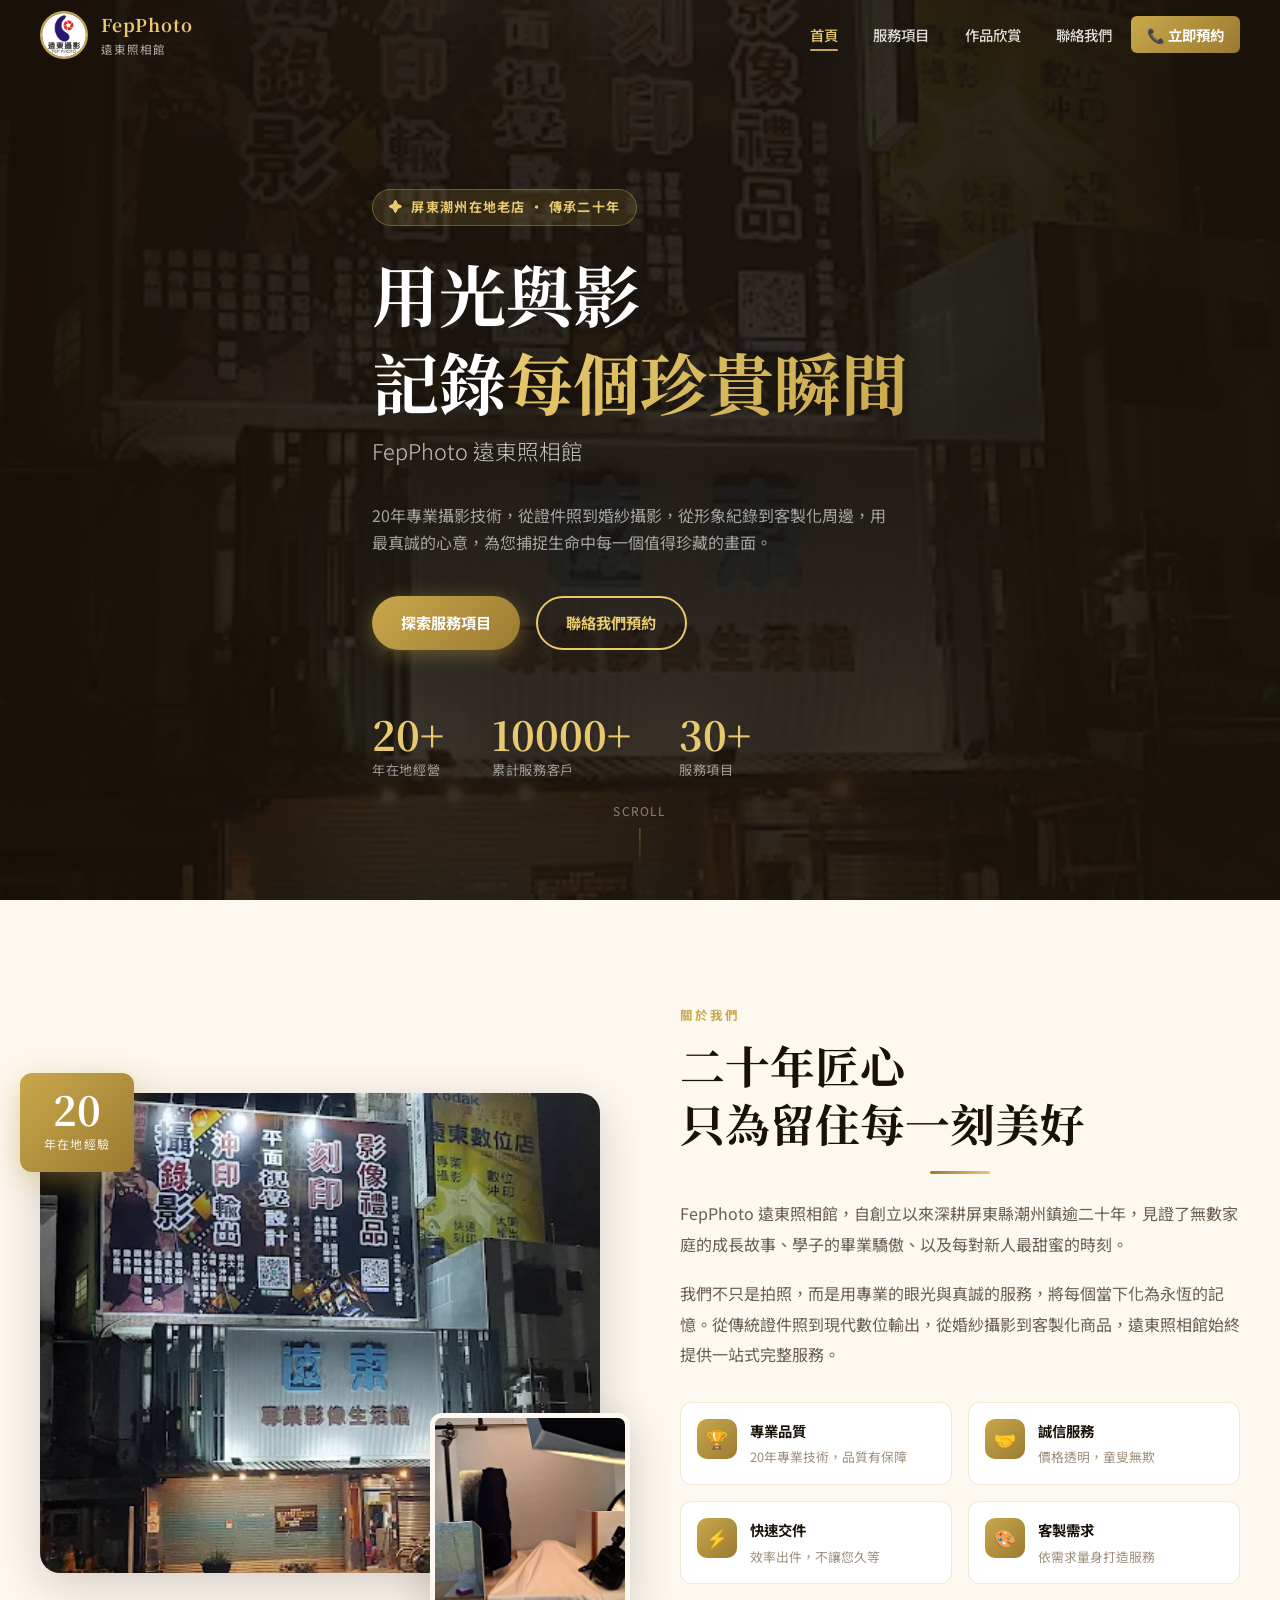
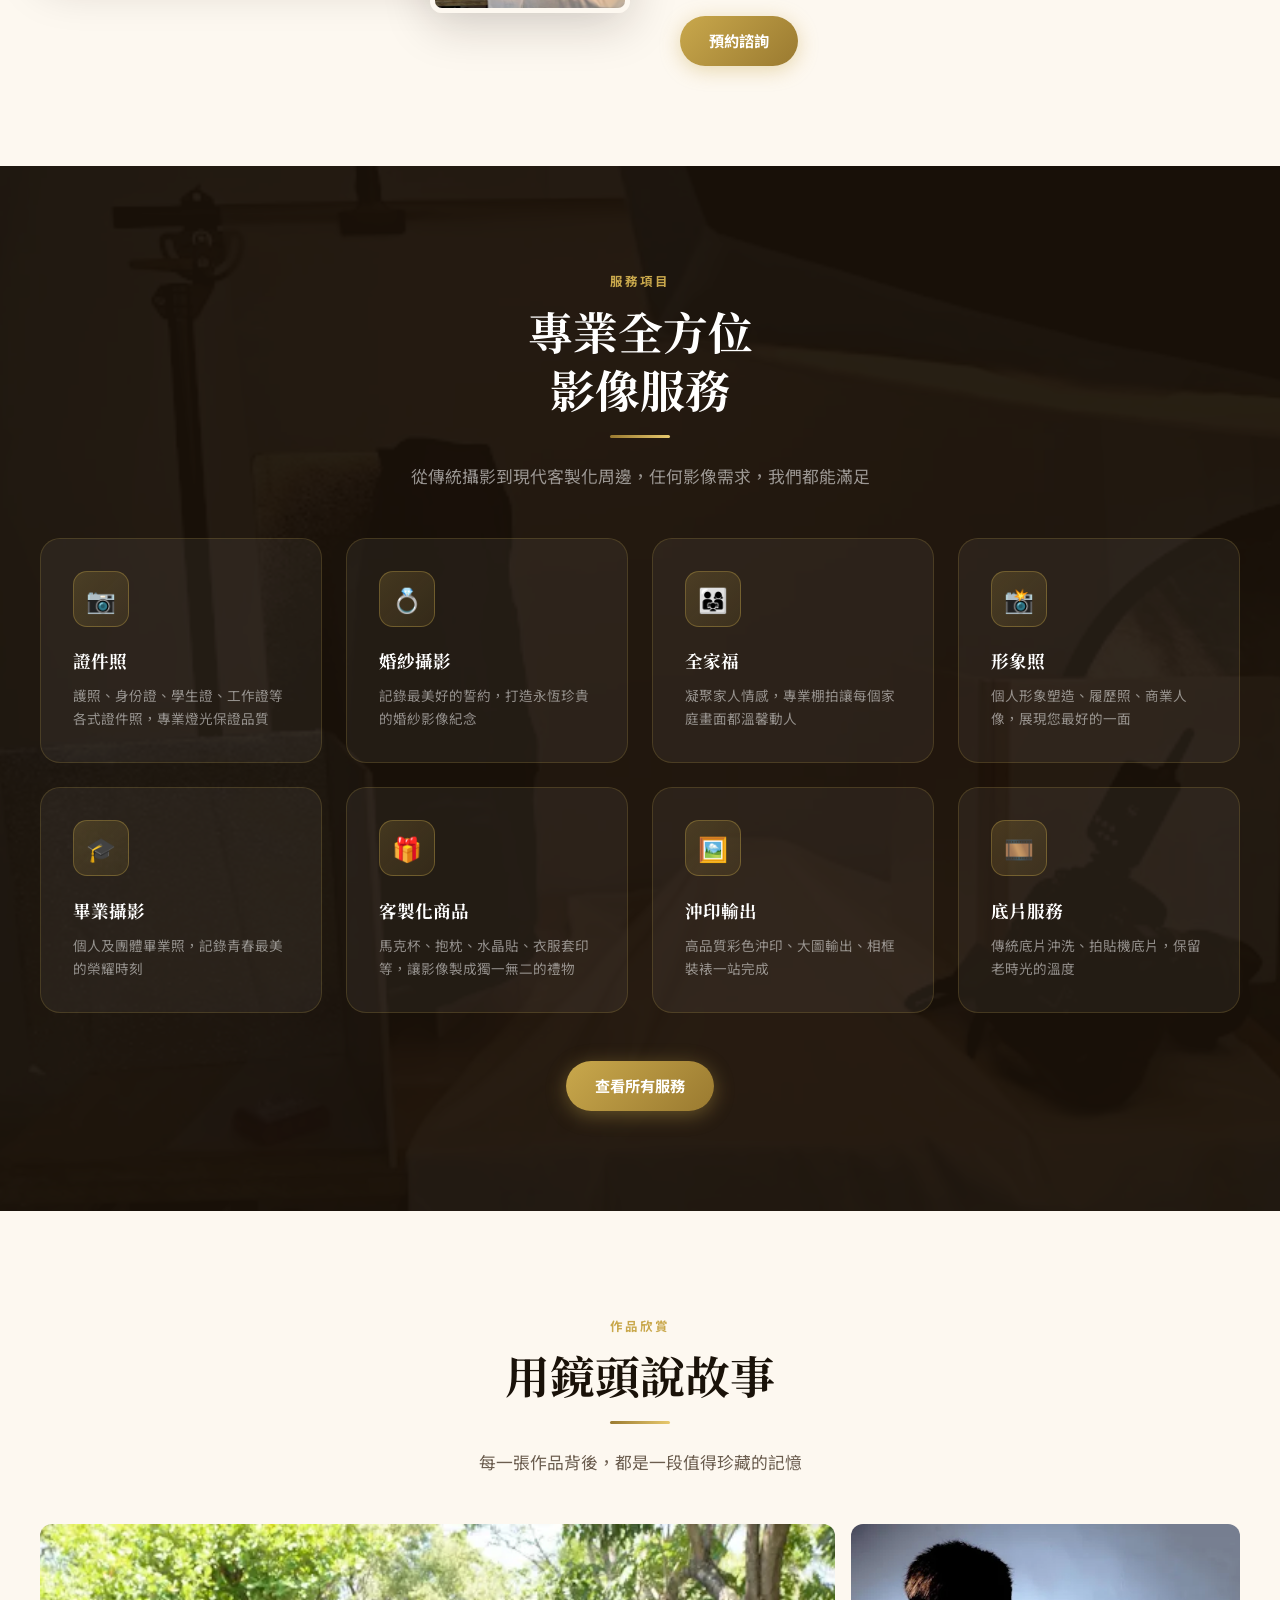
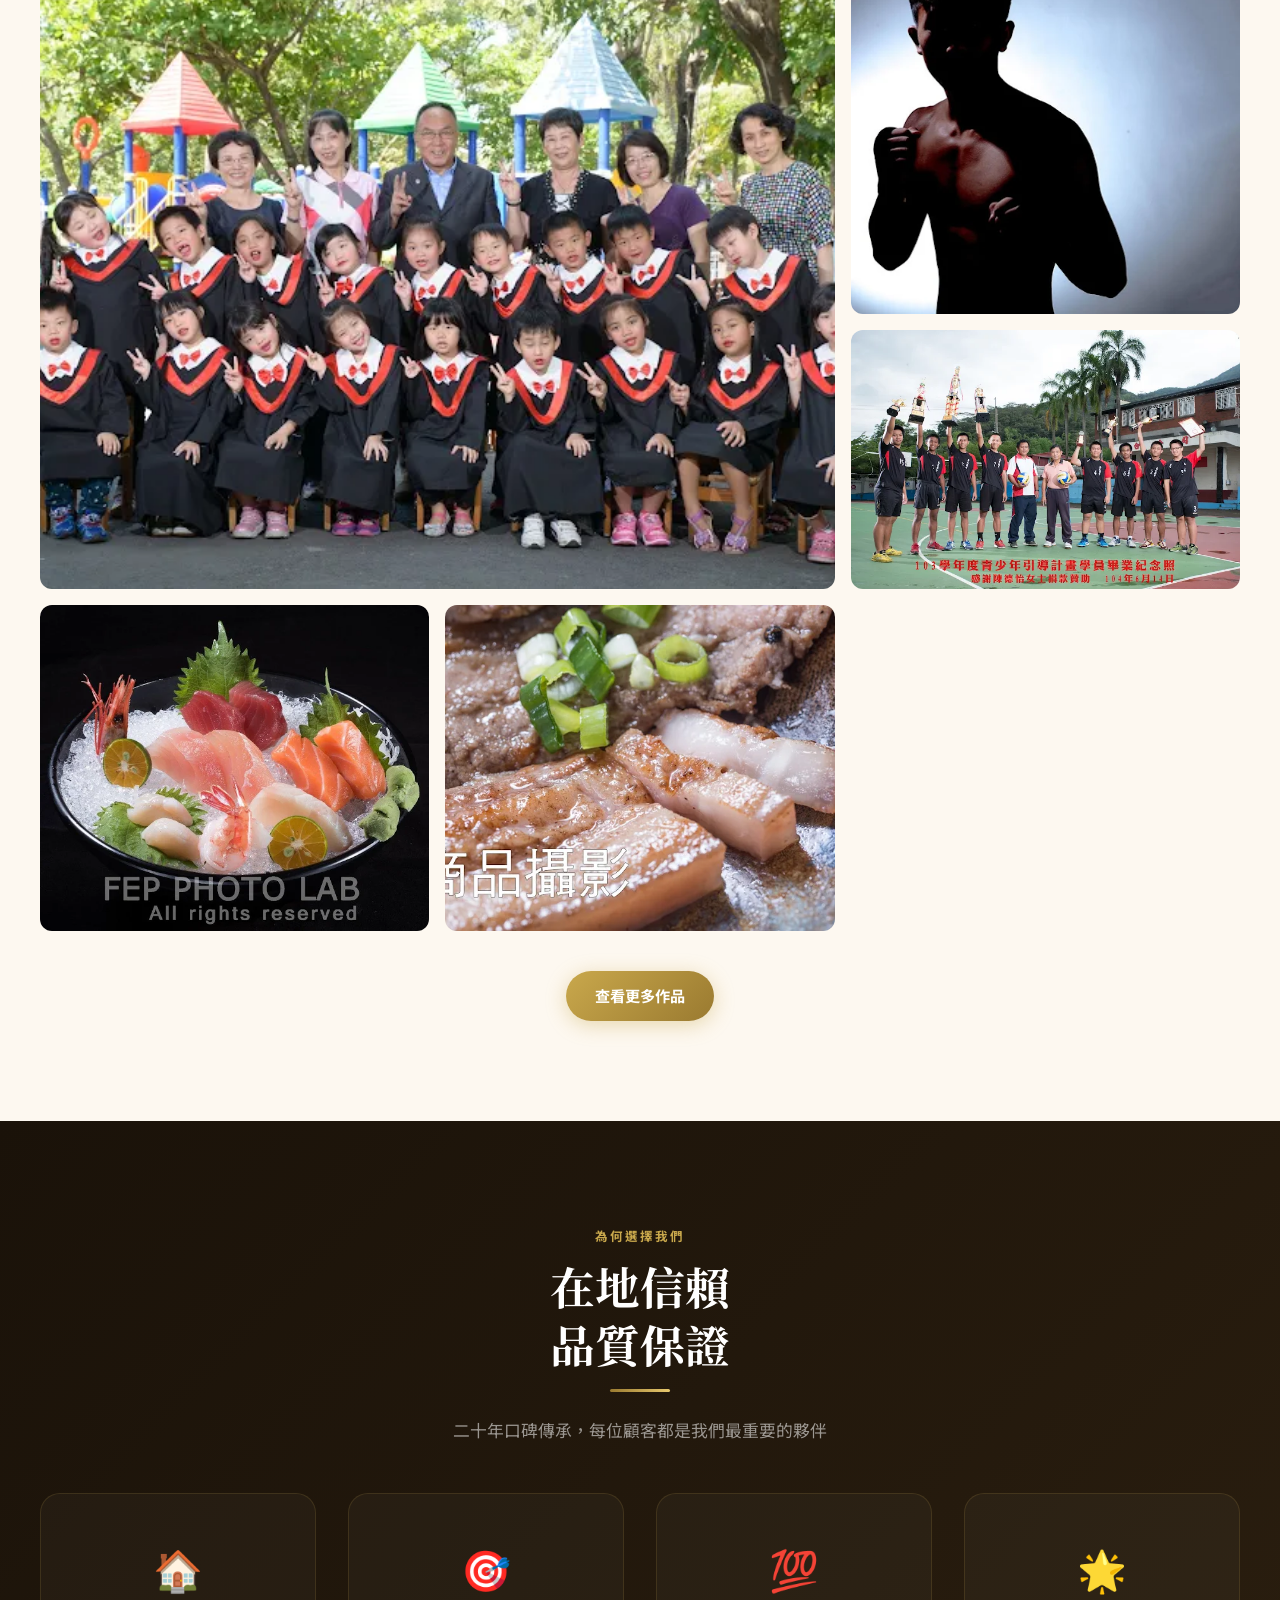
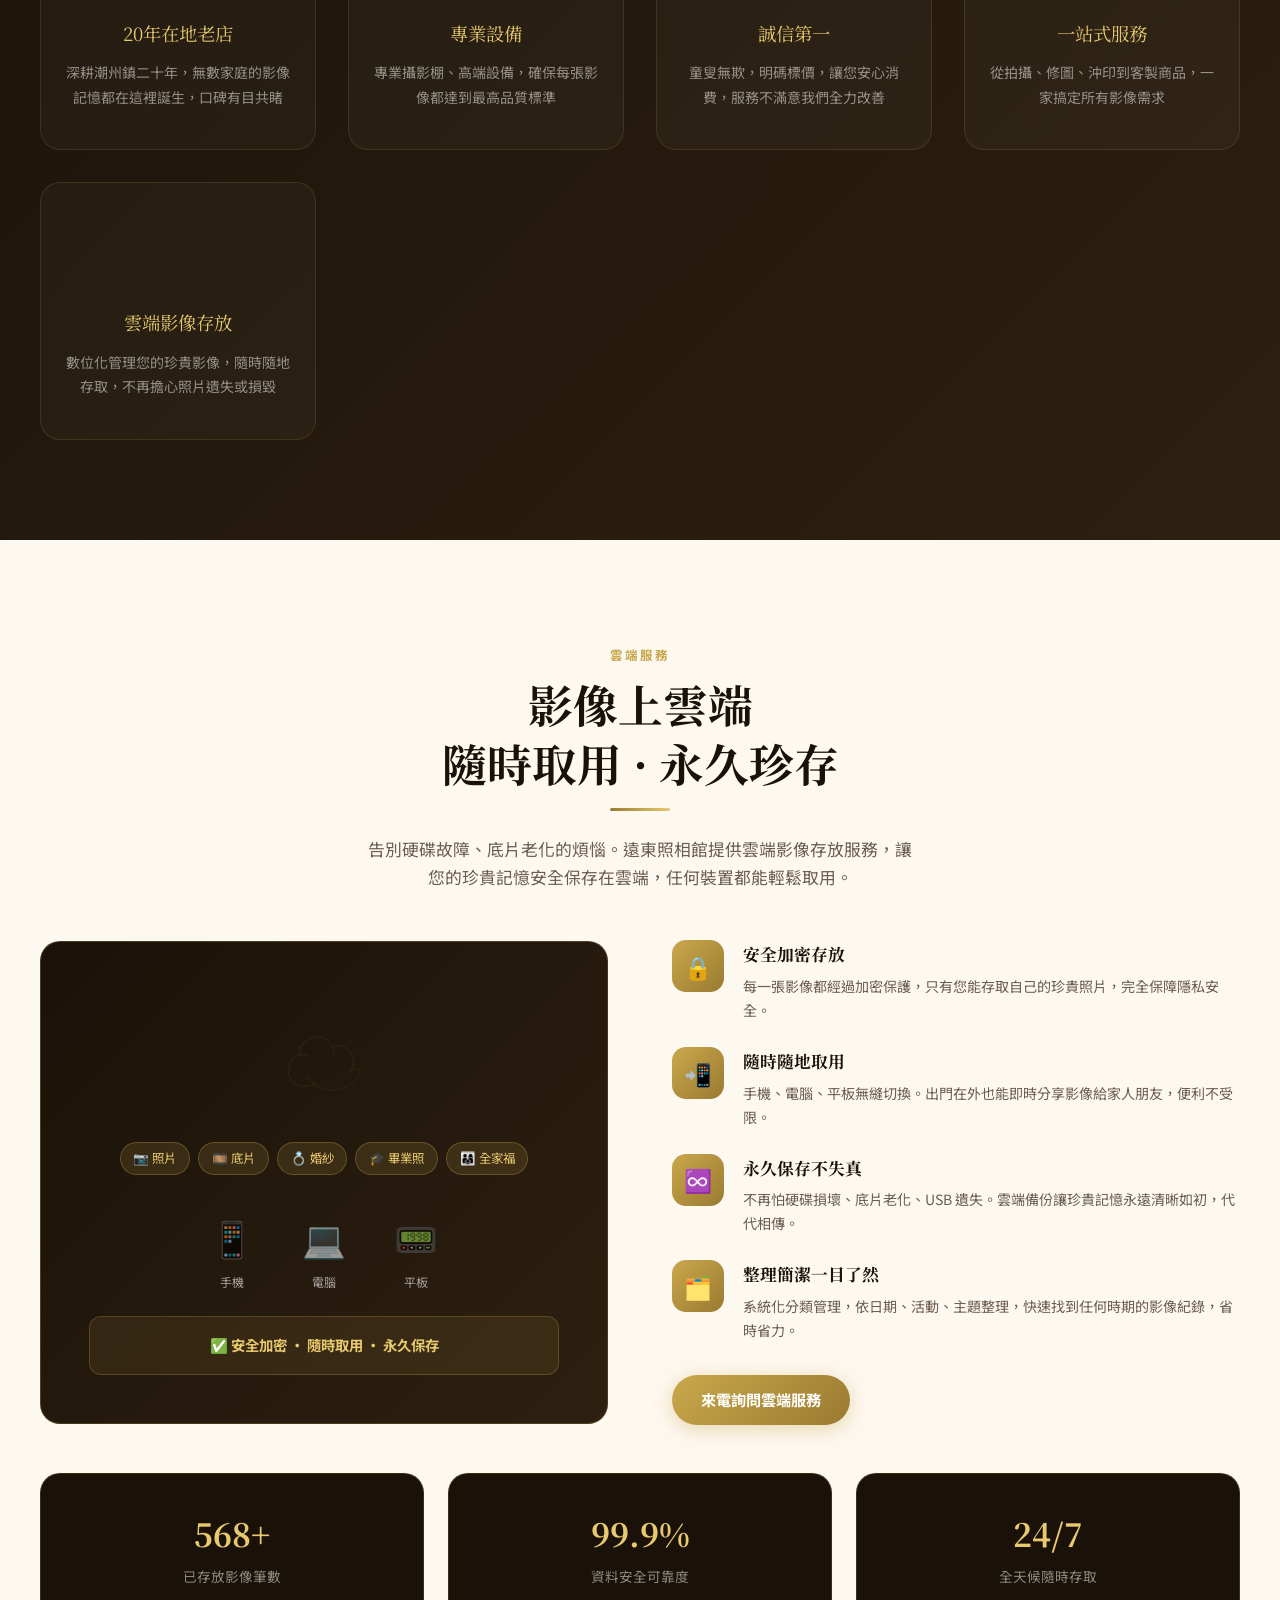
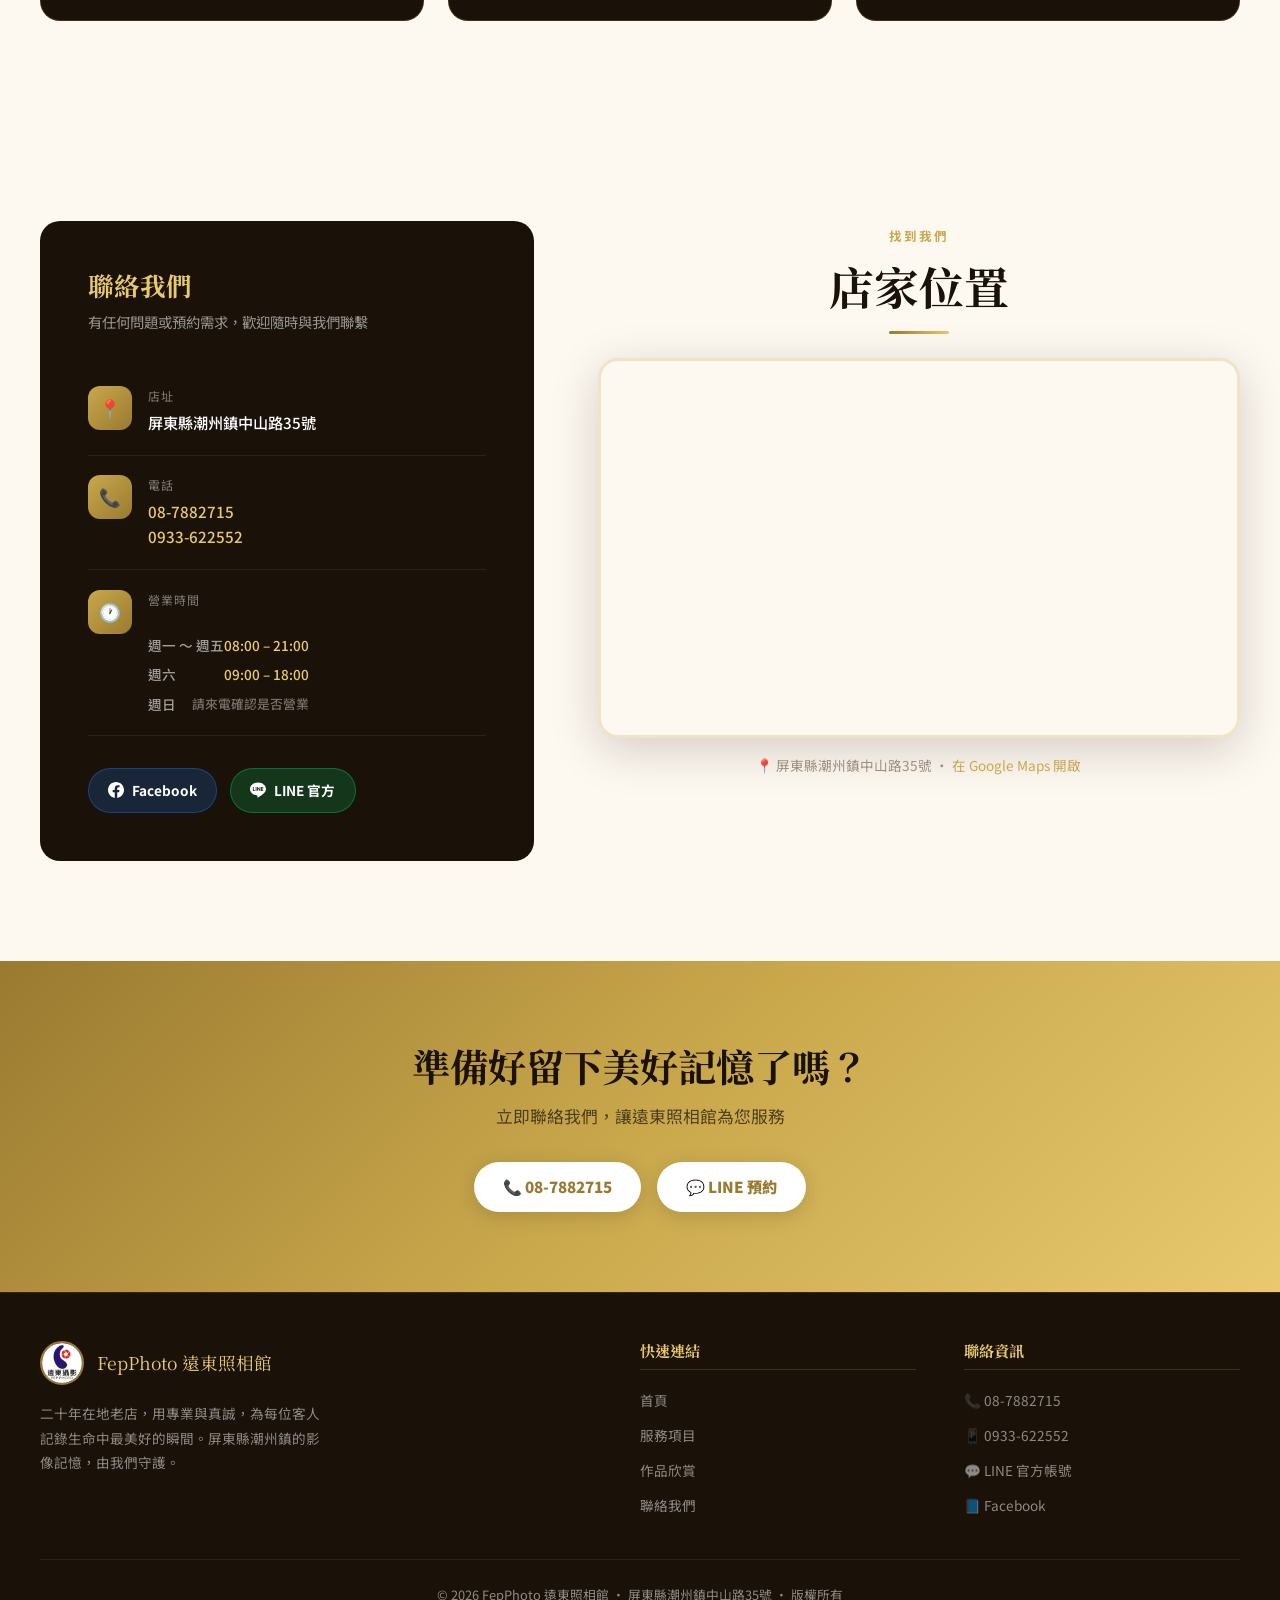
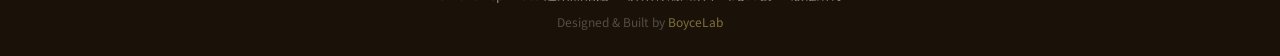
==== index.html @ b2c31bcc "Initial commit" ====
<!DOCTYPE html>
<html lang="zh-TW">
<head>
  <meta charset="UTF-8">
  <meta name="viewport" content="width=device-width, initial-scale=1.0">
  <title>FepPhoto 遠東照相館 | 屏東潮州20年在地老店</title>
  <meta name="description" content="FepPhoto 遠東照相館，屏東縣潮州鎮在地20年照相館。提供證件照、婚紗攝影、全家福、商業攝影、客製化商品等專業服務。電話：08-7882715">
  <meta name="keywords" content="遠東照相館,FepPhoto,屏東照相館,潮州照相館,證件照,婚紗攝影,全家福,攝影">
  <meta property="og:title" content="FepPhoto 遠東照相館 | 屏東潮州20年在地老店">
  <meta property="og:description" content="屏東縣潮州鎮在地20年照相館，提供證件照、婚紗、全家福、客製化商品等專業攝影服務">
  <meta property="og:image" content="assets/images/店面圖.webp">
  <link rel="icon" href="assets/images/遠東logo.jpg" type="image/jpeg">
  <link rel="stylesheet" href="css/style.css">
</head>
<body>

  <!-- ==================== NAVBAR ==================== -->
  <nav class="navbar" id="navbar">
    <div class="nav-inner">
      <a href="index.html" class="nav-logo">
        <img src="assets/images/遠東logo.jpg" alt="FepPhoto Logo">
        <div class="nav-logo-text">
          <span class="nav-logo-en">FepPhoto</span>
          <span class="nav-logo-zh">遠東照相館</span>
        </div>
      </a>
      <ul class="nav-links" id="navLinks">
        <li><a href="index.html" class="active">首頁</a></li>
        <li><a href="services.html">服務項目</a></li>
        <li><a href="products.html">作品欣賞</a></li>
        <li><a href="contact.html">聯絡我們</a></li>
        <li><a href="tel:0878882715" class="nav-cta">📞 立即預約</a></li>
      </ul>
      <button class="nav-toggle" id="navToggle" aria-label="開啟選單">
        <span></span><span></span><span></span>
      </button>
    </div>
  </nav>

  <!-- ==================== HERO ==================== -->
  <section class="hero" id="hero">
    <div class="hero-bg"></div>
    <div class="hero-overlay"></div>
    <div class="hero-content">
      <div class="hero-badge">
        <span>✦</span> 屏東潮州在地老店 · 傳承二十年
      </div>
      <h1>用光與影<br>記錄<span>每個珍貴瞬間</span></h1>
      <p class="hero-subtitle">FepPhoto 遠東照相館</p>
      <p class="hero-desc">20年專業攝影技術，從證件照到婚紗攝影，從形象紀錄到客製化周邊，用最真誠的心意，為您捕捉生命中每一個值得珍藏的畫面。</p>
      <div class="hero-actions">
        <a href="services.html" class="btn btn-gold">探索服務項目</a>
        <a href="contact.html" class="btn btn-outline" style="color:#e8c96e; border-color:#e8c96e;">聯絡我們預約</a>
      </div>
      <div class="hero-stats">
        <div>
          <span class="hero-stat-num" data-count="20" data-suffix="+">20+</span>
          <div class="hero-stat-label">年在地經營</div>
        </div>
        <div>
          <span class="hero-stat-num" data-count="10000" data-suffix="+">10000+</span>
          <div class="hero-stat-label">累計服務客戶</div>
        </div>
        <div>
          <span class="hero-stat-num" data-count="30" data-suffix="+">30+</span>
          <div class="hero-stat-label">服務項目</div>
        </div>
      </div>
    </div>
    <div class="scroll-hint">SCROLL</div>
  </section>

  <!-- ==================== ABOUT ==================== -->
  <section class="about" id="about">
    <div class="about-inner">
      <div class="about-images reveal">
        <div class="about-badge">
          <span class="about-badge-num">20</span>
          <span class="about-badge-text">年在地經驗</span>
        </div>
        <img src="assets/images/店面圖.webp" alt="遠東照相館店面" class="about-img-main">
        <img src="assets/images/攝影棚以及器具.webp" alt="攝影棚設備" class="about-img-float">
      </div>
      <div class="about-content reveal reveal-delay-2">
        <span class="section-label">關於我們</span>
        <h2 class="section-title">二十年匠心<br>只為留住每一刻美好</h2>
        <div class="gold-divider"></div>
        <p class="about-text">
          FepPhoto 遠東照相館，自創立以來深耕屏東縣潮州鎮逾二十年，見證了無數家庭的成長故事、學子的畢業驕傲、以及每對新人最甜蜜的時刻。
        </p>
        <p class="about-text">
          我們不只是拍照，而是用專業的眼光與真誠的服務，將每個當下化為永恆的記憶。從傳統證件照到現代數位輸出，從婚紗攝影到客製化商品，遠東照相館始終提供一站式完整服務。
        </p>
        <div class="about-values">
          <div class="about-value-item">
            <div class="about-value-icon">🏆</div>
            <div>
              <div class="about-value-title">專業品質</div>
              <div class="about-value-desc">20年專業技術，品質有保障</div>
            </div>
          </div>
          <div class="about-value-item">
            <div class="about-value-icon">🤝</div>
            <div>
              <div class="about-value-title">誠信服務</div>
              <div class="about-value-desc">價格透明，童叟無欺</div>
            </div>
          </div>
          <div class="about-value-item">
            <div class="about-value-icon">⚡</div>
            <div>
              <div class="about-value-title">快速交件</div>
              <div class="about-value-desc">效率出件，不讓您久等</div>
            </div>
          </div>
          <div class="about-value-item">
            <div class="about-value-icon">🎨</div>
            <div>
              <div class="about-value-title">客製需求</div>
              <div class="about-value-desc">依需求量身打造服務</div>
            </div>
          </div>
        </div>
        <a href="contact.html" class="btn btn-gold">預約諮詢</a>
      </div>
    </div>
  </section>

  <!-- ==================== SERVICES PREVIEW ==================== -->
  <section class="services" id="services">
    <div class="services-inner">
      <div class="text-center reveal">
        <span class="section-label">服務項目</span>
        <h2 class="section-title">專業全方位<br>影像服務</h2>
        <div class="gold-divider"></div>
        <p class="section-desc" style="color:rgba(255,255,255,0.55);">從傳統攝影到現代客製化周邊，任何影像需求，我們都能滿足</p>
      </div>
      <div class="services-grid">
        <div class="service-card reveal reveal-delay-1">
          <div class="service-icon">📷</div>
          <div class="service-name">證件照</div>
          <div class="service-desc">護照、身份證、學生證、工作證等各式證件照，專業燈光保證品質</div>
        </div>
        <div class="service-card reveal reveal-delay-2">
          <div class="service-icon">💍</div>
          <div class="service-name">婚紗攝影</div>
          <div class="service-desc">記錄最美好的誓約，打造永恆珍貴的婚紗影像紀念</div>
        </div>
        <div class="service-card reveal reveal-delay-3">
          <div class="service-icon">👨‍👩‍👧</div>
          <div class="service-name">全家福</div>
          <div class="service-desc">凝聚家人情感，專業棚拍讓每個家庭畫面都溫馨動人</div>
        </div>
        <div class="service-card reveal reveal-delay-1">
          <div class="service-icon">📸</div>
          <div class="service-name">形象照</div>
          <div class="service-desc">個人形象塑造、履歷照、商業人像，展現您最好的一面</div>
        </div>
        <div class="service-card reveal reveal-delay-2">
          <div class="service-icon">🎓</div>
          <div class="service-name">畢業攝影</div>
          <div class="service-desc">個人及團體畢業照，記錄青春最美的榮耀時刻</div>
        </div>
        <div class="service-card reveal reveal-delay-3">
          <div class="service-icon">🎁</div>
          <div class="service-name">客製化商品</div>
          <div class="service-desc">馬克杯、抱枕、水晶貼、衣服套印等，讓影像製成獨一無二的禮物</div>
        </div>
        <div class="service-card reveal reveal-delay-1">
          <div class="service-icon">🖼️</div>
          <div class="service-name">沖印輸出</div>
          <div class="service-desc">高品質彩色沖印、大圖輸出、相框裝裱一站完成</div>
        </div>
        <div class="service-card reveal reveal-delay-2">
          <div class="service-icon">🎞️</div>
          <div class="service-name">底片服務</div>
          <div class="service-desc">傳統底片沖洗、拍貼機底片，保留老時光的溫度</div>
        </div>
      </div>
      <div class="text-center reveal" style="margin-top:3rem;">
        <a href="services.html" class="btn btn-gold">查看所有服務</a>
      </div>
    </div>
  </section>

  <!-- ==================== GALLERY ==================== -->
  <section class="gallery" id="gallery">
    <div class="gallery-inner">
      <div class="text-center reveal">
        <span class="section-label">作品欣賞</span>
        <h2 class="section-title">用鏡頭說故事</h2>
        <div class="gold-divider"></div>
        <p class="section-desc">每一張作品背後，都是一段值得珍藏的記憶</p>
      </div>
      <div class="gallery-grid reveal">
        <div class="gallery-item large">
          <img src="assets/images/畢業團體照.webp" alt="畢業團體照">
          <div class="gallery-info">
            <span class="gallery-info-text">畢業團體攝影</span>
          </div>
        </div>
        <div class="gallery-item">
          <img src="assets/images/寫真.webp" alt="寫真攝影">
          <div class="gallery-info">
            <span class="gallery-info-text">個人寫真</span>
          </div>
        </div>
        <div class="gallery-item">
          <img src="assets/images/團體照.webp" alt="團體照">
          <div class="gallery-info">
            <span class="gallery-info-text">團體攝影</span>
          </div>
        </div>
        <div class="gallery-item">
          <img src="assets/images/美食特寫照片.webp" alt="商業攝影">
          <div class="gallery-info">
            <span class="gallery-info-text">商業攝影</span>
          </div>
        </div>
        <div class="gallery-item">
          <img src="assets/images/美食特寫照2.webp" alt="商業特寫攝影">
          <div class="gallery-info">
            <span class="gallery-info-text">商品特寫</span>
          </div>
        </div>
      </div>
      <div class="text-center reveal" style="margin-top:2.5rem;">
        <a href="products.html" class="btn btn-gold">查看更多作品</a>
      </div>
    </div>
  </section>

  <!-- ==================== WHY US ==================== -->
  <section class="features" id="features">
    <div class="features-inner">
      <div class="text-center reveal">
        <span class="section-label">為何選擇我們</span>
        <h2 class="section-title" style="color:white;">在地信賴<br>品質保證</h2>
        <div class="gold-divider"></div>
        <p class="section-desc" style="color:rgba(255,255,255,0.55);">二十年口碑傳承，每位顧客都是我們最重要的夥伴</p>
      </div>
      <div class="features-grid">
        <div class="feature-item reveal reveal-delay-1">
          <span class="feature-icon">🏠</span>
          <div class="feature-title">20年在地老店</div>
          <div class="feature-desc">深耕潮州鎮二十年，無數家庭的影像記憶都在這裡誕生，口碑有目共睹</div>
        </div>
        <div class="feature-item reveal reveal-delay-2">
          <span class="feature-icon">🎯</span>
          <div class="feature-title">專業設備</div>
          <div class="feature-desc">專業攝影棚、高端設備，確保每張影像都達到最高品質標準</div>
        </div>
        <div class="feature-item reveal reveal-delay-3">
          <span class="feature-icon">💯</span>
          <div class="feature-title">誠信第一</div>
          <div class="feature-desc">童叟無欺，明碼標價，讓您安心消費，服務不滿意我們全力改善</div>
        </div>
        <div class="feature-item reveal reveal-delay-4">
          <span class="feature-icon">🌟</span>
          <div class="feature-title">一站式服務</div>
          <div class="feature-desc">從拍攝、修圖、沖印到客製商品，一家搞定所有影像需求</div>
        </div>
        <div class="feature-item reveal reveal-delay-1">
          <span class="feature-icon">☁️</span>
          <div class="feature-title">雲端影像存放</div>
          <div class="feature-desc">數位化管理您的珍貴影像，隨時隨地存取，不再擔心照片遺失或損毀</div>
        </div>
      </div>
    </div>
  </section>

  <!-- ==================== CLOUD STORAGE ==================== -->
  <section style="padding:100px 2rem; background:var(--cream);">
    <div style="max-width:1200px; margin:0 auto;">
      <div class="text-center reveal">
        <span class="section-label">雲端服務</span>
        <h2 class="section-title">影像上雲端<br>隨時取用 · 永久珍存</h2>
        <div class="gold-divider"></div>
        <p class="section-desc">告別硬碟故障、底片老化的煩惱。遠東照相館提供雲端影像存放服務，讓您的珍貴記憶安全保存在雲端，任何裝置都能輕鬆取用。</p>
      </div>

      <div style="display:grid; grid-template-columns:1fr 1fr; gap:4rem; align-items:center; margin-top:3rem;">
        <!-- Left: Visual -->
        <div class="reveal" style="position:relative;">
          <div style="background:linear-gradient(135deg,var(--dark) 0%,var(--dark-2) 100%); border-radius:var(--radius-lg); padding:3rem; border:1px solid var(--border); position:relative; overflow:hidden;">
            <div style="text-align:center; margin-bottom:2rem;">
              <div style="font-size:5rem; animation:bounce 3s ease-in-out infinite;">☁️</div>
              <div style="display:flex; justify-content:center; gap:0.5rem; margin-top:1rem; flex-wrap:wrap;">
                <span style="background:rgba(201,168,76,0.15); border:1px solid rgba(201,168,76,0.3); color:var(--gold-light); padding:0.3rem 0.8rem; border-radius:50px; font-size:0.78rem;">📷 照片</span>
                <span style="background:rgba(201,168,76,0.15); border:1px solid rgba(201,168,76,0.3); color:var(--gold-light); padding:0.3rem 0.8rem; border-radius:50px; font-size:0.78rem;">🎞️ 底片</span>
                <span style="background:rgba(201,168,76,0.15); border:1px solid rgba(201,168,76,0.3); color:var(--gold-light); padding:0.3rem 0.8rem; border-radius:50px; font-size:0.78rem;">💍 婚紗</span>
                <span style="background:rgba(201,168,76,0.15); border:1px solid rgba(201,168,76,0.3); color:var(--gold-light); padding:0.3rem 0.8rem; border-radius:50px; font-size:0.78rem;">🎓 畢業照</span>
                <span style="background:rgba(201,168,76,0.15); border:1px solid rgba(201,168,76,0.3); color:var(--gold-light); padding:0.3rem 0.8rem; border-radius:50px; font-size:0.78rem;">👨‍👩‍👧 全家福</span>
              </div>
            </div>
            <div style="display:flex; justify-content:center; gap:3rem; margin-top:1.5rem;">
              <div style="text-align:center; color:rgba(255,255,255,0.6);">
                <div style="font-size:2.2rem;">📱</div>
                <div style="font-size:0.75rem; margin-top:0.3rem;">手機</div>
              </div>
              <div style="text-align:center; color:rgba(255,255,255,0.6);">
                <div style="font-size:2.2rem;">💻</div>
                <div style="font-size:0.75rem; margin-top:0.3rem;">電腦</div>
              </div>
              <div style="text-align:center; color:rgba(255,255,255,0.6);">
                <div style="font-size:2.2rem;">📟</div>
                <div style="font-size:0.75rem; margin-top:0.3rem;">平板</div>
              </div>
            </div>
            <div style="background:rgba(201,168,76,0.1); border:1px solid rgba(201,168,76,0.25); border-radius:var(--radius); padding:1rem; margin-top:1.5rem; text-align:center;">
              <div style="color:var(--gold-light); font-weight:700; font-size:0.9rem;">✅ 安全加密 · 隨時取用 · 永久保存</div>
            </div>
          </div>
        </div>

        <!-- Right: Benefits -->
        <div class="reveal reveal-delay-2">
          <div style="display:flex; flex-direction:column; gap:1.5rem;">
            <div style="display:flex; gap:1.2rem; align-items:flex-start;">
              <div style="width:52px; height:52px; background:linear-gradient(135deg,var(--gold),var(--gold-dark)); border-radius:14px; display:flex; align-items:center; justify-content:center; font-size:1.4rem; flex-shrink:0;">🔒</div>
              <div>
                <div style="font-family:'Noto Serif TC',serif; font-weight:700; font-size:1.05rem; color:var(--dark); margin-bottom:0.4rem;">安全加密存放</div>
                <div style="color:var(--text-light); font-size:0.88rem; line-height:1.7;">每一張影像都經過加密保護，只有您能存取自己的珍貴照片，完全保障隱私安全。</div>
              </div>
            </div>
            <div style="display:flex; gap:1.2rem; align-items:flex-start;">
              <div style="width:52px; height:52px; background:linear-gradient(135deg,var(--gold),var(--gold-dark)); border-radius:14px; display:flex; align-items:center; justify-content:center; font-size:1.4rem; flex-shrink:0;">📲</div>
              <div>
                <div style="font-family:'Noto Serif TC',serif; font-weight:700; font-size:1.05rem; color:var(--dark); margin-bottom:0.4rem;">隨時隨地取用</div>
                <div style="color:var(--text-light); font-size:0.88rem; line-height:1.7;">手機、電腦、平板無縫切換。出門在外也能即時分享影像給家人朋友，便利不受限。</div>
              </div>
            </div>
            <div style="display:flex; gap:1.2rem; align-items:flex-start;">
              <div style="width:52px; height:52px; background:linear-gradient(135deg,var(--gold),var(--gold-dark)); border-radius:14px; display:flex; align-items:center; justify-content:center; font-size:1.4rem; flex-shrink:0;">♾️</div>
              <div>
                <div style="font-family:'Noto Serif TC',serif; font-weight:700; font-size:1.05rem; color:var(--dark); margin-bottom:0.4rem;">永久保存不失真</div>
                <div style="color:var(--text-light); font-size:0.88rem; line-height:1.7;">不再怕硬碟損壞、底片老化、USB 遺失。雲端備份讓珍貴記憶永遠清晰如初，代代相傳。</div>
              </div>
            </div>
            <div style="display:flex; gap:1.2rem; align-items:flex-start;">
              <div style="width:52px; height:52px; background:linear-gradient(135deg,var(--gold),var(--gold-dark)); border-radius:14px; display:flex; align-items:center; justify-content:center; font-size:1.4rem; flex-shrink:0;">🗂️</div>
              <div>
                <div style="font-family:'Noto Serif TC',serif; font-weight:700; font-size:1.05rem; color:var(--dark); margin-bottom:0.4rem;">整理簡潔一目了然</div>
                <div style="color:var(--text-light); font-size:0.88rem; line-height:1.7;">系統化分類管理，依日期、活動、主題整理，快速找到任何時期的影像紀錄，省時省力。</div>
              </div>
            </div>
          </div>
          <div style="margin-top:2rem;">
            <a href="contact.html" class="btn btn-gold">來電詢問雲端服務</a>
          </div>
        </div>
      </div>

      <!-- Bottom stats bar -->
      <div style="display:grid; grid-template-columns:repeat(3,1fr); gap:1.5rem; margin-top:3rem;" class="reveal">
        <div style="background:var(--dark); border-radius:var(--radius-lg); padding:2rem; text-align:center; border:1px solid rgba(201,168,76,0.2);">
          <div style="font-family:'Noto Serif TC',serif; font-size:2rem; font-weight:700; color:var(--gold-light);" data-count="1000" data-suffix="+">1000+</div>
          <div style="color:rgba(255,255,255,0.5); font-size:0.85rem; margin-top:0.3rem;">已存放影像筆數</div>
        </div>
        <div style="background:var(--dark); border-radius:var(--radius-lg); padding:2rem; text-align:center; border:1px solid rgba(201,168,76,0.2);">
          <div style="font-family:'Noto Serif TC',serif; font-size:2rem; font-weight:700; color:var(--gold-light);">99.9%</div>
          <div style="color:rgba(255,255,255,0.5); font-size:0.85rem; margin-top:0.3rem;">資料安全可靠度</div>
        </div>
        <div style="background:var(--dark); border-radius:var(--radius-lg); padding:2rem; text-align:center; border:1px solid rgba(201,168,76,0.2);">
          <div style="font-family:'Noto Serif TC',serif; font-size:2rem; font-weight:700; color:var(--gold-light);">24/7</div>
          <div style="color:rgba(255,255,255,0.5); font-size:0.85rem; margin-top:0.3rem;">全天候隨時存取</div>
        </div>
      </div>
    </div>
  </section>

  <!-- ==================== CONTACT PREVIEW ==================== -->
  <section class="contact" id="contact">
    <div class="contact-inner">
      <div class="contact-info-card reveal">
        <h3>聯絡我們</h3>
        <p>有任何問題或預約需求，歡迎隨時與我們聯繫</p>

        <div class="contact-item">
          <div class="contact-item-icon">📍</div>
          <div>
            <div class="contact-item-label">店址</div>
            <div class="contact-item-value">屏東縣潮州鎮中山路35號</div>
          </div>
        </div>
        <div class="contact-item">
          <div class="contact-item-icon">📞</div>
          <div>
            <div class="contact-item-label">電話</div>
            <div class="contact-item-value">
              <a href="tel:0878882715">08-7882715</a><br>
              <a href="tel:0933622552">0933-622552</a>
            </div>
          </div>
        </div>
        <div class="contact-item">
          <div class="contact-item-icon">🕐</div>
          <div>
            <div class="contact-item-label">營業時間</div>
            <div class="contact-item-value">
              <div class="hours-grid">
                <div class="hours-row">
                  <span class="hours-day">週一 ～ 週五</span>
                  <span class="hours-time">08:00 – 21:00</span>
                </div>
                <div class="hours-row">
                  <span class="hours-day">週六</span>
                  <span class="hours-time">09:00 – 18:00</span>
                </div>
                <div class="hours-row">
                  <span class="hours-day">週日</span>
                  <span class="hours-special">請來電確認是否營業</span>
                </div>
              </div>
            </div>
          </div>
        </div>

        <div class="social-links">
          <a href="https://www.facebook.com/fepphoto/?locale=zh_TW" target="_blank" rel="noopener" class="social-btn fb">
            <svg width="16" height="16" viewBox="0 0 24 24" fill="currentColor"><path d="M24 12.073c0-6.627-5.373-12-12-12s-12 5.373-12 12c0 5.99 4.388 10.954 10.125 11.854v-8.385H7.078v-3.47h3.047V9.43c0-3.007 1.792-4.669 4.533-4.669 1.312 0 2.686.235 2.686.235v2.953H15.83c-1.491 0-1.956.925-1.956 1.874v2.25h3.328l-.532 3.47h-2.796v8.385C19.612 23.027 24 18.062 24 12.073z"/></svg>
            Facebook
          </a>
          <a href="https://lin.ee/yuSKPWY" target="_blank" rel="noopener" class="social-btn line">
            <svg width="16" height="16" viewBox="0 0 24 24" fill="currentColor"><path d="M19.365 9.863c.349 0 .63.285.63.631 0 .345-.281.63-.63.63H17.61v1.125h1.755c.349 0 .63.283.63.63 0 .344-.281.629-.63.629h-2.386c-.345 0-.627-.285-.627-.629V8.108c0-.345.282-.63.63-.63h2.386c.349 0 .63.285.63.63 0 .349-.281.63-.63.63H17.61v1.125h1.755zm-3.855 3.016c0 .27-.174.51-.432.596-.064.021-.133.031-.199.031-.211 0-.391-.09-.51-.25l-2.443-3.317v2.94c0 .344-.279.629-.631.629-.346 0-.626-.285-.626-.629V8.108c0-.27.173-.51.43-.595.06-.023.136-.033.194-.033.195 0 .375.104.495.254l2.462 3.33V8.108c0-.345.282-.63.63-.63.345 0 .63.285.63.63v4.771zm-5.741 0c0 .344-.282.629-.631.629-.345 0-.627-.285-.627-.629V8.108c0-.345.282-.63.627-.63.349 0 .631.285.631.63v4.771zm-2.466.629H4.917c-.345 0-.63-.285-.63-.629V8.108c0-.345.285-.63.63-.63.348 0 .63.285.63.63v4.141h1.756c.348 0 .629.283.629.63 0 .344-.281.629-.629.629M24 10.314C24 4.943 18.615.572 12 .572S0 4.943 0 10.314c0 4.811 4.27 8.842 10.035 9.608.391.082.923.258 1.058.59.12.301.079.766.038 1.08l-.164 1.02c-.045.301-.24 1.186 1.049.645 1.291-.539 6.916-4.078 9.436-6.975C23.176 14.393 24 12.458 24 10.314"/></svg>
            LINE 官方
          </a>
        </div>
      </div>

      <div class="reveal reveal-delay-2">
        <div class="text-center" style="margin-bottom:1.5rem;">
          <span class="section-label">找到我們</span>
          <h2 class="section-title">店家位置</h2>
          <div class="gold-divider"></div>
        </div>
        <div class="map-container">
          <iframe
            src="https://www.google.com/maps/embed?pb=!1m18!1m12!1m3!1d3678.5!2d120.5415!3d22.5516!2m3!1f0!2f0!3f0!3m2!1i1024!2i768!4f13.1!3m3!1m2!1s0x346e9d5b0c9d0001%3A0x0!2z5dWP5p2x5BW95Zyw5bee6K235b2V5Lit5bGx6Lev35omPw!5e0!3m2!1szh-TW!2stw!4v1699000000000!5m2!1szh-TW!2stw&q=屏東縣潮州鎮中山路35號"
            allowfullscreen=""
            loading="lazy"
            referrerpolicy="no-referrer-when-downgrade"
            title="遠東照相館地圖位置">
          </iframe>
        </div>
        <p style="text-align:center; margin-top:1rem; color:var(--text-muted); font-size:0.85rem;">
          📍 屏東縣潮州鎮中山路35號 ·
          <a href="https://maps.google.com/?q=屏東縣潮州鎮中山路35號" target="_blank" style="color:var(--gold);">在 Google Maps 開啟</a>
        </p>
      </div>
    </div>
  </section>

  <!-- ==================== CTA BANNER ==================== -->
  <section class="cta-banner">
    <h2>準備好留下美好記憶了嗎？</h2>
    <p>立即聯絡我們，讓遠東照相館為您服務</p>
    <div style="display:flex; gap:1rem; justify-content:center; flex-wrap:wrap;">
      <a href="tel:0878882715" class="btn btn-white">📞 08-7882715</a>
      <a href="https://lin.ee/yuSKPWY" target="_blank" rel="noopener" class="btn btn-white">💬 LINE 預約</a>
    </div>
  </section>

  <!-- ==================== FOOTER ==================== -->
  <footer class="footer">
    <div class="footer-inner">
      <div>
        <div class="footer-brand-logo">
          <img src="assets/images/遠東logo.jpg" alt="FepPhoto Logo">
          <span class="footer-brand-name">FepPhoto 遠東照相館</span>
        </div>
        <p class="footer-desc">二十年在地老店，用專業與真誠，為每位客人記錄生命中最美好的瞬間。屏東縣潮州鎮的影像記憶，由我們守護。</p>
      </div>
      <div class="footer-col">
        <h4>快速連結</h4>
        <ul>
          <li><a href="index.html">首頁</a></li>
          <li><a href="services.html">服務項目</a></li>
          <li><a href="products.html">作品欣賞</a></li>
          <li><a href="contact.html">聯絡我們</a></li>
        </ul>
      </div>
      <div class="footer-col">
        <h4>聯絡資訊</h4>
        <ul>
          <li><a href="tel:0878882715">📞 08-7882715</a></li>
          <li><a href="tel:0933622552">📱 0933-622552</a></li>
          <li><a href="https://lin.ee/yuSKPWY" target="_blank">💬 LINE 官方帳號</a></li>
          <li><a href="https://www.facebook.com/fepphoto/?locale=zh_TW" target="_blank">📘 Facebook</a></li>
        </ul>
      </div>
    </div>
    <div class="footer-bottom">
      <p>© 2026 FepPhoto 遠東照相館 · 屏東縣潮州鎮中山路35號 · 版權所有</p>
      <p style="margin-top:0.4rem; font-size:0.75rem; opacity:0.5;">Designed & Built by <a href="https://www.boycelab.com/" target="_blank" rel="noopener" style="color:var(--gold-light); opacity:1;">BoyceLab</a></p>
    </div>
  </footer>

  <script src="js/main.js"></script>
</body>
</html>
---- css/style.css ----
/* ============================================
   FepPhoto 遠東照相館 - Main Stylesheet
   ============================================ */

@import url('https://fonts.googleapis.com/css2?family=Noto+Serif+TC:wght@300;400;500;600;700&family=Noto+Sans+TC:wght@300;400;500;700&display=swap');

/* === CSS Variables === */
:root {
  --gold: #c9a84c;
  --gold-light: #e8c96e;
  --gold-dark: #9a7a30;
  --cream: #fdf8f0;
  --dark: #1a1209;
  --dark-2: #2d2010;
  --dark-3: #3f2f18;
  --text-main: #2a1f0e;
  --text-light: #6b5d4f;
  --text-muted: #9e8e7a;
  --white: #ffffff;
  --section-bg: #fdf8f0;
  --card-bg: #fff;
  --border: rgba(201,168,76,0.25);
  --shadow: 0 4px 32px rgba(26,18,9,0.10);
  --shadow-hover: 0 12px 48px rgba(26,18,9,0.18);
  --radius: 12px;
  --radius-lg: 20px;
  --transition: all 0.35s cubic-bezier(0.4, 0, 0.2, 1);
  --nav-h: 70px;
}

/* === Reset & Base === */
*, *::before, *::after { box-sizing: border-box; margin: 0; padding: 0; }

html {
  scroll-behavior: smooth;
  font-size: 16px;
}

body {
  font-family: 'Noto Sans TC', sans-serif;
  color: var(--text-main);
  background: var(--cream);
  line-height: 1.7;
  overflow-x: hidden;
}

img { max-width: 100%; height: auto; display: block; }
a { color: inherit; text-decoration: none; }
ul { list-style: none; }

/* === Typography === */
h1, h2, h3, h4 {
  font-family: 'Noto Serif TC', serif;
  line-height: 1.3;
}

.section-label {
  display: inline-block;
  font-size: 0.78rem;
  font-weight: 700;
  letter-spacing: 0.25em;
  text-transform: uppercase;
  color: var(--gold);
  margin-bottom: 0.6rem;
}

.section-title {
  font-size: clamp(1.8rem, 4vw, 2.8rem);
  color: var(--dark);
  margin-bottom: 1rem;
}

.section-desc {
  font-size: 1.05rem;
  color: var(--text-light);
  max-width: 560px;
  margin: 0 auto 2.5rem;
}

.text-center { text-align: center; }

/* === Gold Divider === */
.gold-divider {
  width: 60px;
  height: 3px;
  background: linear-gradient(90deg, var(--gold-dark), var(--gold-light));
  margin: 0.8rem auto 1.5rem;
  border-radius: 2px;
}

/* === Buttons === */
.btn {
  display: inline-flex;
  align-items: center;
  gap: 0.5rem;
  padding: 0.75rem 1.8rem;
  border-radius: 50px;
  font-family: 'Noto Sans TC', sans-serif;
  font-weight: 700;
  font-size: 0.95rem;
  cursor: pointer;
  border: none;
  transition: var(--transition);
  white-space: nowrap;
}

.btn-gold {
  background: linear-gradient(135deg, var(--gold), var(--gold-dark));
  color: var(--white);
  box-shadow: 0 4px 20px rgba(201,168,76,0.4);
}
.btn-gold:hover {
  background: linear-gradient(135deg, var(--gold-light), var(--gold));
  box-shadow: 0 6px 28px rgba(201,168,76,0.55);
  transform: translateY(-2px);
}

.btn-outline {
  background: transparent;
  color: var(--gold);
  border: 2px solid var(--gold);
}
.btn-outline:hover {
  background: var(--gold);
  color: var(--white);
  transform: translateY(-2px);
}

.btn-white {
  background: var(--white);
  color: var(--dark);
  box-shadow: 0 4px 20px rgba(0,0,0,0.15);
}
.btn-white:hover {
  box-shadow: 0 6px 28px rgba(0,0,0,0.22);
  transform: translateY(-2px);
}

/* ============================================
   NAVBAR
   ============================================ */
.navbar {
  position: fixed;
  top: 0; left: 0; right: 0;
  height: var(--nav-h);
  z-index: 1000;
  transition: var(--transition);
  padding: 0 2rem;
}

.navbar.scrolled {
  background: rgba(26, 18, 9, 0.96);
  backdrop-filter: blur(12px);
  box-shadow: 0 2px 20px rgba(0,0,0,0.3);
}

.nav-inner {
  max-width: 1200px;
  margin: 0 auto;
  height: 100%;
  display: flex;
  align-items: center;
  justify-content: space-between;
}

.nav-logo {
  display: flex;
  align-items: center;
  gap: 0.8rem;
}

.nav-logo img {
  height: 48px;
  width: 48px;
  object-fit: contain;
  border-radius: 50%;
  border: 2px solid var(--gold);
}

.nav-logo-text {
  display: flex;
  flex-direction: column;
}

.nav-logo-en {
  font-family: 'Noto Serif TC', serif;
  font-weight: 700;
  font-size: 1.1rem;
  color: var(--gold-light);
  letter-spacing: 0.05em;
}
.nav-logo-zh {
  font-size: 0.72rem;
  color: rgba(255,255,255,0.65);
  letter-spacing: 0.1em;
}

.nav-links {
  display: flex;
  align-items: center;
  gap: 0.2rem;
}

.nav-links a {
  padding: 0.5rem 1rem;
  border-radius: 6px;
  color: rgba(255,255,255,0.85);
  font-size: 0.9rem;
  font-weight: 500;
  transition: var(--transition);
  position: relative;
}
.nav-links a::after {
  content: '';
  position: absolute;
  bottom: 2px; left: 50%; right: 50%;
  height: 2px;
  background: var(--gold);
  transition: var(--transition);
  border-radius: 2px;
}
.nav-links a:hover, .nav-links a.active {
  color: var(--gold-light);
}
.nav-links a:hover::after, .nav-links a.active::after {
  left: 1rem; right: 1rem;
}

.nav-cta {
  padding: 0.5rem 1.2rem;
  background: linear-gradient(135deg, var(--gold), var(--gold-dark));
  border-radius: 50px;
  color: var(--white) !important;
  font-weight: 700 !important;
}
.nav-cta::after { display: none; }
.nav-cta:hover {
  color: var(--white) !important;
  box-shadow: 0 4px 16px rgba(201,168,76,0.5);
  transform: translateY(-1px);
}

/* Hamburger */
.nav-toggle {
  display: none;
  flex-direction: column;
  gap: 5px;
  cursor: pointer;
  padding: 4px;
}
.nav-toggle span {
  display: block;
  width: 24px;
  height: 2px;
  background: var(--white);
  border-radius: 2px;
  transition: var(--transition);
}
.nav-toggle.open span:nth-child(1) { transform: translateY(7px) rotate(45deg); }
.nav-toggle.open span:nth-child(2) { opacity: 0; }
.nav-toggle.open span:nth-child(3) { transform: translateY(-7px) rotate(-45deg); }

/* ============================================
   HERO SECTION
   ============================================ */
.hero {
  position: relative;
  min-height: 100vh;
  display: flex;
  align-items: center;
  overflow: hidden;
  background: var(--dark);
}

.hero-bg {
  position: absolute;
  inset: 0;
  background-image: url('../assets/images/店面圖.webp');
  background-size: cover;
  background-position: center;
  opacity: 0.35;
  transform: scale(1.05);
  animation: heroZoom 12s ease-in-out infinite alternate;
}

@keyframes heroZoom {
  from { transform: scale(1.05); }
  to { transform: scale(1.12); }
}

.hero-overlay {
  position: absolute;
  inset: 0;
  background: linear-gradient(
    135deg,
    rgba(26,18,9,0.85) 0%,
    rgba(26,18,9,0.6) 50%,
    rgba(26,18,9,0.75) 100%
  );
}

.hero-content {
  position: relative;
  z-index: 2;
  max-width: 1200px;
  margin: 0 auto;
  padding: 0 2rem;
  padding-top: var(--nav-h);
}

.hero-badge {
  display: inline-flex;
  align-items: center;
  gap: 0.5rem;
  background: rgba(201,168,76,0.15);
  border: 1px solid rgba(201,168,76,0.4);
  color: var(--gold-light);
  padding: 0.4rem 1rem;
  border-radius: 50px;
  font-size: 0.82rem;
  font-weight: 700;
  letter-spacing: 0.1em;
  margin-bottom: 1.5rem;
  animation: fadeInDown 0.8s ease forwards;
}

.hero h1 {
  font-size: clamp(2.2rem, 6vw, 4.2rem);
  color: var(--white);
  margin-bottom: 0.5rem;
  animation: fadeInUp 0.9s ease 0.1s both;
}

.hero h1 span {
  background: linear-gradient(135deg, var(--gold-light), var(--gold));
  -webkit-background-clip: text;
  -webkit-text-fill-color: transparent;
  background-clip: text;
}

.hero-subtitle {
  font-size: clamp(1rem, 2.5vw, 1.35rem);
  color: rgba(255,255,255,0.75);
  font-weight: 300;
  margin-bottom: 2rem;
  animation: fadeInUp 0.9s ease 0.2s both;
}

.hero-desc {
  font-size: 1rem;
  color: rgba(255,255,255,0.6);
  max-width: 520px;
  margin-bottom: 2.5rem;
  animation: fadeInUp 0.9s ease 0.3s both;
}

.hero-actions {
  display: flex;
  gap: 1rem;
  flex-wrap: wrap;
  animation: fadeInUp 0.9s ease 0.4s both;
}

.hero-stats {
  display: flex;
  gap: 3rem;
  margin-top: 4rem;
  animation: fadeInUp 0.9s ease 0.5s both;
  flex-wrap: wrap;
}

.hero-stat-num {
  font-family: 'Noto Serif TC', serif;
  font-size: 2.5rem;
  font-weight: 700;
  color: var(--gold-light);
  display: block;
  line-height: 1;
}
.hero-stat-label {
  font-size: 0.82rem;
  color: rgba(255,255,255,0.55);
  letter-spacing: 0.05em;
  margin-top: 0.3rem;
}

/* Scroll hint */
.scroll-hint {
  position: absolute;
  bottom: 2rem;
  left: 50%;
  transform: translateX(-50%);
  display: flex;
  flex-direction: column;
  align-items: center;
  gap: 0.4rem;
  color: rgba(255,255,255,0.45);
  font-size: 0.75rem;
  letter-spacing: 0.1em;
  animation: bounce 2s infinite;
  z-index: 2;
}
.scroll-hint::after {
  content: '';
  width: 1px;
  height: 40px;
  background: linear-gradient(to bottom, rgba(201,168,76,0.6), transparent);
}

@keyframes bounce {
  0%, 100% { transform: translateX(-50%) translateY(0); }
  50% { transform: translateX(-50%) translateY(-8px); }
}

/* ============================================
   ABOUT SECTION
   ============================================ */
.about {
  padding: 100px 2rem;
  background: var(--cream);
}

.about-inner {
  max-width: 1200px;
  margin: 0 auto;
  display: grid;
  grid-template-columns: 1fr 1fr;
  gap: 5rem;
  align-items: center;
}

.about-images {
  position: relative;
}

.about-img-main {
  width: 100%;
  height: 480px;
  object-fit: cover;
  border-radius: var(--radius-lg);
  box-shadow: var(--shadow-hover);
}

.about-img-float {
  position: absolute;
  bottom: -40px;
  right: -30px;
  width: 200px;
  height: 200px;
  object-fit: cover;
  border-radius: var(--radius);
  border: 5px solid var(--cream);
  box-shadow: var(--shadow-hover);
}

.about-badge {
  position: absolute;
  top: -20px;
  left: -20px;
  background: linear-gradient(135deg, var(--gold), var(--gold-dark));
  color: var(--white);
  padding: 1rem 1.5rem;
  border-radius: var(--radius);
  text-align: center;
  box-shadow: 0 8px 32px rgba(201,168,76,0.45);
}
.about-badge-num {
  font-family: 'Noto Serif TC', serif;
  font-size: 2.5rem;
  font-weight: 700;
  line-height: 1;
  display: block;
}
.about-badge-text {
  font-size: 0.75rem;
  opacity: 0.9;
  letter-spacing: 0.1em;
}

.about-content h2 { margin-bottom: 1.2rem; }

.about-text {
  color: var(--text-light);
  line-height: 1.9;
  margin-bottom: 1.2rem;
}

.about-values {
  display: grid;
  grid-template-columns: 1fr 1fr;
  gap: 1rem;
  margin: 2rem 0;
}

.about-value-item {
  display: flex;
  align-items: flex-start;
  gap: 0.8rem;
  padding: 1rem;
  background: var(--white);
  border-radius: var(--radius);
  border: 1px solid var(--border);
  transition: var(--transition);
}
.about-value-item:hover {
  transform: translateY(-2px);
  box-shadow: var(--shadow);
  border-color: var(--gold);
}

.about-value-icon {
  width: 40px;
  height: 40px;
  background: linear-gradient(135deg, var(--gold), var(--gold-dark));
  border-radius: 10px;
  display: flex;
  align-items: center;
  justify-content: center;
  color: white;
  font-size: 1.1rem;
  flex-shrink: 0;
}

.about-value-title {
  font-weight: 700;
  font-size: 0.9rem;
  color: var(--dark);
  margin-bottom: 0.2rem;
}
.about-value-desc {
  font-size: 0.8rem;
  color: var(--text-muted);
}

/* ============================================
   SERVICES SECTION
   ============================================ */
.services {
  padding: 100px 2rem;
  background: var(--dark);
  position: relative;
  overflow: hidden;
}

.services::before {
  content: '';
  position: absolute;
  inset: 0;
  background-image: url('../assets/images/攝影棚以及器具.webp');
  background-size: cover;
  background-position: center;
  opacity: 0.06;
}

.services-inner {
  max-width: 1200px;
  margin: 0 auto;
  position: relative;
  z-index: 1;
}

.services .section-title { color: var(--white); }
.services .section-desc { color: rgba(255,255,255,0.55); }
.services .gold-divider { margin: 0.8rem auto 1.5rem; }

.services-grid {
  display: grid;
  grid-template-columns: repeat(auto-fill, minmax(260px, 1fr));
  gap: 1.5rem;
  margin-top: 3rem;
}

.service-card {
  background: rgba(255,255,255,0.05);
  border: 1px solid rgba(201,168,76,0.2);
  border-radius: var(--radius-lg);
  padding: 2rem;
  transition: var(--transition);
  position: relative;
  overflow: hidden;
}
.service-card::before {
  content: '';
  position: absolute;
  top: 0; left: 0; right: 0;
  height: 3px;
  background: linear-gradient(90deg, var(--gold-dark), var(--gold-light));
  transform: scaleX(0);
  transition: var(--transition);
}
.service-card:hover {
  background: rgba(255,255,255,0.08);
  border-color: rgba(201,168,76,0.45);
  transform: translateY(-5px);
  box-shadow: 0 20px 50px rgba(0,0,0,0.3);
}
.service-card:hover::before { transform: scaleX(1); }

.service-icon {
  width: 56px;
  height: 56px;
  background: linear-gradient(135deg, rgba(201,168,76,0.2), rgba(201,168,76,0.1));
  border: 1px solid rgba(201,168,76,0.35);
  border-radius: 14px;
  display: flex;
  align-items: center;
  justify-content: center;
  font-size: 1.5rem;
  margin-bottom: 1.2rem;
  transition: var(--transition);
}
.service-card:hover .service-icon {
  background: linear-gradient(135deg, var(--gold), var(--gold-dark));
  border-color: transparent;
}

.service-name {
  font-family: 'Noto Serif TC', serif;
  font-size: 1.1rem;
  font-weight: 700;
  color: var(--white);
  margin-bottom: 0.5rem;
}

.service-desc {
  font-size: 0.85rem;
  color: rgba(255,255,255,0.5);
  line-height: 1.7;
}

/* ============================================
   GALLERY SECTION
   ============================================ */
.gallery {
  padding: 100px 2rem;
  background: var(--cream);
}

.gallery-inner {
  max-width: 1200px;
  margin: 0 auto;
}

.gallery-grid {
  display: grid;
  grid-template-columns: repeat(3, 1fr);
  grid-template-rows: auto;
  gap: 1rem;
  margin-top: 3rem;
}

.gallery-item {
  position: relative;
  overflow: hidden;
  border-radius: var(--radius);
  cursor: pointer;
}

.gallery-item img {
  width: 100%;
  height: 100%;
  object-fit: cover;
  transition: transform 0.5s ease;
}
.gallery-item:hover img { transform: scale(1.07); }

.gallery-item.large {
  grid-column: span 2;
  grid-row: span 2;
}
.gallery-item .gallery-info {
  position: absolute;
  inset: 0;
  background: linear-gradient(to top, rgba(26,18,9,0.85) 0%, transparent 60%);
  display: flex;
  align-items: flex-end;
  padding: 1.2rem;
  opacity: 0;
  transition: var(--transition);
}
.gallery-item:hover .gallery-info { opacity: 1; }
.gallery-info-text {
  color: white;
  font-size: 0.9rem;
  font-weight: 700;
}

/* ============================================
   WHY US / FEATURES
   ============================================ */
.features {
  padding: 100px 2rem;
  background: linear-gradient(135deg, var(--dark) 0%, var(--dark-2) 100%);
}

.features-inner {
  max-width: 1200px;
  margin: 0 auto;
}

.features .section-title { color: var(--white); }
.features .section-desc { color: rgba(255,255,255,0.55); }

.features-grid {
  display: grid;
  grid-template-columns: repeat(auto-fit, minmax(220px, 1fr));
  gap: 2rem;
  margin-top: 3rem;
}

.feature-item {
  text-align: center;
  padding: 2.5rem 1.5rem;
  border-radius: var(--radius-lg);
  border: 1px solid rgba(201,168,76,0.15);
  background: rgba(255,255,255,0.03);
  transition: var(--transition);
}
.feature-item:hover {
  border-color: rgba(201,168,76,0.4);
  background: rgba(255,255,255,0.06);
  transform: translateY(-4px);
}

.feature-icon {
  font-size: 2.5rem;
  margin-bottom: 1rem;
  display: block;
}
.feature-title {
  font-family: 'Noto Serif TC', serif;
  font-size: 1.15rem;
  color: var(--gold-light);
  margin-bottom: 0.7rem;
}
.feature-desc {
  font-size: 0.875rem;
  color: rgba(255,255,255,0.5);
  line-height: 1.75;
}

/* ============================================
   CONTACT SECTION
   ============================================ */
.contact {
  padding: 100px 2rem;
  background: var(--cream);
}

.contact-inner {
  max-width: 1200px;
  margin: 0 auto;
  display: grid;
  grid-template-columns: 1fr 1.3fr;
  gap: 4rem;
  align-items: start;
}

.contact-info-card {
  background: var(--dark);
  border-radius: var(--radius-lg);
  padding: 3rem;
  color: var(--white);
  position: sticky;
  top: calc(var(--nav-h) + 1rem);
}

.contact-info-card h3 {
  font-size: 1.6rem;
  color: var(--gold-light);
  margin-bottom: 0.5rem;
}
.contact-info-card p {
  color: rgba(255,255,255,0.55);
  font-size: 0.9rem;
  margin-bottom: 2rem;
}

.contact-item {
  display: flex;
  align-items: flex-start;
  gap: 1rem;
  padding: 1.2rem 0;
  border-bottom: 1px solid rgba(255,255,255,0.07);
}
.contact-item:last-of-type { border: none; }

.contact-item-icon {
  width: 44px;
  height: 44px;
  background: linear-gradient(135deg, var(--gold), var(--gold-dark));
  border-radius: 12px;
  display: flex;
  align-items: center;
  justify-content: center;
  font-size: 1.1rem;
  flex-shrink: 0;
}

.contact-item-label {
  font-size: 0.75rem;
  color: rgba(255,255,255,0.45);
  letter-spacing: 0.08em;
  margin-bottom: 0.2rem;
}
.contact-item-value {
  font-size: 0.95rem;
  color: var(--white);
  font-weight: 500;
}
.contact-item-value a {
  color: var(--gold-light);
  transition: var(--transition);
}
.contact-item-value a:hover { color: var(--gold); }

.social-links {
  display: flex;
  gap: 0.8rem;
  margin-top: 2rem;
}

.social-btn {
  display: inline-flex;
  align-items: center;
  gap: 0.5rem;
  padding: 0.6rem 1.2rem;
  border-radius: 50px;
  font-size: 0.85rem;
  font-weight: 700;
  transition: var(--transition);
  border: 1px solid rgba(255,255,255,0.15);
  color: var(--white);
}
.social-btn:hover { transform: translateY(-2px); }
.social-btn.fb { background: rgba(24,119,242,0.2); border-color: rgba(24,119,242,0.4); }
.social-btn.fb:hover { background: #1877f2; }
.social-btn.line { background: rgba(0,199,95,0.2); border-color: rgba(0,199,95,0.4); }
.social-btn.line:hover { background: #00c75f; }

.map-container {
  border-radius: var(--radius-lg);
  overflow: hidden;
  box-shadow: var(--shadow-hover);
  border: 3px solid var(--border);
  height: 380px;
}

.map-container iframe {
  width: 100%;
  height: 100%;
  border: none;
}

.hours-grid {
  margin-top: 1.5rem;
  display: flex;
  flex-direction: column;
  gap: 0.4rem;
}
.hours-row {
  display: flex;
  justify-content: space-between;
  font-size: 0.85rem;
}
.hours-day { color: rgba(255,255,255,0.6); }
.hours-time { color: var(--gold-light); font-weight: 500; }
.hours-special { color: rgba(255,255,255,0.4); font-size: 0.8rem; }

/* ============================================
   FOOTER
   ============================================ */
.footer {
  background: var(--dark);
  color: rgba(255,255,255,0.5);
  padding: 3rem 2rem 1.5rem;
  border-top: 1px solid rgba(201,168,76,0.15);
}

.footer-inner {
  max-width: 1200px;
  margin: 0 auto;
  display: grid;
  grid-template-columns: 2fr 1fr 1fr;
  gap: 3rem;
  padding-bottom: 2rem;
  border-bottom: 1px solid rgba(255,255,255,0.07);
}

.footer-brand-logo {
  display: flex;
  align-items: center;
  gap: 0.8rem;
  margin-bottom: 1rem;
}
.footer-brand-logo img {
  height: 44px;
  width: 44px;
  object-fit: contain;
  border-radius: 50%;
  border: 2px solid var(--gold-dark);
}
.footer-brand-name {
  font-family: 'Noto Serif TC', serif;
  font-size: 1.1rem;
  color: var(--gold-light);
}

.footer-desc {
  font-size: 0.85rem;
  line-height: 1.8;
  max-width: 280px;
}

.footer-col h4 {
  font-family: 'Noto Serif TC', serif;
  font-size: 0.95rem;
  color: var(--gold-light);
  margin-bottom: 1rem;
  padding-bottom: 0.5rem;
  border-bottom: 1px solid rgba(201,168,76,0.2);
}
.footer-col ul li {
  margin-bottom: 0.5rem;
}
.footer-col ul li a {
  font-size: 0.85rem;
  color: rgba(255,255,255,0.5);
  transition: var(--transition);
}
.footer-col ul li a:hover { color: var(--gold-light); padding-left: 4px; }

.footer-bottom {
  padding-top: 1.5rem;
  text-align: center;
  font-size: 0.8rem;
}

/* ============================================
   ANIMATIONS
   ============================================ */
@keyframes fadeInUp {
  from { opacity: 0; transform: translateY(30px); }
  to { opacity: 1; transform: translateY(0); }
}
@keyframes fadeInDown {
  from { opacity: 0; transform: translateY(-20px); }
  to { opacity: 1; transform: translateY(0); }
}

.reveal {
  opacity: 0;
  transform: translateY(40px);
  transition: opacity 0.7s ease, transform 0.7s ease;
}
.reveal.visible {
  opacity: 1;
  transform: translateY(0);
}
.reveal-delay-1 { transition-delay: 0.1s; }
.reveal-delay-2 { transition-delay: 0.2s; }
.reveal-delay-3 { transition-delay: 0.3s; }
.reveal-delay-4 { transition-delay: 0.4s; }

/* ============================================
   RESPONSIVE
   ============================================ */
@media (max-width: 1024px) {
  .about-inner { grid-template-columns: 1fr; gap: 3rem; }
  .about-images { order: -1; }
  .about-img-float { width: 150px; height: 150px; right: 0; }
  .about-badge { top: -15px; left: 0; }
  .contact-inner { grid-template-columns: 1fr; }
  .contact-info-card { position: static; }
  .footer-inner { grid-template-columns: 1fr 1fr; }
}

@media (max-width: 768px) {
  .nav-links { display: none; }
  .nav-toggle { display: flex; }

  .nav-links.mobile-open {
    display: flex;
    flex-direction: column;
    position: fixed;
    top: var(--nav-h);
    left: 0; right: 0;
    background: rgba(26,18,9,0.98);
    backdrop-filter: blur(12px);
    padding: 1.5rem 2rem;
    border-top: 1px solid rgba(201,168,76,0.2);
    gap: 0;
  }
  .nav-links.mobile-open a {
    padding: 1rem 0;
    border-bottom: 1px solid rgba(255,255,255,0.06);
    border-radius: 0;
  }
  .nav-links.mobile-open a::after { display: none; }

  .hero h1 { font-size: clamp(1.8rem, 8vw, 2.8rem); }
  .hero-stats { gap: 2rem; }
  .gallery-grid { grid-template-columns: 1fr 1fr; }
  .gallery-item.large { grid-column: span 2; }
  .features-grid { grid-template-columns: 1fr 1fr; }
  .about-values { grid-template-columns: 1fr; }
  .footer-inner { grid-template-columns: 1fr; gap: 2rem; }
}

@media (max-width: 480px) {
  .gallery-grid { grid-template-columns: 1fr; }
  .gallery-item.large { grid-column: span 1; }
  .features-grid { grid-template-columns: 1fr; }
  .hero-actions { flex-direction: column; }
  .about-img-float { display: none; }
}

/* ============================================
   PAGE HERO (for sub-pages)
   ============================================ */
.page-hero {
  padding: 140px 2rem 80px;
  background: var(--dark);
  text-align: center;
  position: relative;
  overflow: hidden;
}
.page-hero::before {
  content: '';
  position: absolute;
  inset: 0;
  background: radial-gradient(ellipse at center, rgba(201,168,76,0.08) 0%, transparent 70%);
}
.page-hero-title {
  font-family: 'Noto Serif TC', serif;
  font-size: clamp(2rem, 5vw, 3.2rem);
  color: var(--white);
  margin-bottom: 0.8rem;
  position: relative;
}
.page-hero-title span {
  background: linear-gradient(135deg, var(--gold-light), var(--gold));
  -webkit-background-clip: text;
  -webkit-text-fill-color: transparent;
  background-clip: text;
}
.page-hero-subtitle {
  color: rgba(255,255,255,0.55);
  font-size: 1.05rem;
  max-width: 500px;
  margin: 0 auto;
  position: relative;
}

/* ============================================
   PRODUCTS PAGE
   ============================================ */
.products-section {
  padding: 80px 2rem;
  background: var(--cream);
}
.products-inner { max-width: 1200px; margin: 0 auto; }

.category-tabs {
  display: flex;
  gap: 0.5rem;
  margin-bottom: 3rem;
  flex-wrap: wrap;
  justify-content: center;
}
.tab-btn {
  padding: 0.55rem 1.4rem;
  border-radius: 50px;
  border: 1.5px solid var(--border);
  background: transparent;
  color: var(--text-light);
  font-family: 'Noto Sans TC', sans-serif;
  font-size: 0.88rem;
  font-weight: 500;
  cursor: pointer;
  transition: var(--transition);
}
.tab-btn:hover, .tab-btn.active {
  background: var(--gold);
  border-color: var(--gold);
  color: var(--white);
}

.products-grid {
  display: grid;
  grid-template-columns: repeat(auto-fill, minmax(300px, 1fr));
  gap: 1.8rem;
}

.product-card {
  background: var(--white);
  border-radius: var(--radius-lg);
  overflow: hidden;
  border: 1px solid var(--border);
  transition: var(--transition);
  box-shadow: 0 2px 16px rgba(26,18,9,0.06);
}
.product-card:hover {
  transform: translateY(-6px);
  box-shadow: var(--shadow-hover);
  border-color: var(--gold);
}

.product-img {
  height: 250px;
  overflow: hidden;
}
.product-img img {
  width: 100%;
  height: 100%;
  object-fit: cover;
  transition: transform 0.5s ease;
}
.product-card:hover .product-img img { transform: scale(1.06); }

.product-info {
  padding: 1.5rem;
}
.product-tag {
  display: inline-block;
  font-size: 0.72rem;
  font-weight: 700;
  letter-spacing: 0.08em;
  padding: 0.2rem 0.7rem;
  background: rgba(201,168,76,0.12);
  color: var(--gold-dark);
  border-radius: 50px;
  margin-bottom: 0.6rem;
}
.product-name {
  font-family: 'Noto Serif TC', serif;
  font-size: 1.1rem;
  color: var(--dark);
  margin-bottom: 0.4rem;
}
.product-desc {
  font-size: 0.85rem;
  color: var(--text-muted);
  line-height: 1.7;
}

/* ============================================
   SERVICES PAGE
   ============================================ */
.services-page {
  padding: 80px 2rem;
  background: var(--cream);
}
.services-page-inner { max-width: 1200px; margin: 0 auto; }

.service-section {
  margin-bottom: 5rem;
}
.service-section-header {
  display: flex;
  align-items: center;
  gap: 1rem;
  margin-bottom: 2rem;
  padding-bottom: 1rem;
  border-bottom: 1px solid var(--border);
}
.service-section-icon {
  width: 52px;
  height: 52px;
  background: linear-gradient(135deg, var(--gold), var(--gold-dark));
  border-radius: 14px;
  display: flex;
  align-items: center;
  justify-content: center;
  font-size: 1.4rem;
  flex-shrink: 0;
}
.service-section-title {
  font-family: 'Noto Serif TC', serif;
  font-size: 1.4rem;
  color: var(--dark);
}
.service-section-desc {
  font-size: 0.9rem;
  color: var(--text-muted);
  margin-top: 0.2rem;
}

.service-items-grid {
  display: grid;
  grid-template-columns: repeat(auto-fill, minmax(220px, 1fr));
  gap: 1rem;
}
.service-item-card {
  padding: 1.5rem;
  background: var(--white);
  border-radius: var(--radius);
  border: 1px solid var(--border);
  transition: var(--transition);
}
.service-item-card:hover {
  border-color: var(--gold);
  transform: translateY(-3px);
  box-shadow: var(--shadow);
}
.service-item-icon { font-size: 1.8rem; margin-bottom: 0.7rem; }
.service-item-name {
  font-weight: 700;
  font-size: 0.95rem;
  color: var(--dark);
  margin-bottom: 0.3rem;
}
.service-item-note {
  font-size: 0.8rem;
  color: var(--text-muted);
}

/* CTA Banner */
.cta-banner {
  padding: 80px 2rem;
  background: linear-gradient(135deg, var(--gold-dark), var(--gold), var(--gold-light));
  text-align: center;
}
.cta-banner h2 {
  font-size: clamp(1.6rem, 4vw, 2.4rem);
  color: var(--dark);
  margin-bottom: 0.7rem;
}
.cta-banner p {
  color: rgba(26,18,9,0.7);
  margin-bottom: 2rem;
  font-size: 1.05rem;
}
.cta-banner .btn-white {
  color: var(--gold-dark);
  font-weight: 900;
}
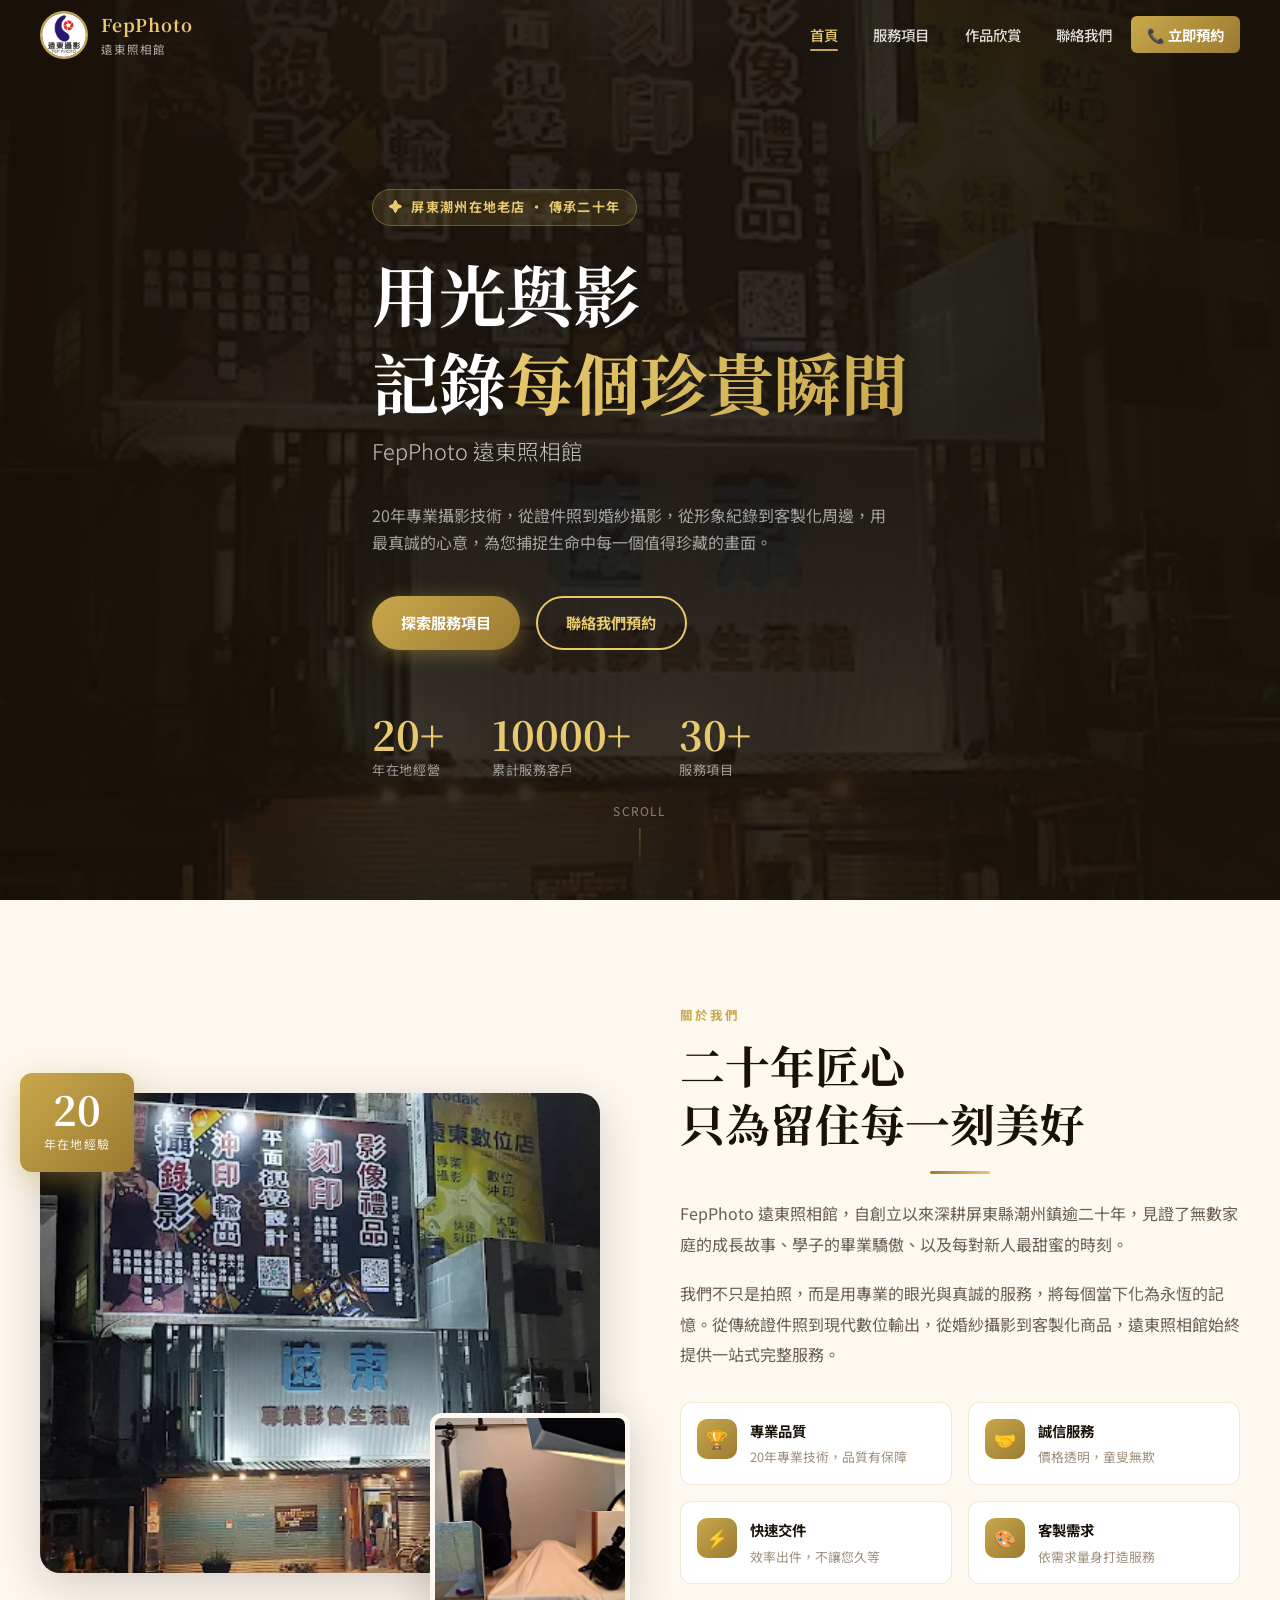
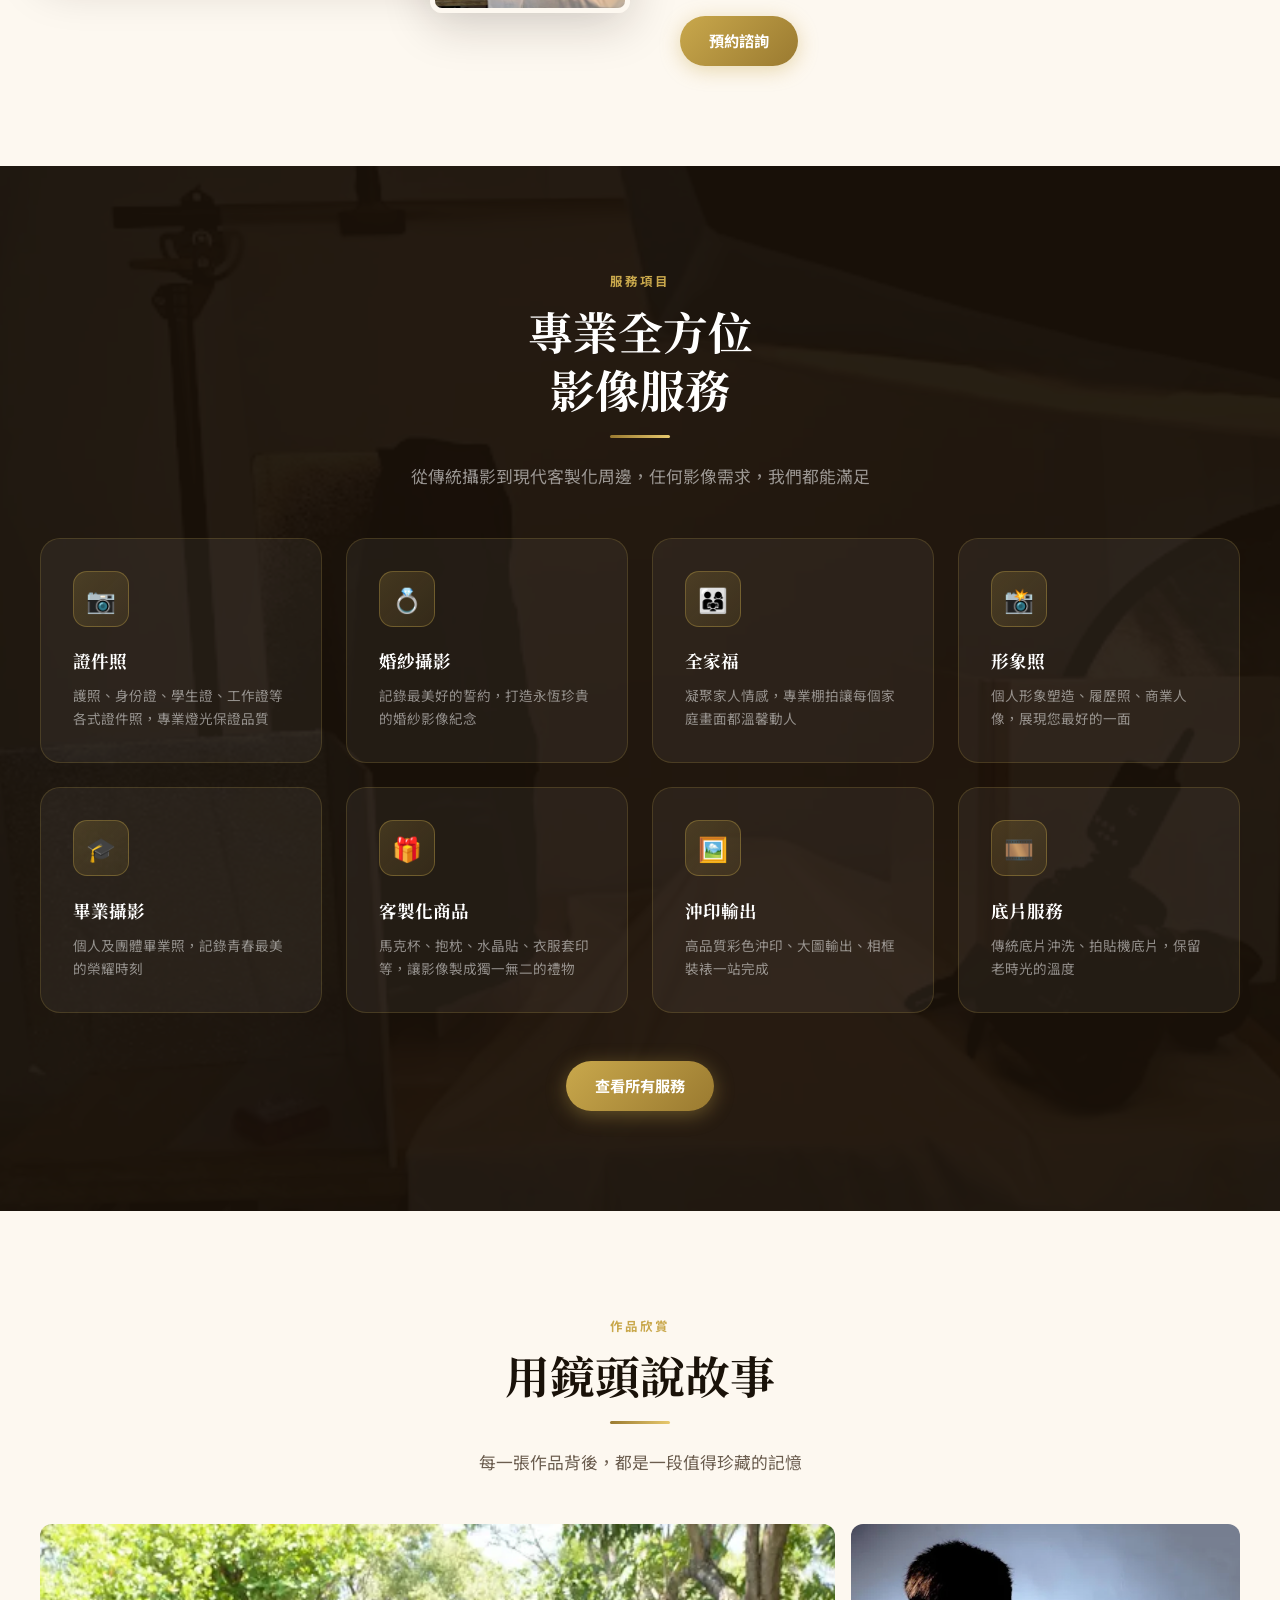
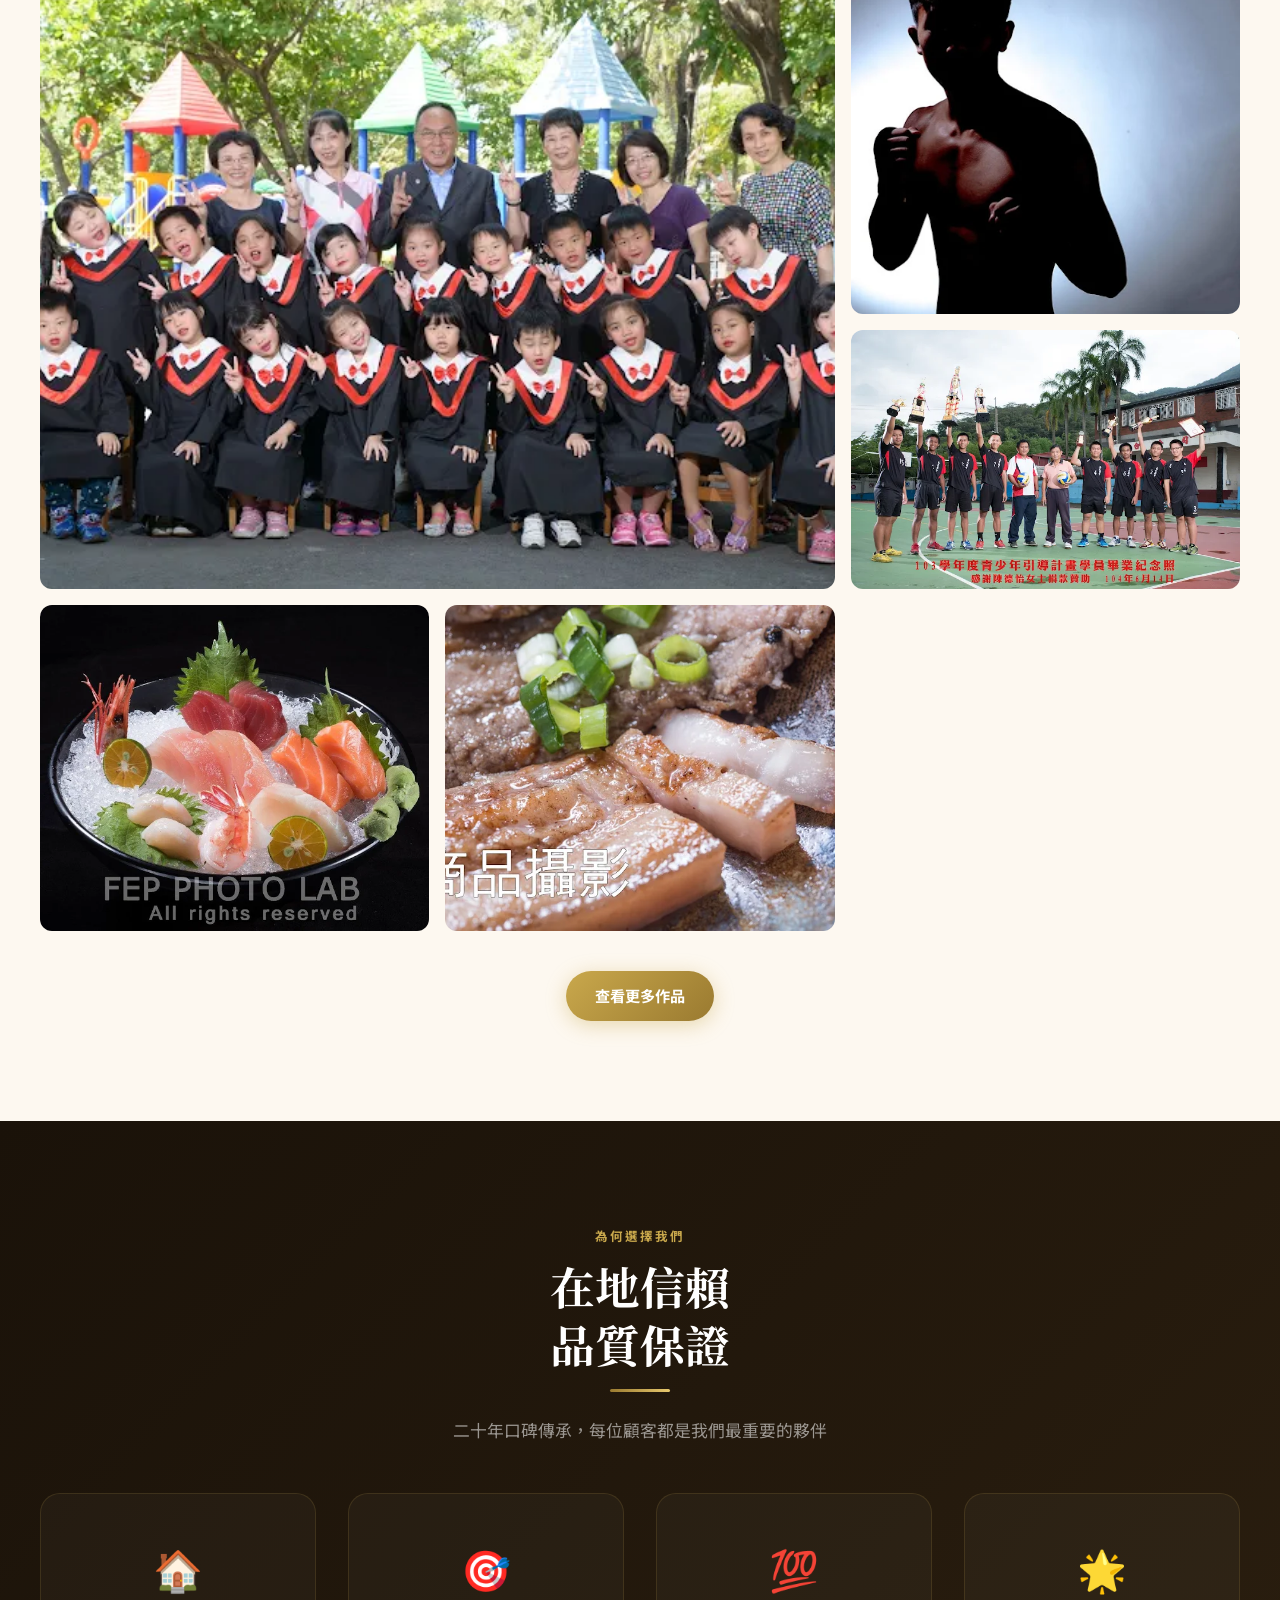
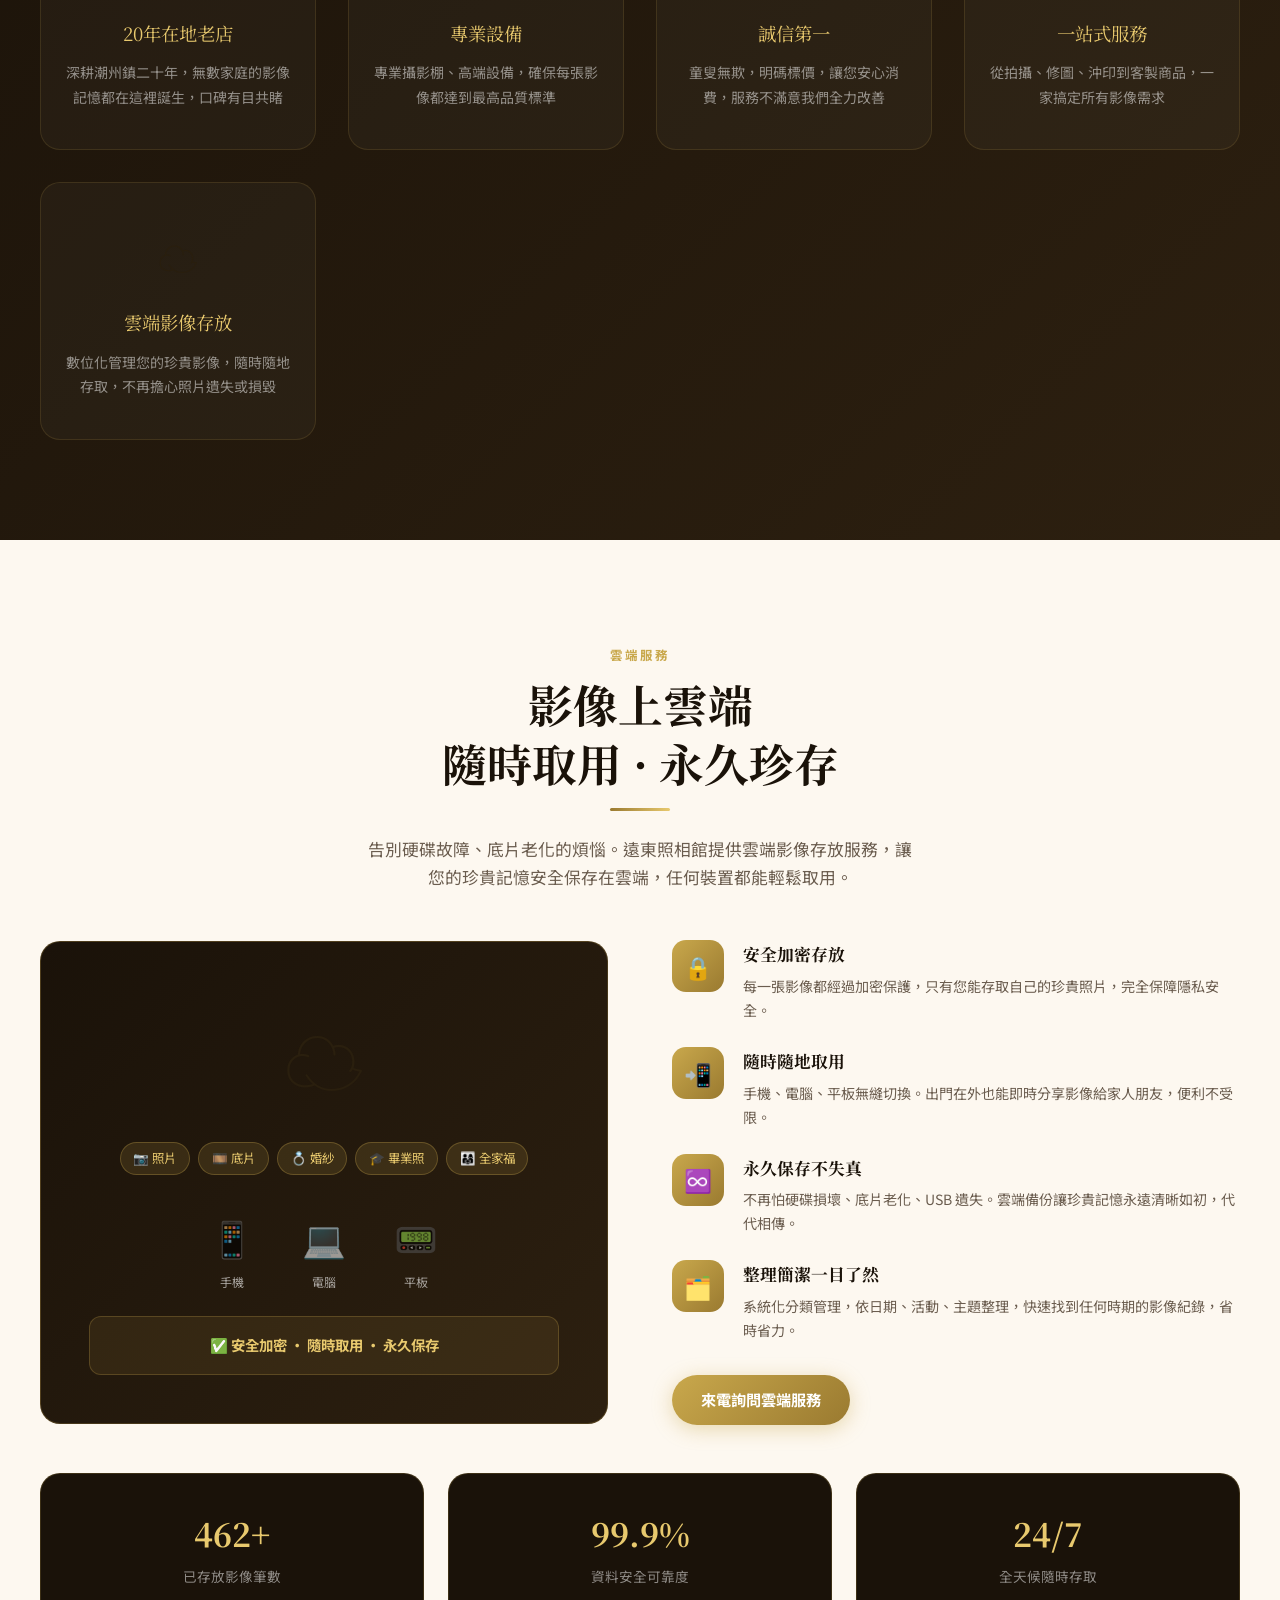
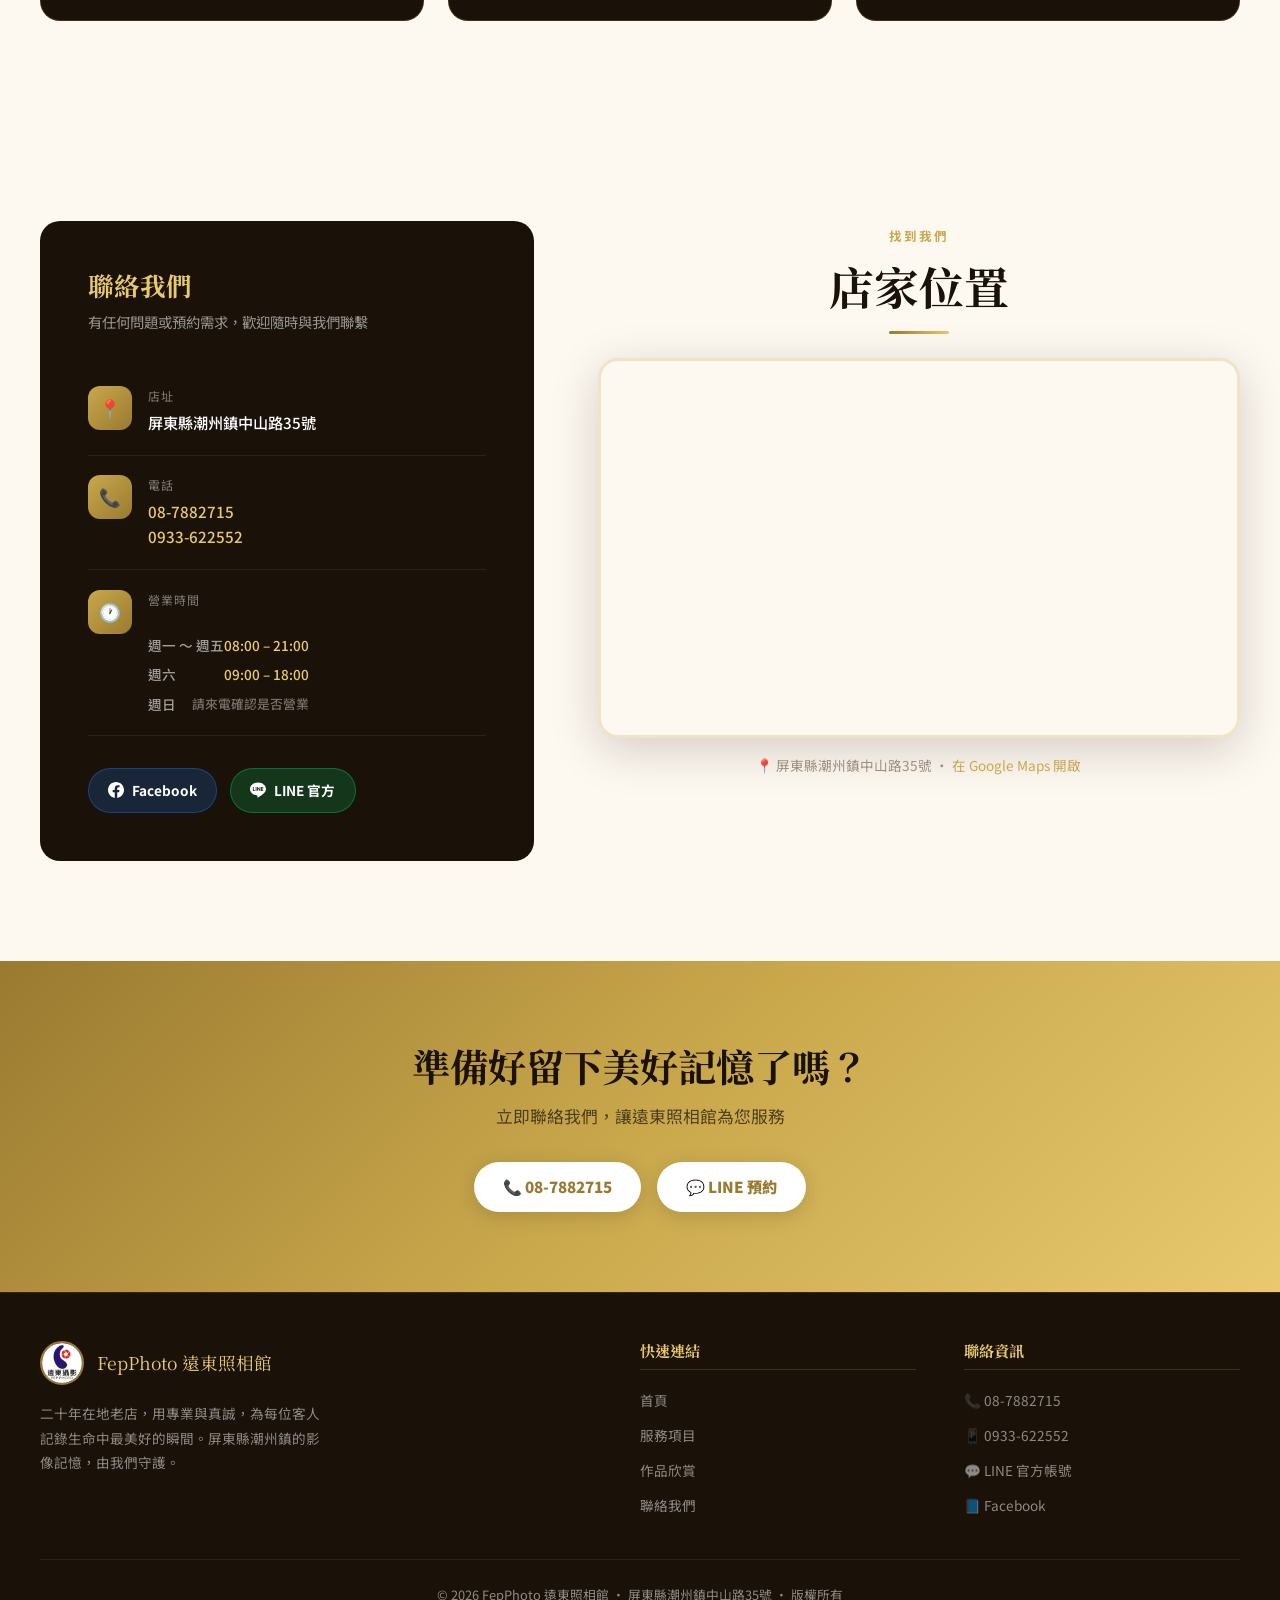
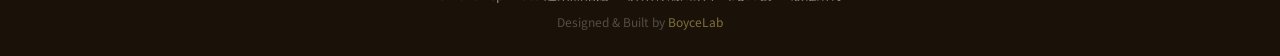
==== commit 43f846a6: "google" ====
--- a/index.html
+++ b/index.html
@@ -6,9 +6,14 @@
   <title>FepPhoto 遠東照相館 | 屏東潮州20年在地老店</title>
   <meta name="description" content="FepPhoto 遠東照相館，屏東縣潮州鎮在地20年照相館。提供證件照、婚紗攝影、全家福、商業攝影、客製化商品等專業服務。電話：08-7882715">
   <meta name="keywords" content="遠東照相館,FepPhoto,屏東照相館,潮州照相館,證件照,婚紗攝影,全家福,攝影">
+  <link rel="canonical" href="https://www.fepphoto.com/">
+  <meta name="google-site-verification" content="google8245c8caf8b90706">
+  <meta property="og:type" content="website">
   <meta property="og:title" content="FepPhoto 遠東照相館 | 屏東潮州20年在地老店">
   <meta property="og:description" content="屏東縣潮州鎮在地20年照相館，提供證件照、婚紗、全家福、客製化商品等專業攝影服務">
-  <meta property="og:image" content="assets/images/店面圖.webp">
+  <meta property="og:url" content="https://www.fepphoto.com/">
+  <meta property="og:image" content="https://www.fepphoto.com/assets/images/店面圖.webp">
+  <meta name="twitter:card" content="summary_large_image">
   <link rel="icon" href="assets/images/遠東logo.jpg" type="image/jpeg">
   <link rel="stylesheet" href="css/style.css">
 </head>
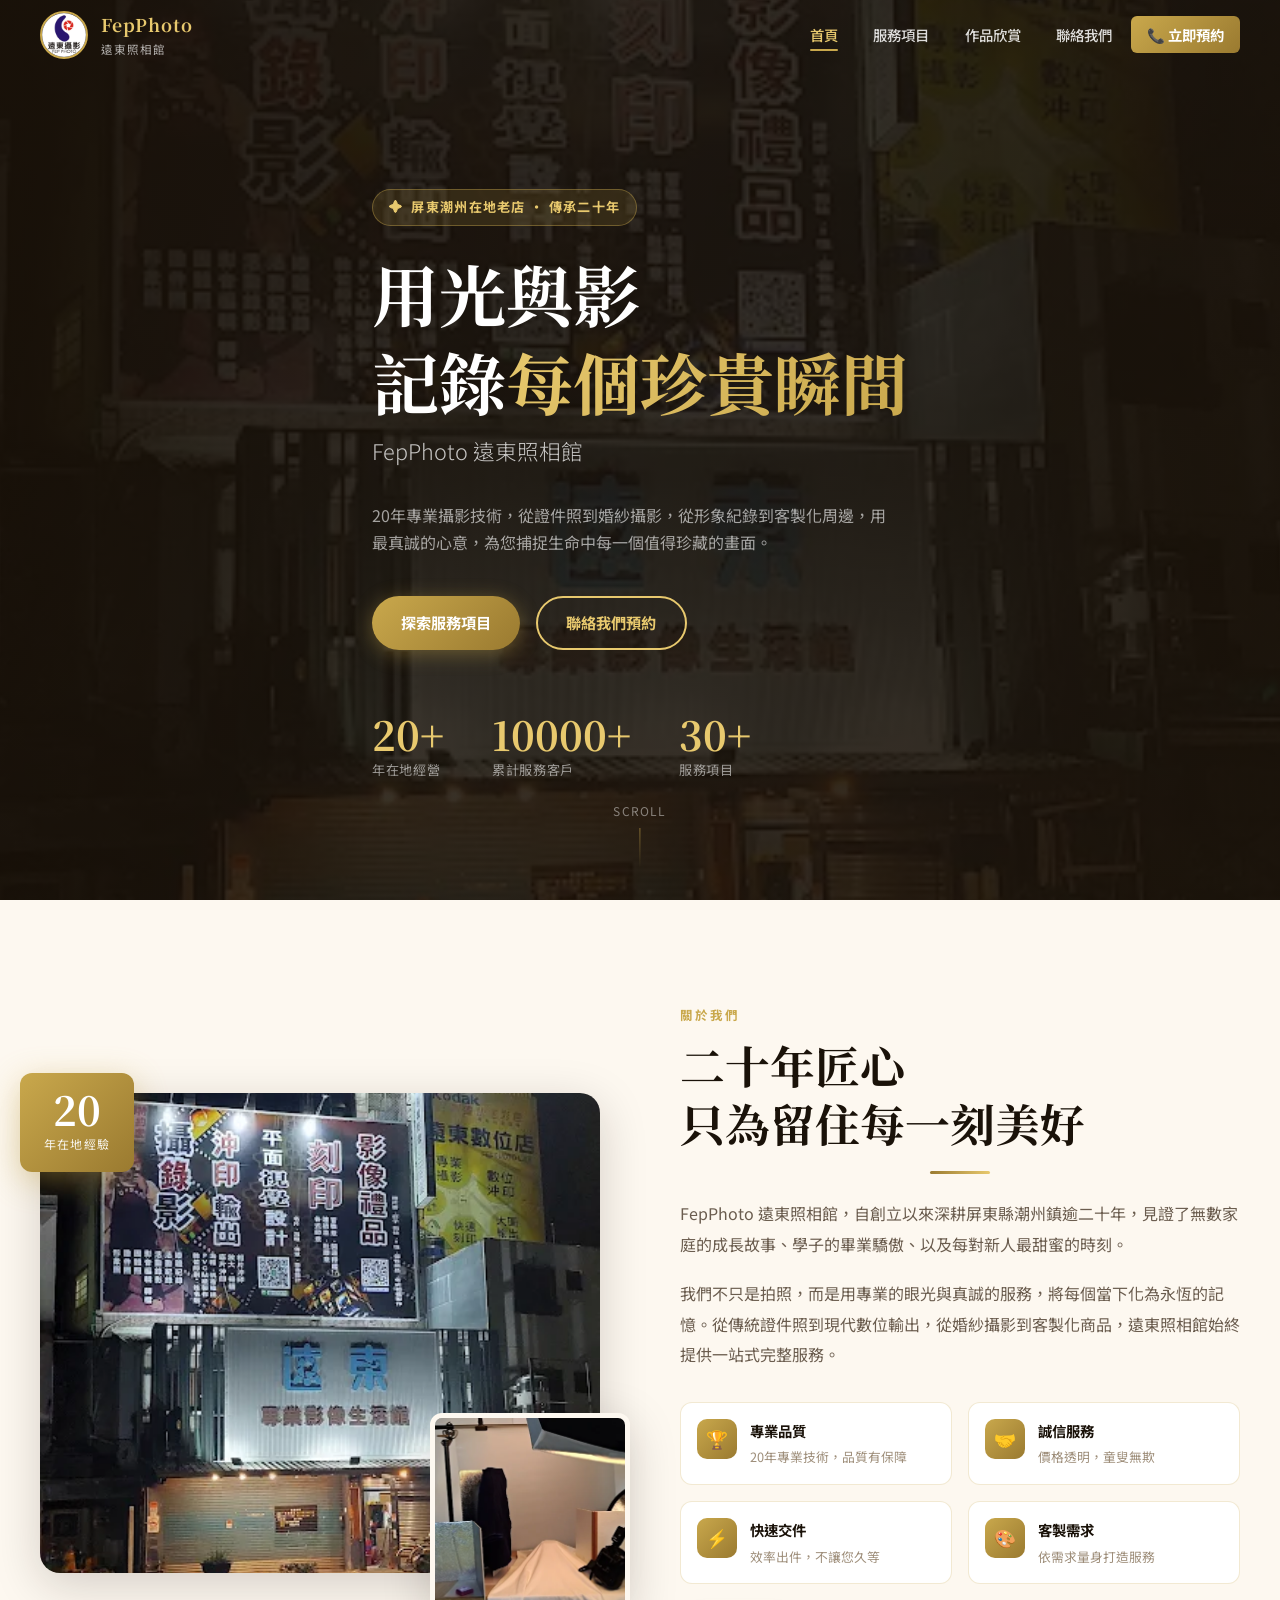
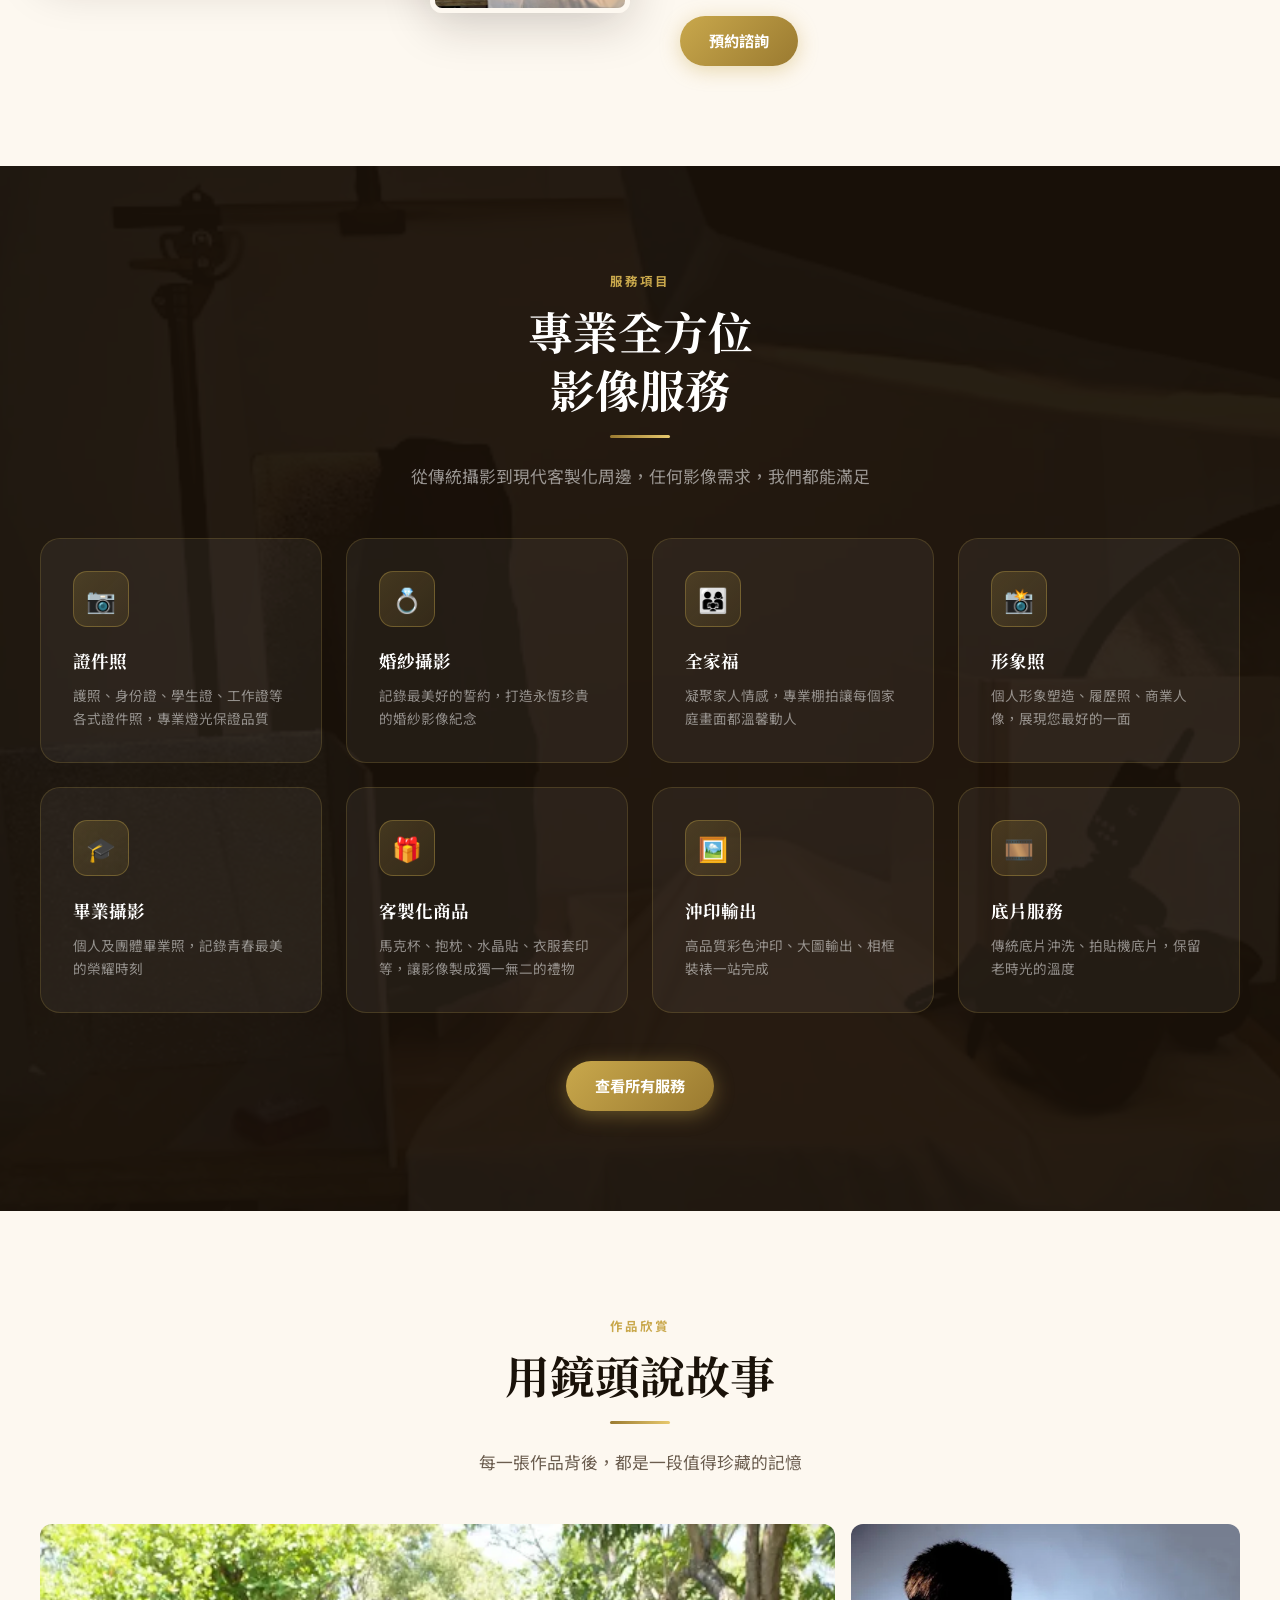
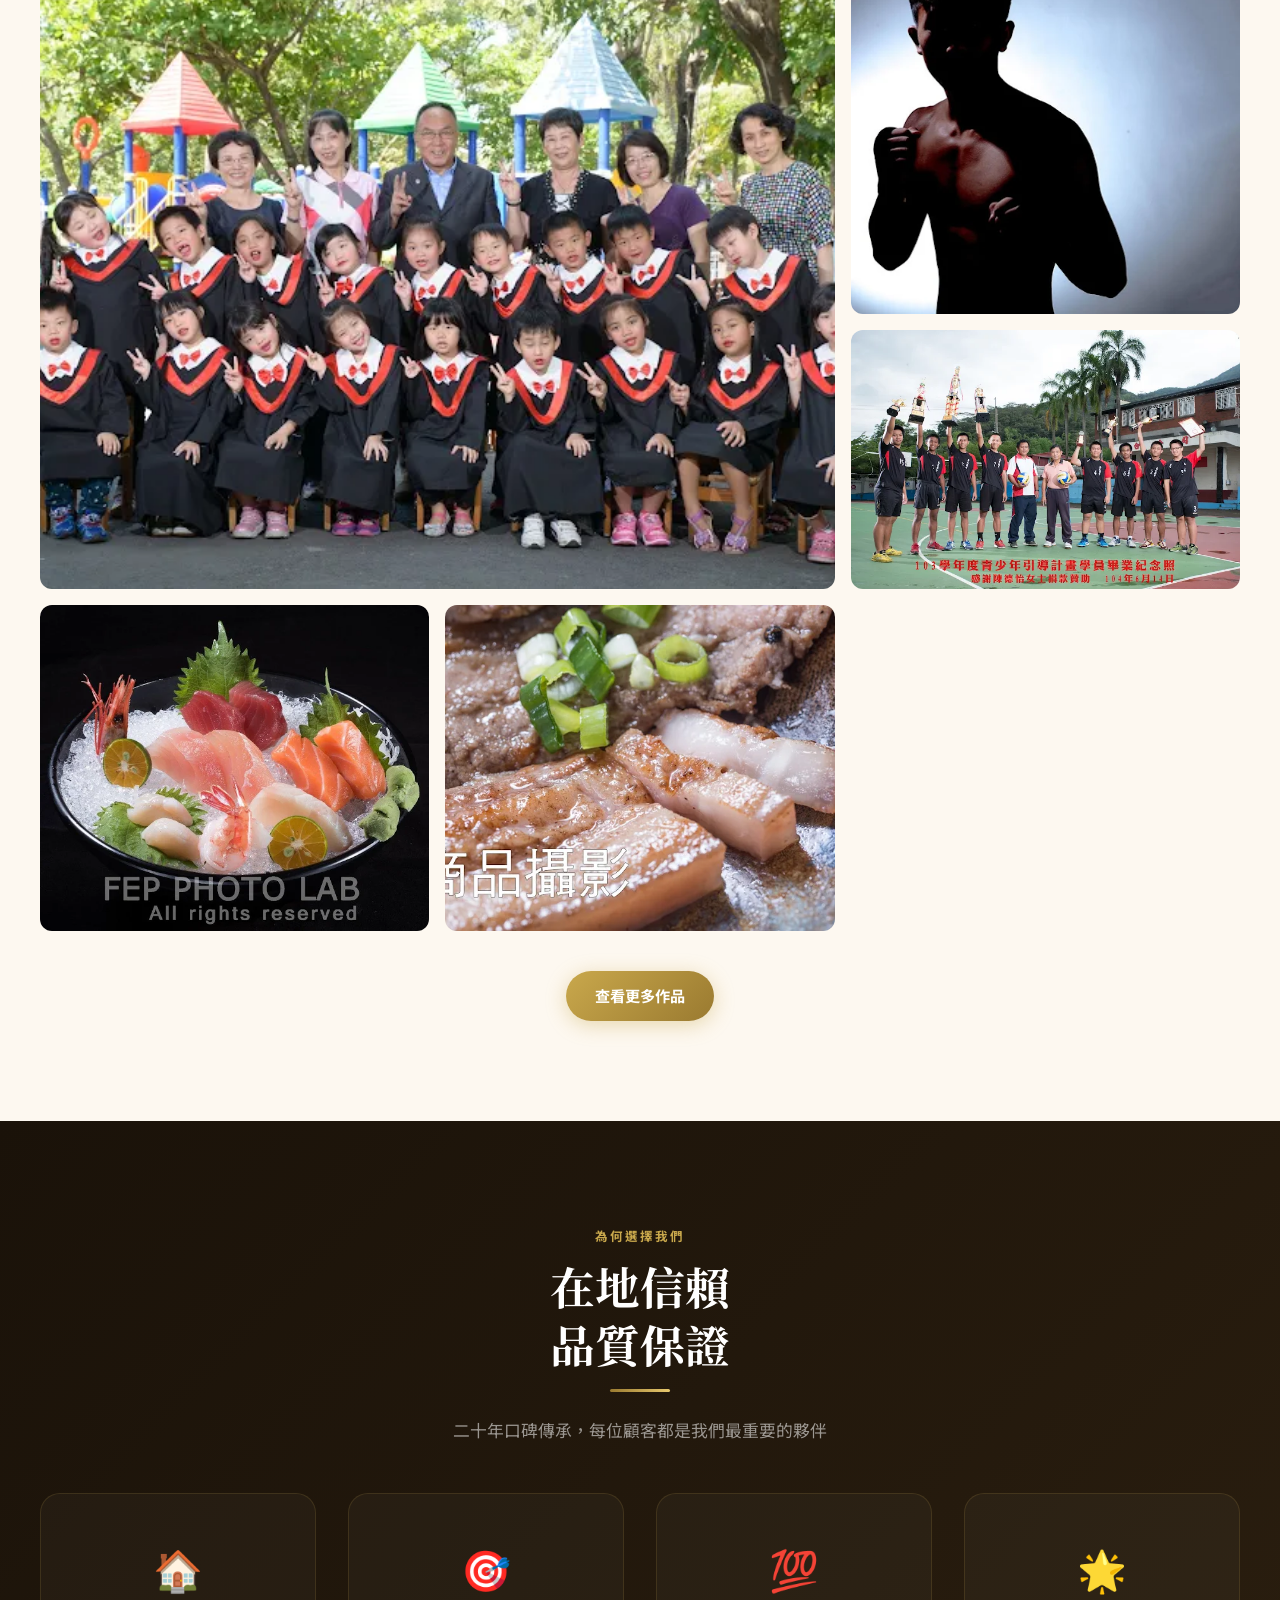
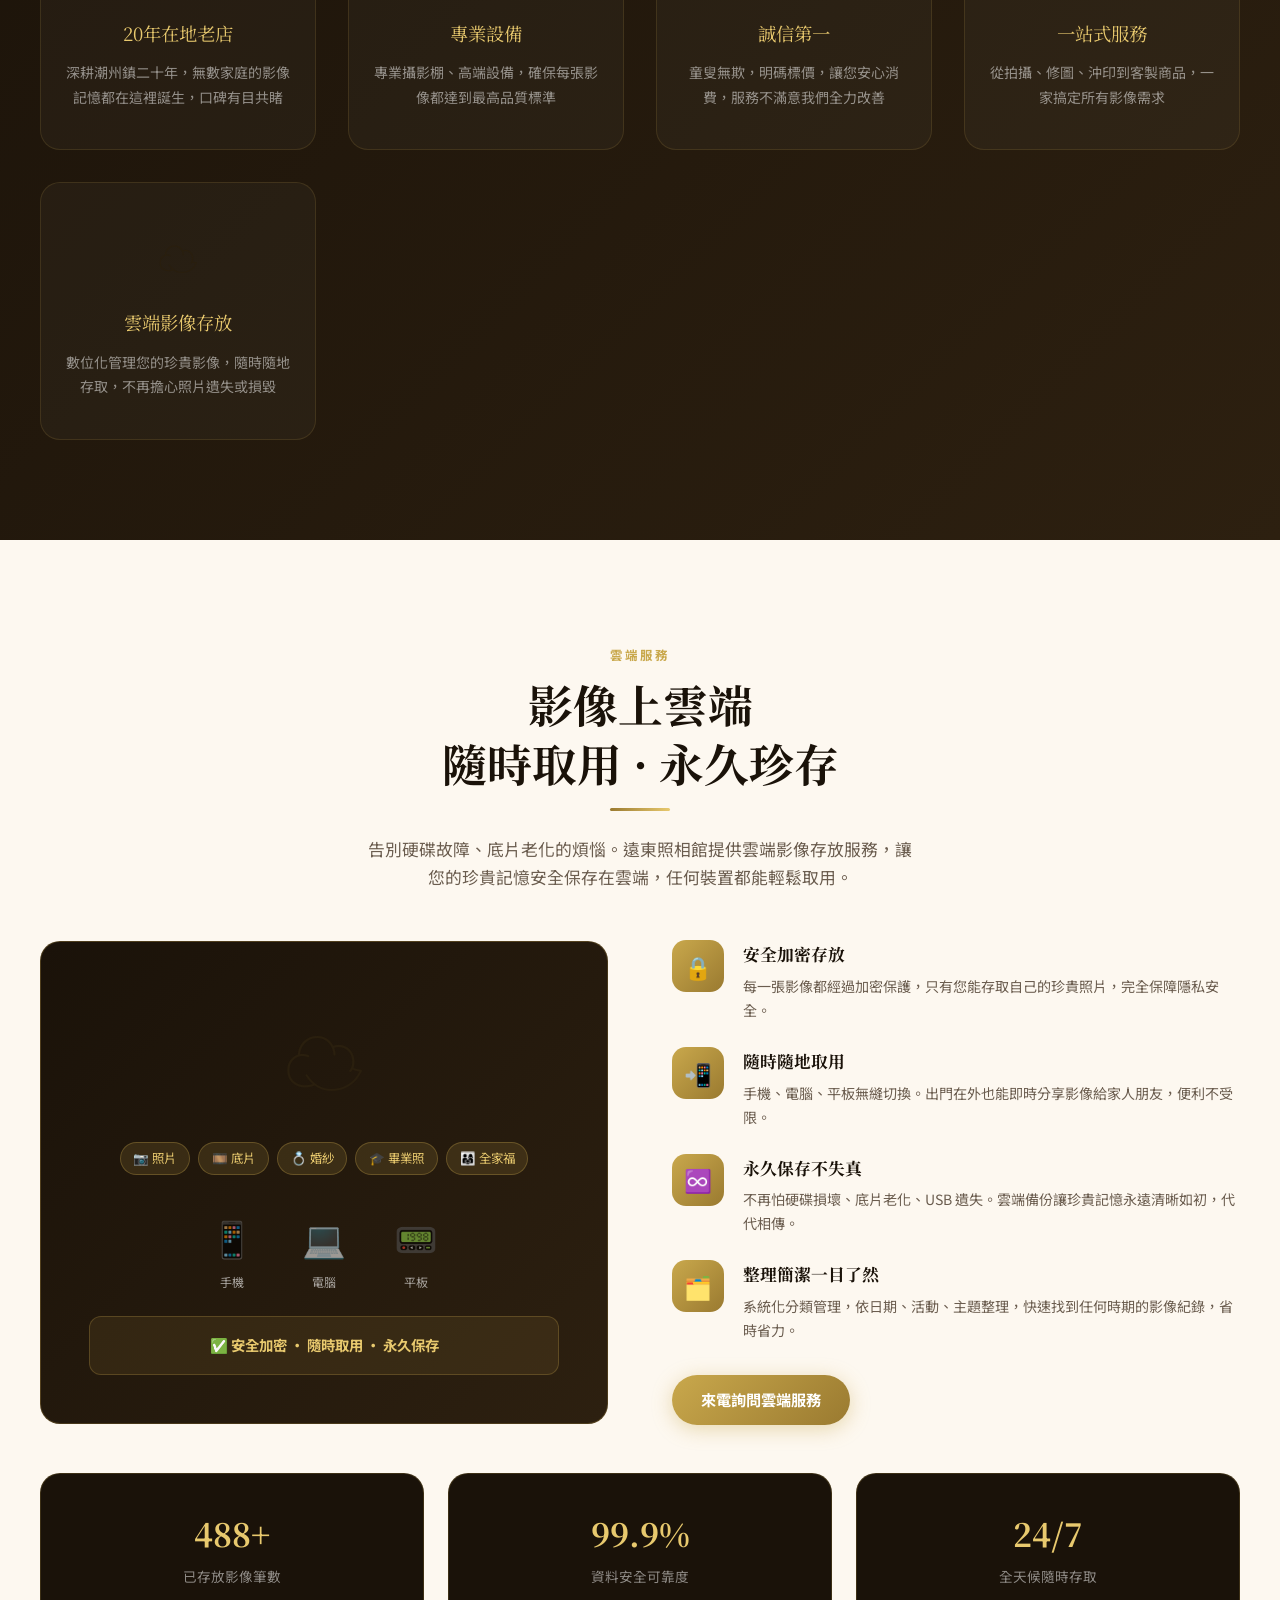
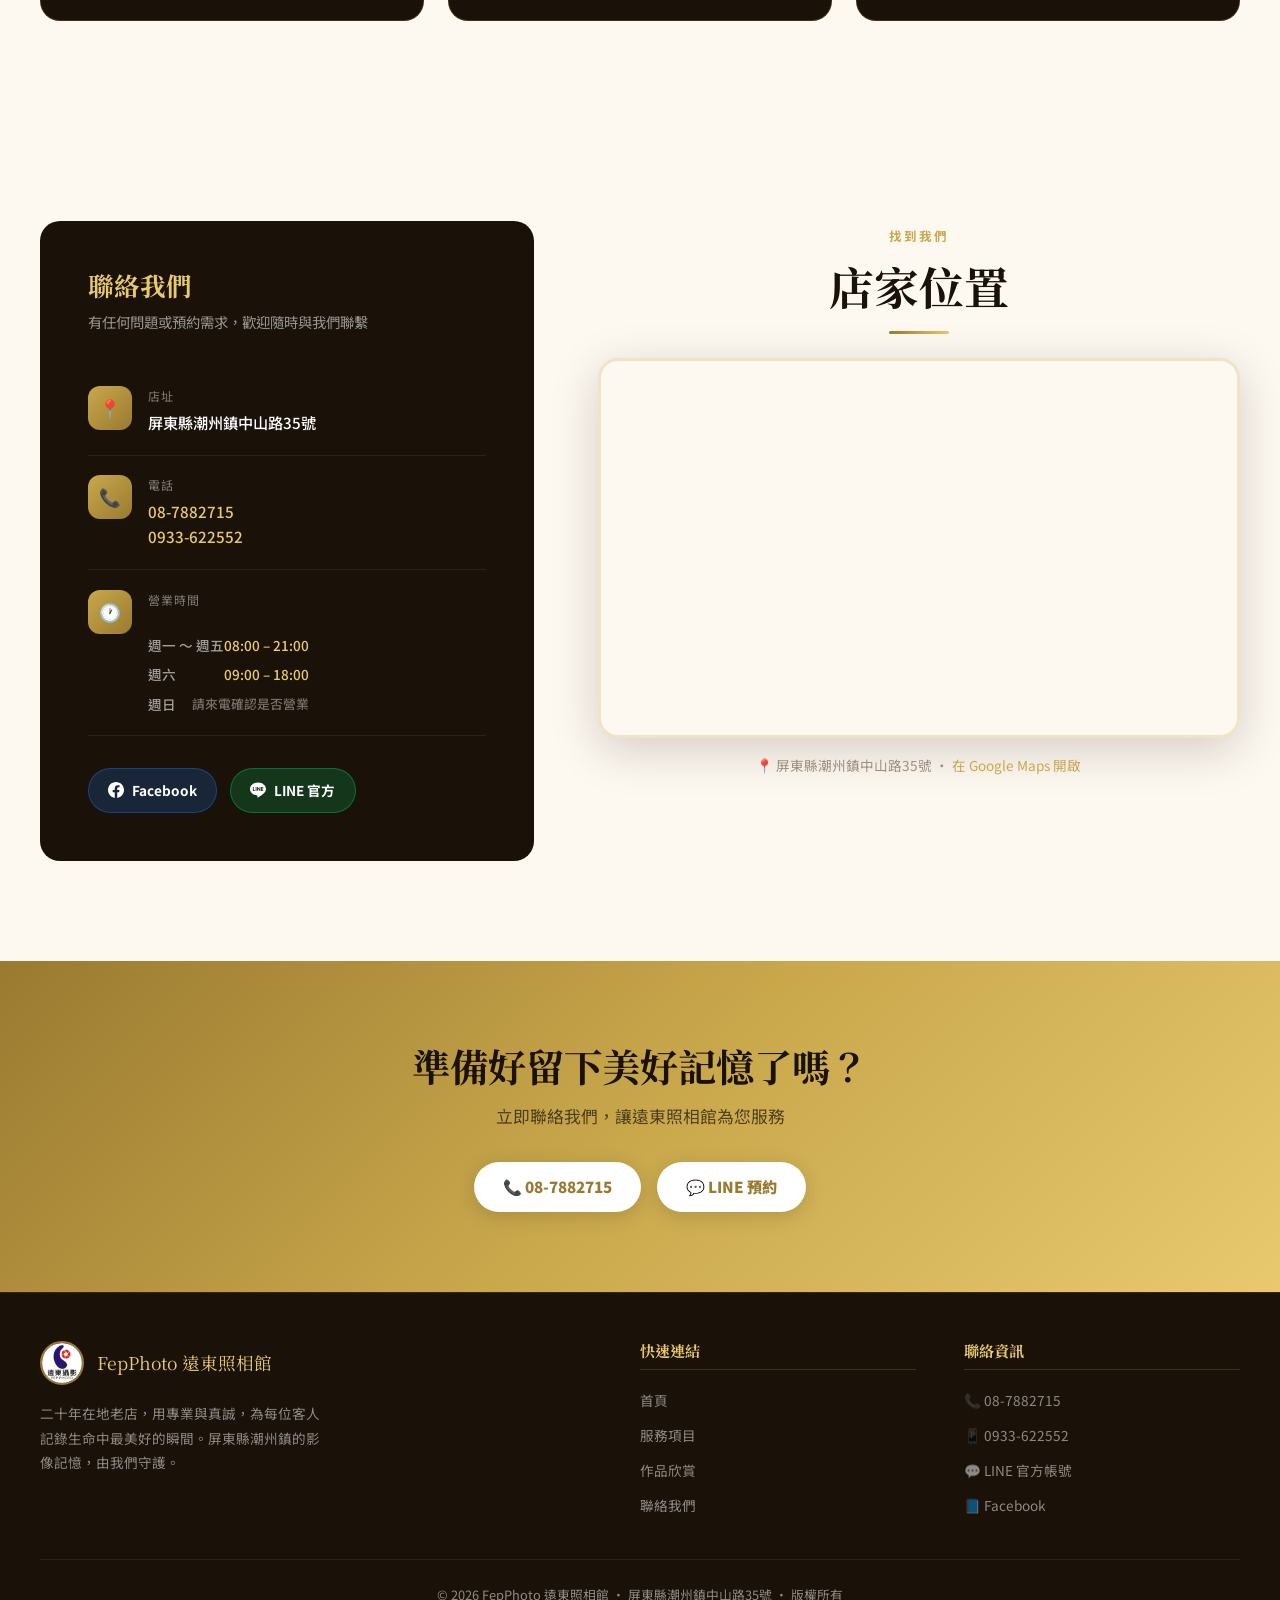
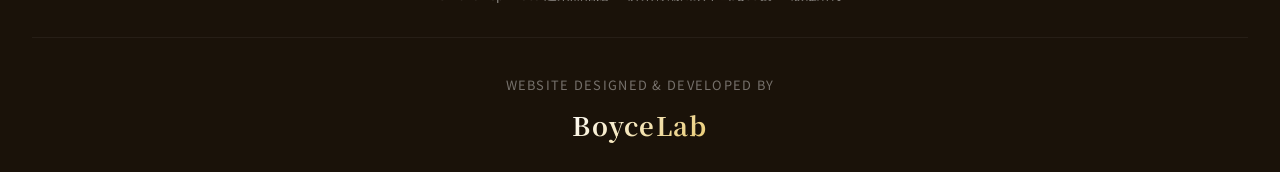
==== commit 36ce2f62: "Update BoyceLab footer intro and add Google verification meta" ====
--- a/index.html
+++ b/index.html
@@ -8,6 +8,7 @@
   <meta name="keywords" content="遠東照相館,FepPhoto,屏東照相館,潮州照相館,證件照,婚紗攝影,全家福,攝影">
   <link rel="canonical" href="https://www.fepphoto.com/">
   <meta name="google-site-verification" content="google8245c8caf8b90706">
+  <meta name="google-site-verification" content="nr24NHyFVtujl5NdVV3GtezHlyLSi04UzE6ezLuLa_E" />
   <meta property="og:type" content="website">
   <meta property="og:title" content="FepPhoto 遠東照相館 | 屏東潮州20年在地老店">
   <meta property="og:description" content="屏東縣潮州鎮在地20年照相館，提供證件照、婚紗、全家福、客製化商品等專業攝影服務">
@@ -497,7 +498,13 @@
     </div>
     <div class="footer-bottom">
       <p>© 2026 FepPhoto 遠東照相館 · 屏東縣潮州鎮中山路35號 · 版權所有</p>
-      <p style="margin-top:0.4rem; font-size:0.75rem; opacity:0.5;">Designed & Built by <a href="https://www.boycelab.com/" target="_blank" rel="noopener" style="color:var(--gold-light); opacity:1;">BoyceLab</a></p>
+    </div>
+    <!-- BoyceLab 網站製作聲明 -->
+    <div style="margin-top:2rem; padding-top:2rem; border-top:1px solid rgba(255,255,255,0.05); text-align:center;">
+      <a href="https://www.boycelab.com/" target="_blank" rel="noopener" style="display:inline-flex; flex-direction:column; align-items:center; gap:0.5rem; transition:transform 0.3s ease;">
+        <span style="font-size:0.8rem; color:rgba(255,255,255,0.4); letter-spacing:0.1em; text-transform:uppercase;">Website Designed &amp; Developed by</span>
+        <span style="font-family:'Noto Serif TC',serif; font-size:1.6rem; font-weight:700; background:linear-gradient(135deg, #fff, var(--gold-light)); -webkit-background-clip:text; -webkit-text-fill-color:transparent; letter-spacing:0.05em;">BoyceLab</span>
+      </a>
     </div>
   </footer>
 
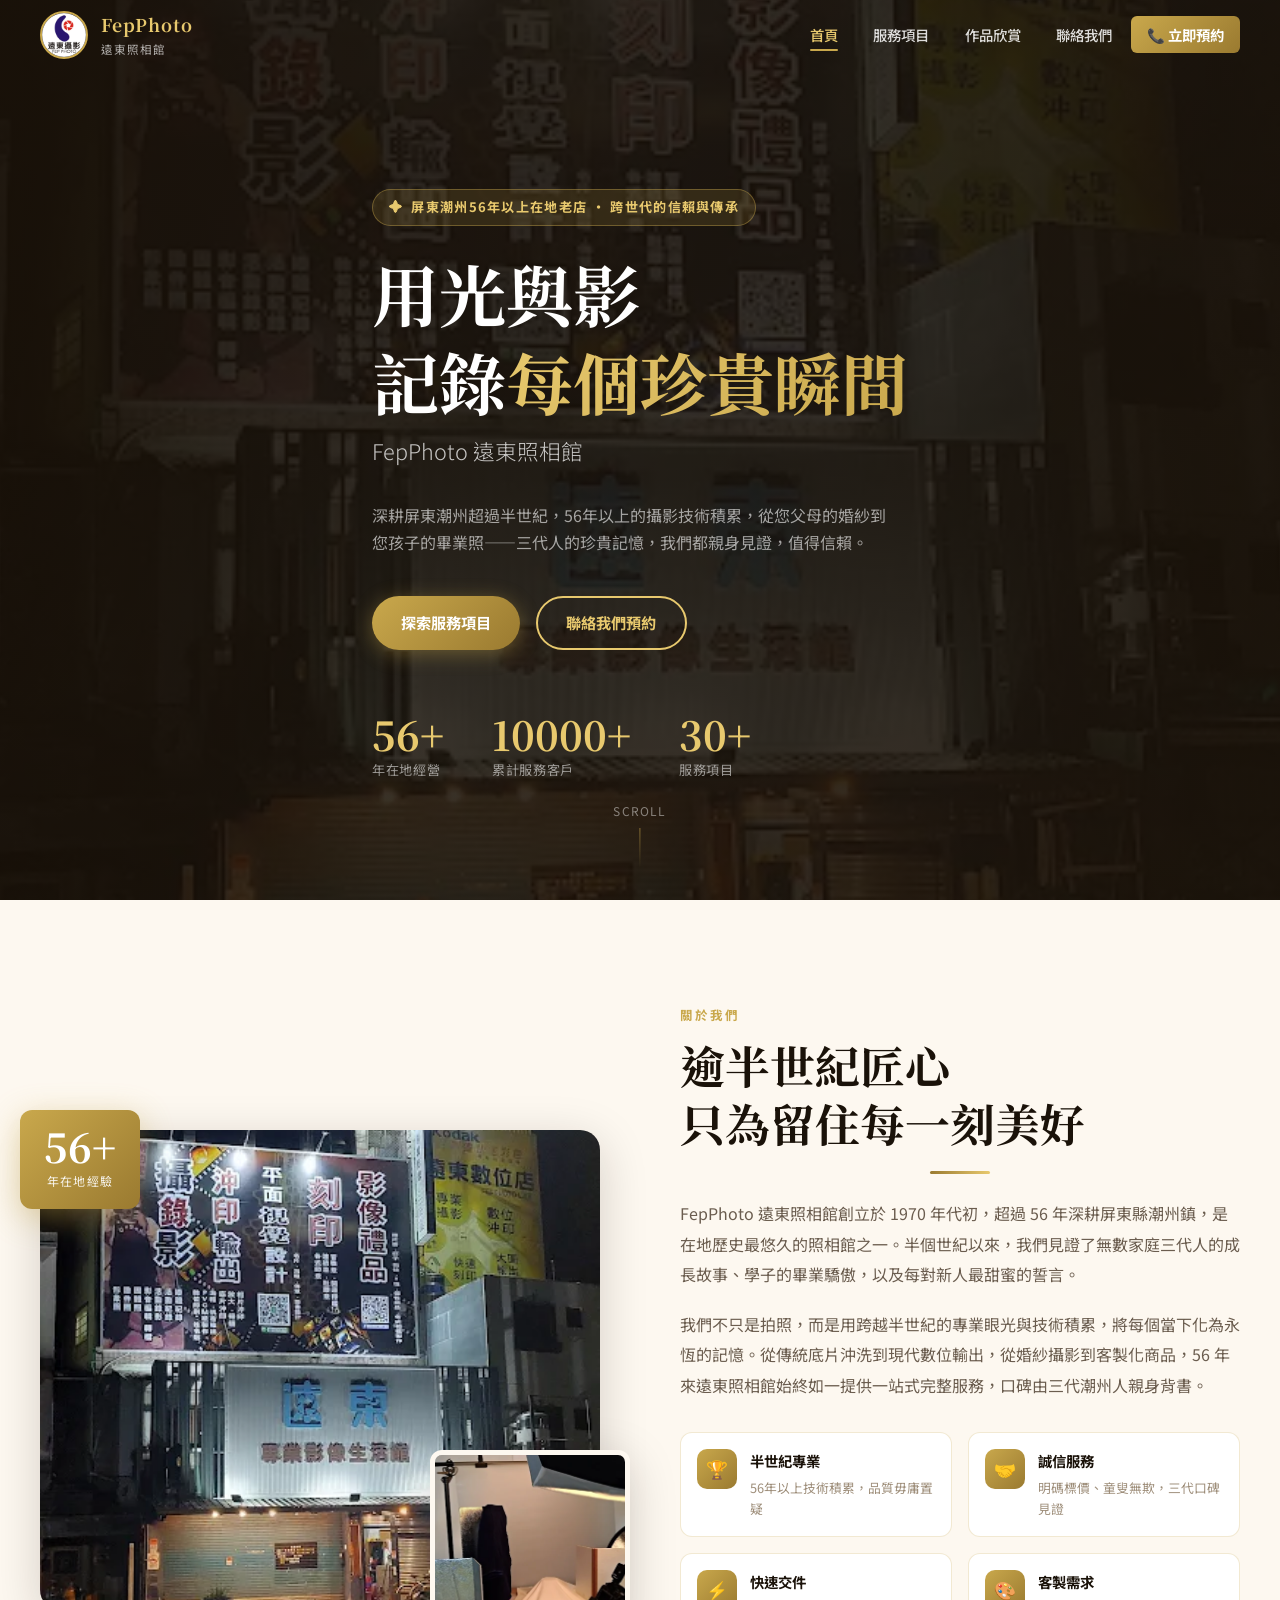
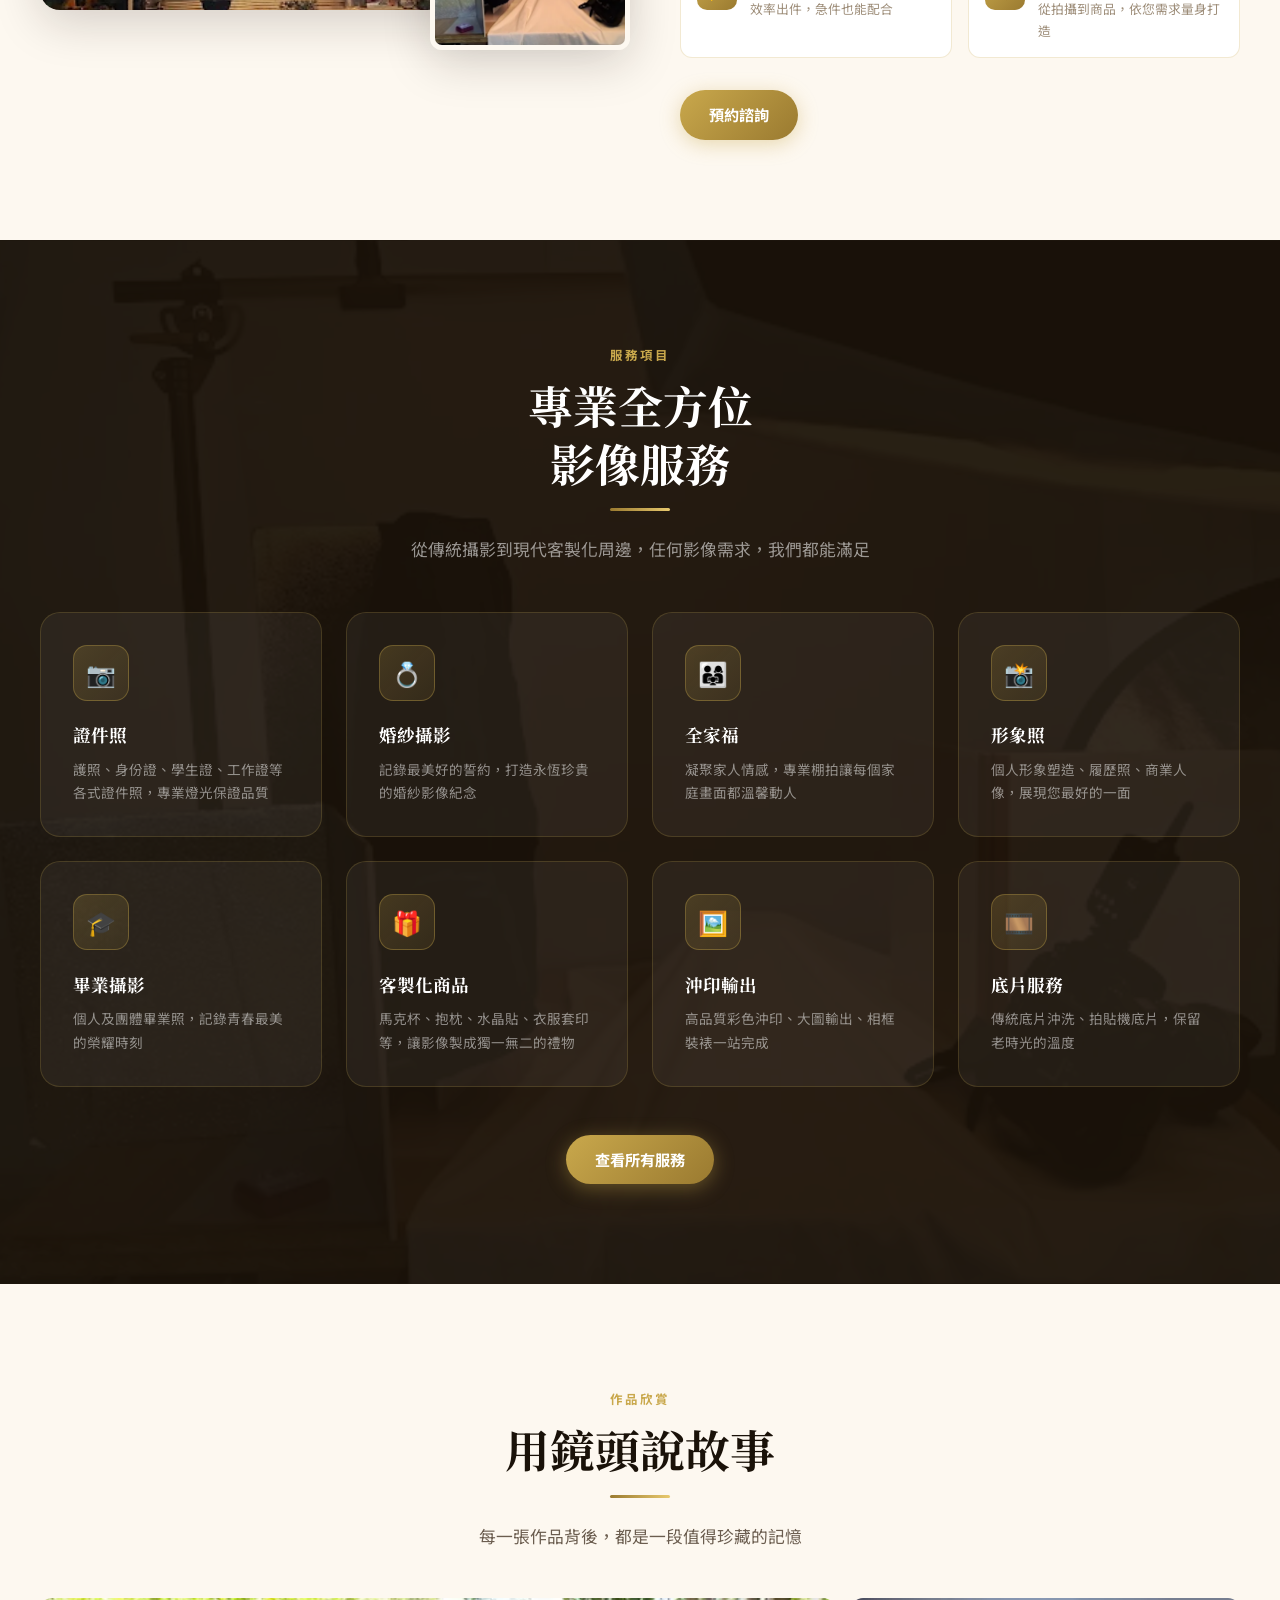
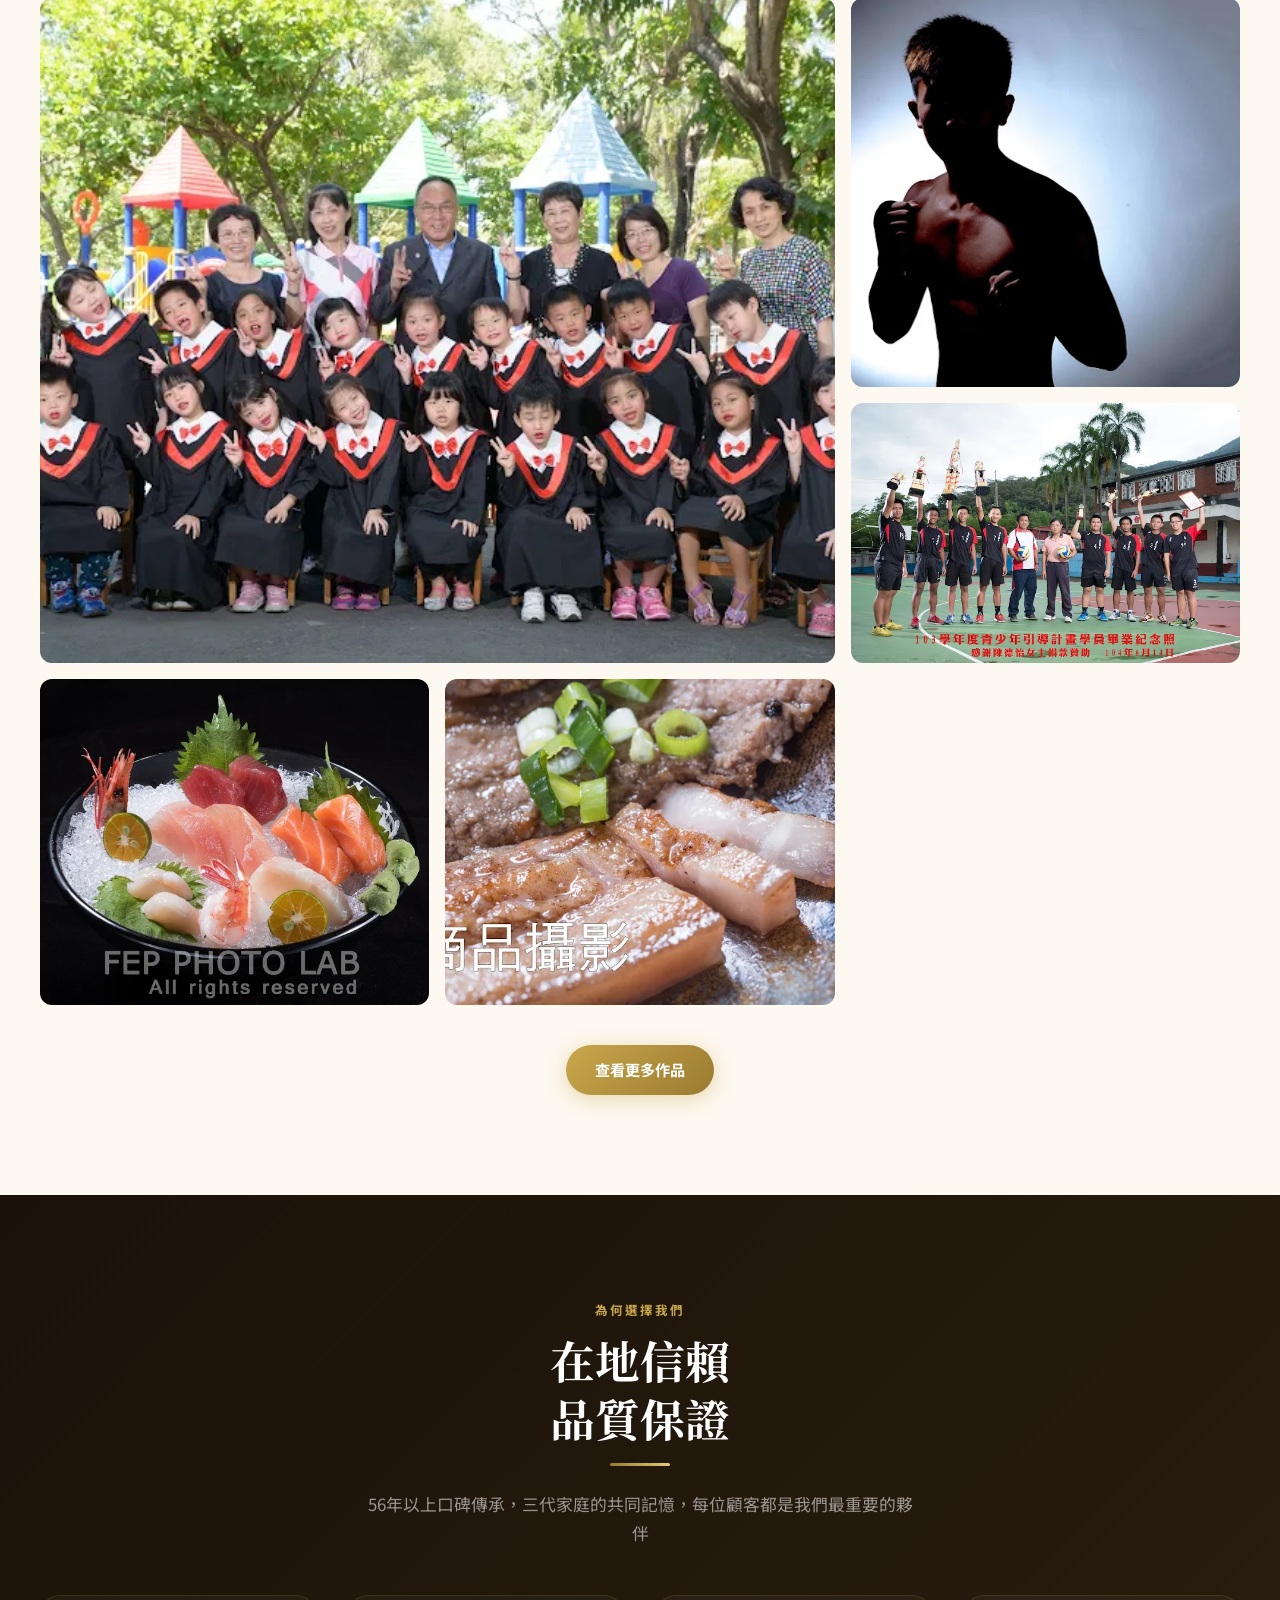
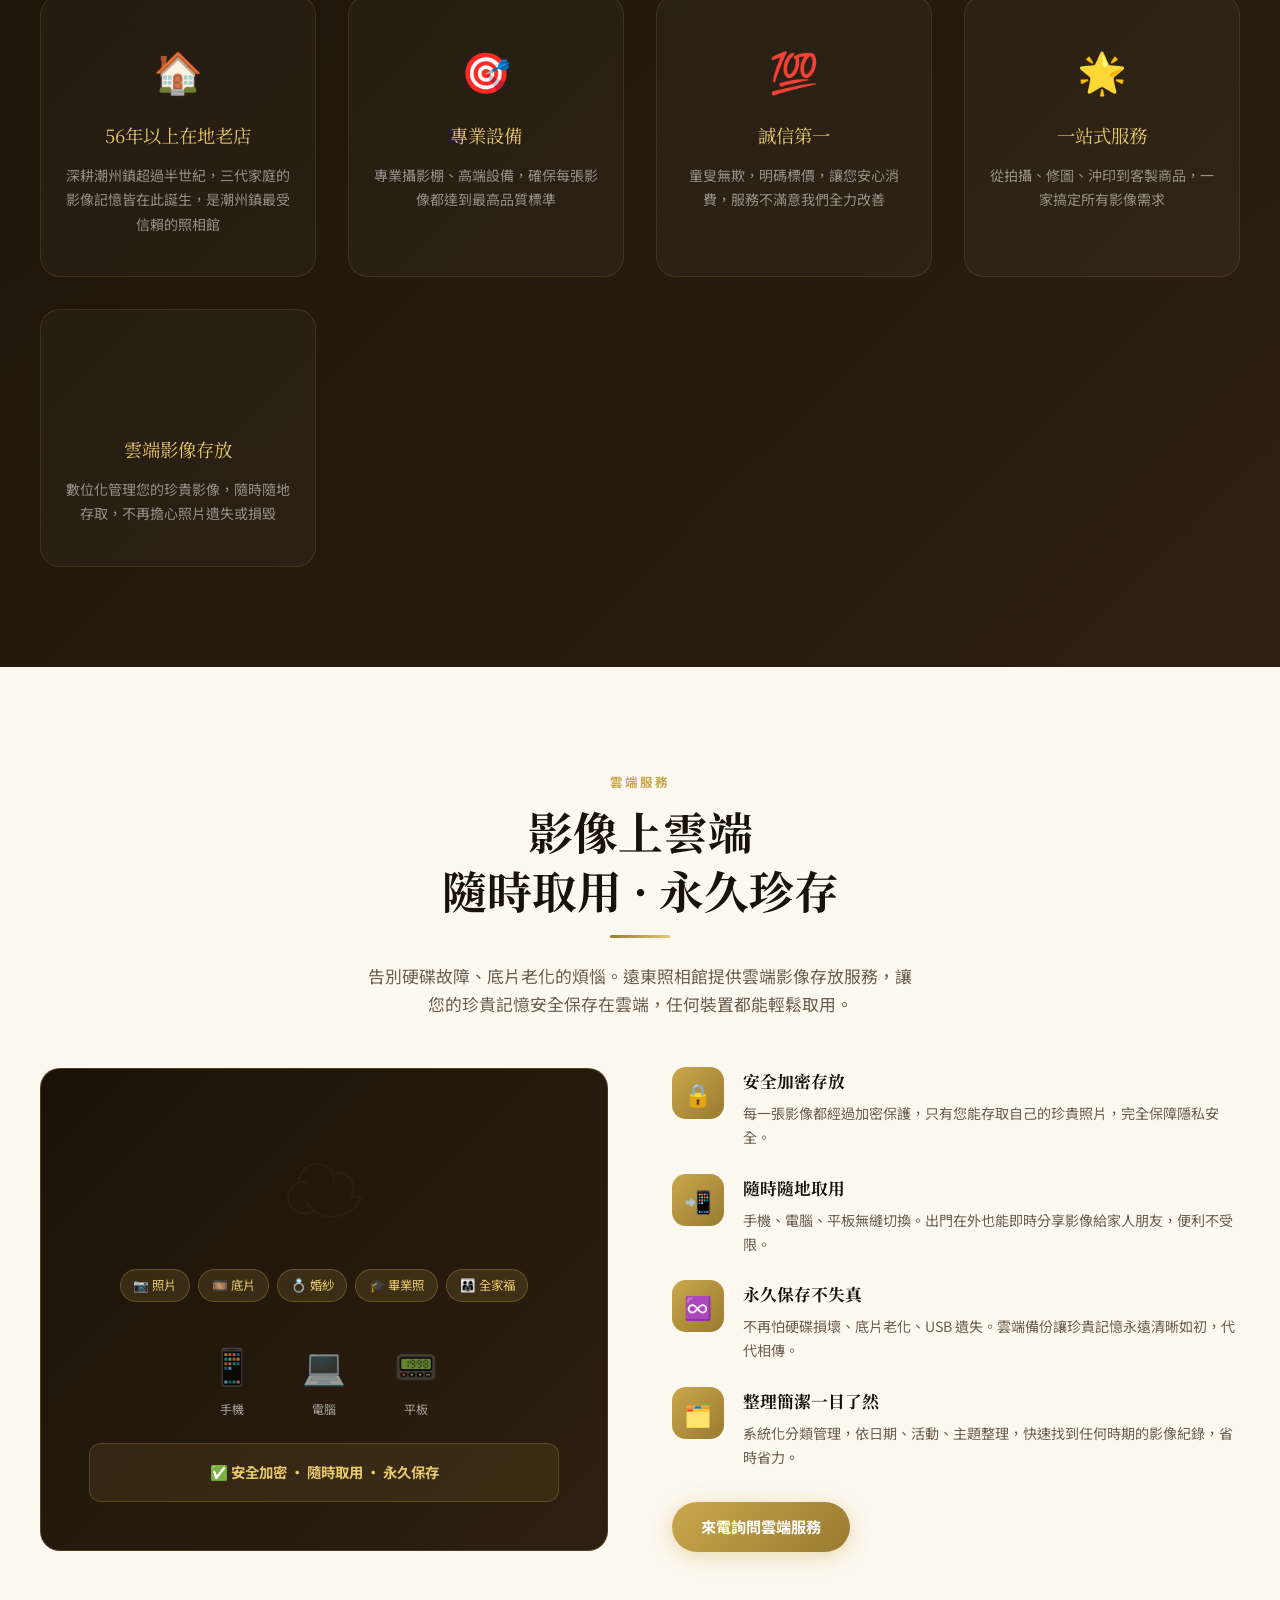
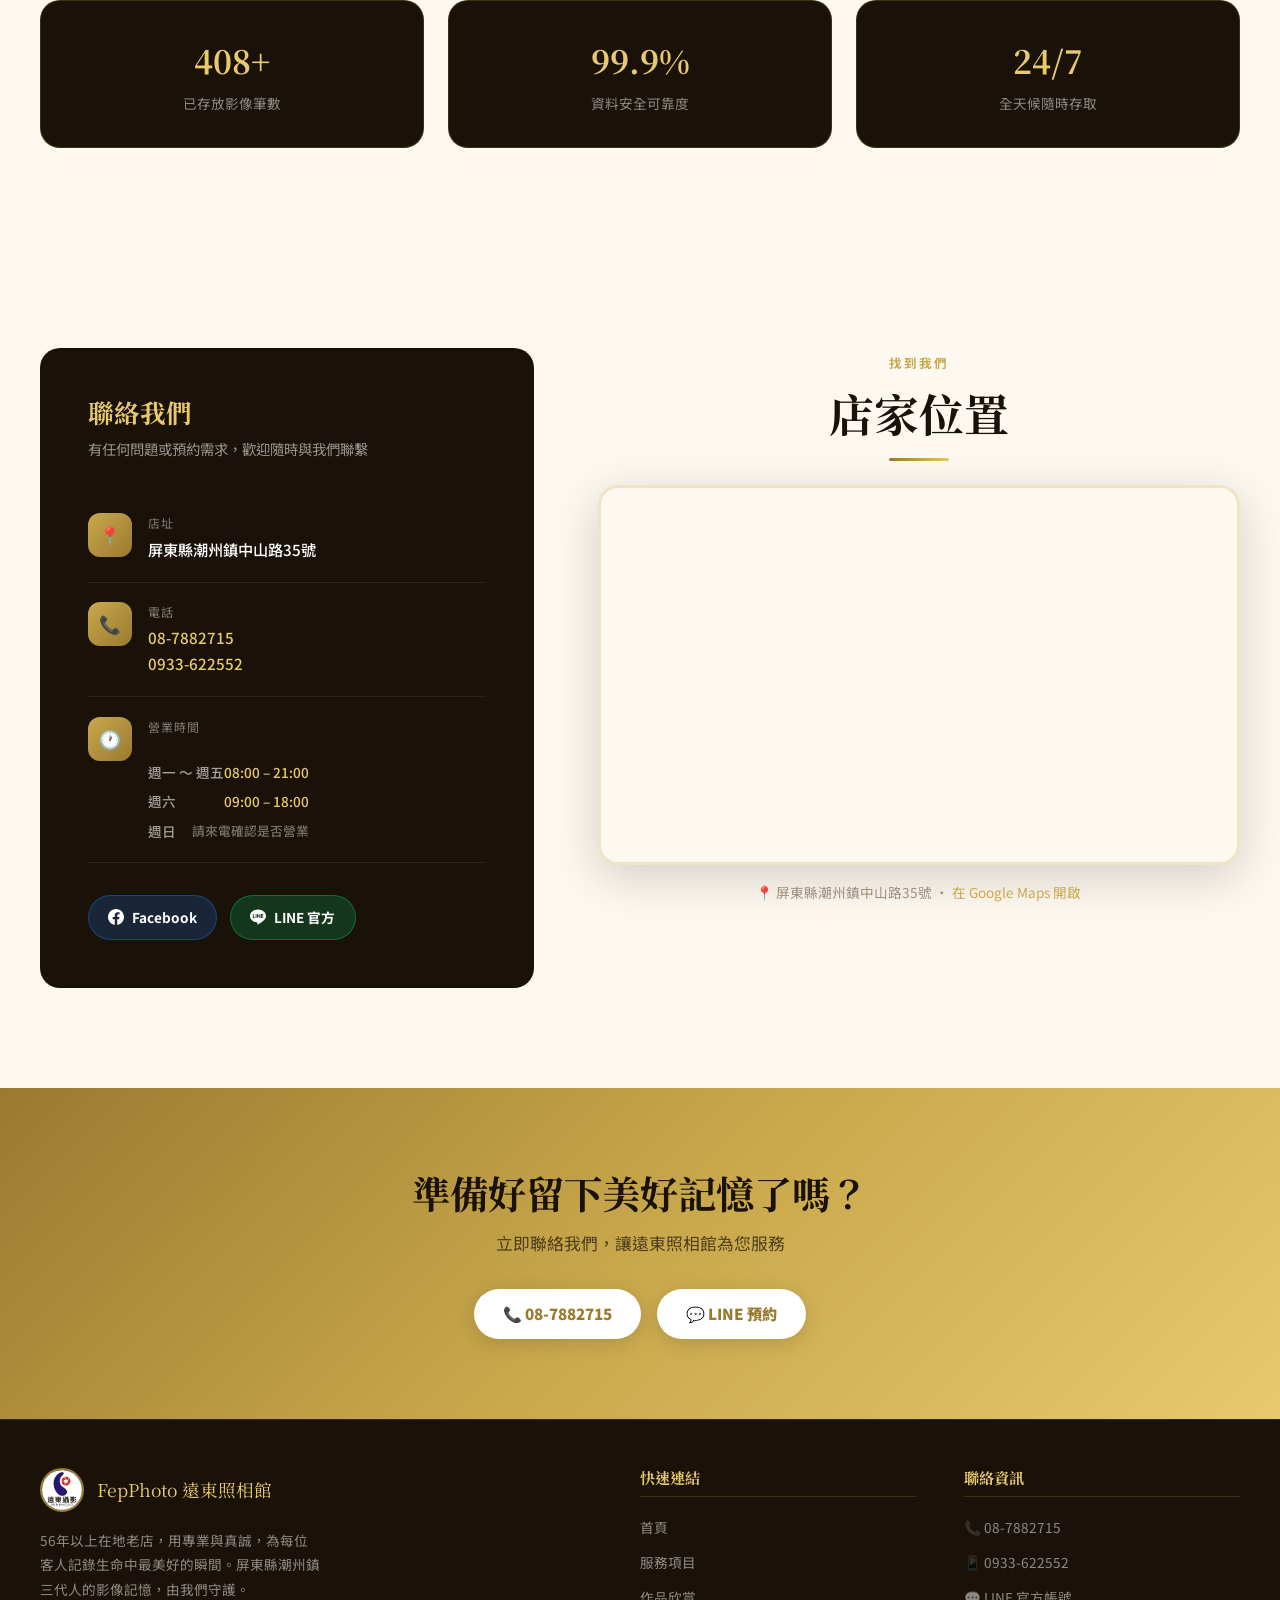
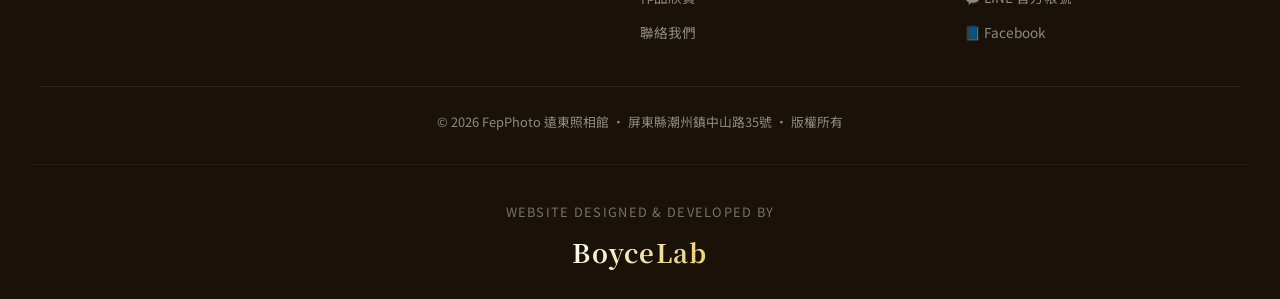
==== commit 8ac87bfa: "響應式設計" ====
--- a/index.html
+++ b/index.html
@@ -3,15 +3,15 @@
 <head>
   <meta charset="UTF-8">
   <meta name="viewport" content="width=device-width, initial-scale=1.0">
-  <title>FepPhoto 遠東照相館 | 屏東潮州20年在地老店</title>
-  <meta name="description" content="FepPhoto 遠東照相館，屏東縣潮州鎮在地20年照相館。提供證件照、婚紗攝影、全家福、商業攝影、客製化商品等專業服務。電話：08-7882715">
+  <title>FepPhoto 遠東照相館 | 屏東潮州56年以上在地老店</title>
+  <meta name="description" content="FepPhoto 遠東照相館，屏東縣潮州鎮在地56年以上照相館。提供證件照、婚紗攝影、全家福、商業攝影、客製化商品等專業服務。電話：08-7882715">
   <meta name="keywords" content="遠東照相館,FepPhoto,屏東照相館,潮州照相館,證件照,婚紗攝影,全家福,攝影">
   <link rel="canonical" href="https://www.fepphoto.com/">
   <meta name="google-site-verification" content="google8245c8caf8b90706">
   <meta name="google-site-verification" content="nr24NHyFVtujl5NdVV3GtezHlyLSi04UzE6ezLuLa_E" />
   <meta property="og:type" content="website">
-  <meta property="og:title" content="FepPhoto 遠東照相館 | 屏東潮州20年在地老店">
-  <meta property="og:description" content="屏東縣潮州鎮在地20年照相館，提供證件照、婚紗、全家福、客製化商品等專業攝影服務">
+  <meta property="og:title" content="FepPhoto 遠東照相館 | 屏東潮州56年以上在地老店">
+  <meta property="og:description" content="屏東縣潮州鎮在地56年以上照相館，提供證件照、婚紗、全家福、客製化商品等專業攝影服務">
   <meta property="og:url" content="https://www.fepphoto.com/">
   <meta property="og:image" content="https://www.fepphoto.com/assets/images/店面圖.webp">
   <meta name="twitter:card" content="summary_large_image">
@@ -49,18 +49,18 @@
     <div class="hero-overlay"></div>
     <div class="hero-content">
       <div class="hero-badge">
-        <span>✦</span> 屏東潮州在地老店 · 傳承二十年
+        <span>✦</span> 屏東潮州56年以上在地老店 · 跨世代的信賴與傳承
       </div>
       <h1>用光與影<br>記錄<span>每個珍貴瞬間</span></h1>
       <p class="hero-subtitle">FepPhoto 遠東照相館</p>
-      <p class="hero-desc">20年專業攝影技術，從證件照到婚紗攝影，從形象紀錄到客製化周邊，用最真誠的心意，為您捕捉生命中每一個值得珍藏的畫面。</p>
+      <p class="hero-desc">深耕屏東潮州超過半世紀，56年以上的攝影技術積累，從您父母的婚紗到您孩子的畢業照——三代人的珍貴記憶，我們都親身見證，值得信賴。</p>
       <div class="hero-actions">
         <a href="services.html" class="btn btn-gold">探索服務項目</a>
         <a href="contact.html" class="btn btn-outline" style="color:#e8c96e; border-color:#e8c96e;">聯絡我們預約</a>
       </div>
       <div class="hero-stats">
         <div>
-          <span class="hero-stat-num" data-count="20" data-suffix="+">20+</span>
+          <span class="hero-stat-num" data-count="56" data-suffix="+">56+</span>
           <div class="hero-stat-label">年在地經營</div>
         </div>
         <div>
@@ -81,7 +81,7 @@
     <div class="about-inner">
       <div class="about-images reveal">
         <div class="about-badge">
-          <span class="about-badge-num">20</span>
+          <span class="about-badge-num">56+</span>
           <span class="about-badge-text">年在地經驗</span>
         </div>
         <img src="assets/images/店面圖.webp" alt="遠東照相館店面" class="about-img-main">
@@ -89,41 +89,41 @@
       </div>
       <div class="about-content reveal reveal-delay-2">
         <span class="section-label">關於我們</span>
-        <h2 class="section-title">二十年匠心<br>只為留住每一刻美好</h2>
+        <h2 class="section-title">逾半世紀匠心<br>只為留住每一刻美好</h2>
         <div class="gold-divider"></div>
         <p class="about-text">
-          FepPhoto 遠東照相館，自創立以來深耕屏東縣潮州鎮逾二十年，見證了無數家庭的成長故事、學子的畢業驕傲、以及每對新人最甜蜜的時刻。
+          FepPhoto 遠東照相館創立於 1970 年代初，超過 56 年深耕屏東縣潮州鎮，是在地歷史最悠久的照相館之一。半個世紀以來，我們見證了無數家庭三代人的成長故事、學子的畢業驕傲，以及每對新人最甜蜜的誓言。
         </p>
         <p class="about-text">
-          我們不只是拍照，而是用專業的眼光與真誠的服務，將每個當下化為永恆的記憶。從傳統證件照到現代數位輸出，從婚紗攝影到客製化商品，遠東照相館始終提供一站式完整服務。
+          我們不只是拍照，而是用跨越半世紀的專業眼光與技術積累，將每個當下化為永恆的記憶。從傳統底片沖洗到現代數位輸出，從婚紗攝影到客製化商品，56 年來遠東照相館始終如一提供一站式完整服務，口碑由三代潮州人親身背書。
         </p>
         <div class="about-values">
           <div class="about-value-item">
             <div class="about-value-icon">🏆</div>
             <div>
-              <div class="about-value-title">專業品質</div>
-              <div class="about-value-desc">20年專業技術，品質有保障</div>
+              <div class="about-value-title">半世紀專業</div>
+              <div class="about-value-desc">56年以上技術積累，品質毋庸置疑</div>
             </div>
           </div>
           <div class="about-value-item">
             <div class="about-value-icon">🤝</div>
             <div>
               <div class="about-value-title">誠信服務</div>
-              <div class="about-value-desc">價格透明，童叟無欺</div>
+              <div class="about-value-desc">明碼標價、童叟無欺，三代口碑見證</div>
             </div>
           </div>
           <div class="about-value-item">
             <div class="about-value-icon">⚡</div>
             <div>
               <div class="about-value-title">快速交件</div>
-              <div class="about-value-desc">效率出件，不讓您久等</div>
+              <div class="about-value-desc">效率出件，急件也能配合</div>
             </div>
           </div>
           <div class="about-value-item">
             <div class="about-value-icon">🎨</div>
             <div>
               <div class="about-value-title">客製需求</div>
-              <div class="about-value-desc">依需求量身打造服務</div>
+              <div class="about-value-desc">從拍攝到商品，依您需求量身打造</div>
             </div>
           </div>
         </div>
@@ -243,13 +243,13 @@
         <span class="section-label">為何選擇我們</span>
         <h2 class="section-title" style="color:white;">在地信賴<br>品質保證</h2>
         <div class="gold-divider"></div>
-        <p class="section-desc" style="color:rgba(255,255,255,0.55);">二十年口碑傳承，每位顧客都是我們最重要的夥伴</p>
+        <p class="section-desc" style="color:rgba(255,255,255,0.55);">56年以上口碑傳承，三代家庭的共同記憶，每位顧客都是我們最重要的夥伴</p>
       </div>
       <div class="features-grid">
         <div class="feature-item reveal reveal-delay-1">
           <span class="feature-icon">🏠</span>
-          <div class="feature-title">20年在地老店</div>
-          <div class="feature-desc">深耕潮州鎮二十年，無數家庭的影像記憶都在這裡誕生，口碑有目共睹</div>
+          <div class="feature-title">56年以上在地老店</div>
+          <div class="feature-desc">深耕潮州鎮超過半世紀，三代家庭的影像記憶皆在此誕生，是潮州鎮最受信賴的照相館</div>
         </div>
         <div class="feature-item reveal reveal-delay-2">
           <span class="feature-icon">🎯</span>
@@ -276,7 +276,7 @@
   </section>
 
   <!-- ==================== CLOUD STORAGE ==================== -->
-  <section style="padding:100px 2rem; background:var(--cream);">
+  <section class="cloud-section" style="padding:100px 2rem; background:var(--cream);">
     <div style="max-width:1200px; margin:0 auto;">
       <div class="text-center reveal">
         <span class="section-label">雲端服務</span>
@@ -285,7 +285,7 @@
         <p class="section-desc">告別硬碟故障、底片老化的煩惱。遠東照相館提供雲端影像存放服務，讓您的珍貴記憶安全保存在雲端，任何裝置都能輕鬆取用。</p>
       </div>
 
-      <div style="display:grid; grid-template-columns:1fr 1fr; gap:4rem; align-items:center; margin-top:3rem;">
+      <div class="cloud-grid" style="display:grid; grid-template-columns:1fr 1fr; gap:4rem; align-items:center; margin-top:3rem;">
         <!-- Left: Visual -->
         <div class="reveal" style="position:relative;">
           <div style="background:linear-gradient(135deg,var(--dark) 0%,var(--dark-2) 100%); border-radius:var(--radius-lg); padding:3rem; border:1px solid var(--border); position:relative; overflow:hidden;">
@@ -358,7 +358,7 @@
       </div>
 
       <!-- Bottom stats bar -->
-      <div style="display:grid; grid-template-columns:repeat(3,1fr); gap:1.5rem; margin-top:3rem;" class="reveal">
+      <div class="cloud-stats-grid reveal" style="display:grid; grid-template-columns:repeat(3,1fr); gap:1.5rem; margin-top:3rem;">
         <div style="background:var(--dark); border-radius:var(--radius-lg); padding:2rem; text-align:center; border:1px solid rgba(201,168,76,0.2);">
           <div style="font-family:'Noto Serif TC',serif; font-size:2rem; font-weight:700; color:var(--gold-light);" data-count="1000" data-suffix="+">1000+</div>
           <div style="color:rgba(255,255,255,0.5); font-size:0.85rem; margin-top:0.3rem;">已存放影像筆數</div>
@@ -475,7 +475,7 @@
           <img src="assets/images/遠東logo.jpg" alt="FepPhoto Logo">
           <span class="footer-brand-name">FepPhoto 遠東照相館</span>
         </div>
-        <p class="footer-desc">二十年在地老店，用專業與真誠，為每位客人記錄生命中最美好的瞬間。屏東縣潮州鎮的影像記憶，由我們守護。</p>
+        <p class="footer-desc">56年以上在地老店，用專業與真誠，為每位客人記錄生命中最美好的瞬間。屏東縣潮州鎮三代人的影像記憶，由我們守護。</p>
       </div>
       <div class="footer-col">
         <h4>快速連結</h4>
--- a/css/style.css
+++ b/css/style.css
@@ -500,12 +500,6 @@
   background: var(--white);
   border-radius: var(--radius);
   border: 1px solid var(--border);
-  transition: var(--transition);
-}
-.about-value-item:hover {
-  transform: translateY(-2px);
-  box-shadow: var(--shadow);
-  border-color: var(--gold);
 }
 
 .about-value-icon {
@@ -973,6 +967,9 @@
   .contact-inner { grid-template-columns: 1fr; }
   .contact-info-card { position: static; }
   .footer-inner { grid-template-columns: 1fr 1fr; }
+  /* Cloud section RWD */
+  .cloud-grid { grid-template-columns: 1fr !important; gap: 2.5rem !important; }
+  .cloud-stats-grid { grid-template-columns: repeat(3,1fr) !important; }
 }
 
 @media (max-width: 768px) {
@@ -999,12 +996,27 @@
   .nav-links.mobile-open a::after { display: none; }
 
   .hero h1 { font-size: clamp(1.8rem, 8vw, 2.8rem); }
-  .hero-stats { gap: 2rem; }
+  .hero-stats { gap: 1.5rem; }
+  .hero-stat-num { font-size: 2rem; }
+  .hero-content { padding: 0 1.2rem; padding-top: var(--nav-h); }
   .gallery-grid { grid-template-columns: 1fr 1fr; }
   .gallery-item.large { grid-column: span 2; }
   .features-grid { grid-template-columns: 1fr 1fr; }
   .about-values { grid-template-columns: 1fr; }
   .footer-inner { grid-template-columns: 1fr; gap: 2rem; }
+  /* Cloud section */
+  .cloud-grid { grid-template-columns: 1fr !important; gap: 2rem !important; }
+  .cloud-stats-grid { grid-template-columns: 1fr !important; gap: 1rem !important; }
+  /* Section padding */
+  .about { padding: 60px 1.2rem; }
+  .services { padding: 60px 1.2rem; }
+  .gallery { padding: 60px 1.2rem; }
+  .features { padding: 60px 1.2rem; }
+  .contact { padding: 60px 1.2rem; }
+  .cta-banner { padding: 60px 1.2rem; }
+  section[style*="padding:100px"] { padding-top: 60px !important; padding-bottom: 60px !important; }
+  .cloud-section { padding-top: 60px !important; padding-bottom: 60px !important; }
+  .contact-inner { gap: 2rem; }
 }
 
 @media (max-width: 480px) {
@@ -1012,7 +1024,14 @@
   .gallery-item.large { grid-column: span 1; }
   .features-grid { grid-template-columns: 1fr; }
   .hero-actions { flex-direction: column; }
+  .hero-actions .btn { width: 100%; justify-content: center; }
   .about-img-float { display: none; }
+  .hero-stats { gap: 1rem; flex-wrap: wrap; }
+  .hero-stat-num { font-size: 1.7rem; }
+  .cloud-stats-grid { grid-template-columns: 1fr !important; gap: 0.8rem !important; }
+  .about-inner { gap: 2rem; }
+  .about-img-main { height: 300px; }
+  .service-items-grid { grid-template-columns: 1fr 1fr !important; }
 }
 
 /* ============================================
@@ -1196,12 +1215,6 @@
   background: var(--white);
   border-radius: var(--radius);
   border: 1px solid var(--border);
-  transition: var(--transition);
-}
-.service-item-card:hover {
-  border-color: var(--gold);
-  transform: translateY(-3px);
-  box-shadow: var(--shadow);
 }
 .service-item-icon { font-size: 1.8rem; margin-bottom: 0.7rem; }
 .service-item-name {
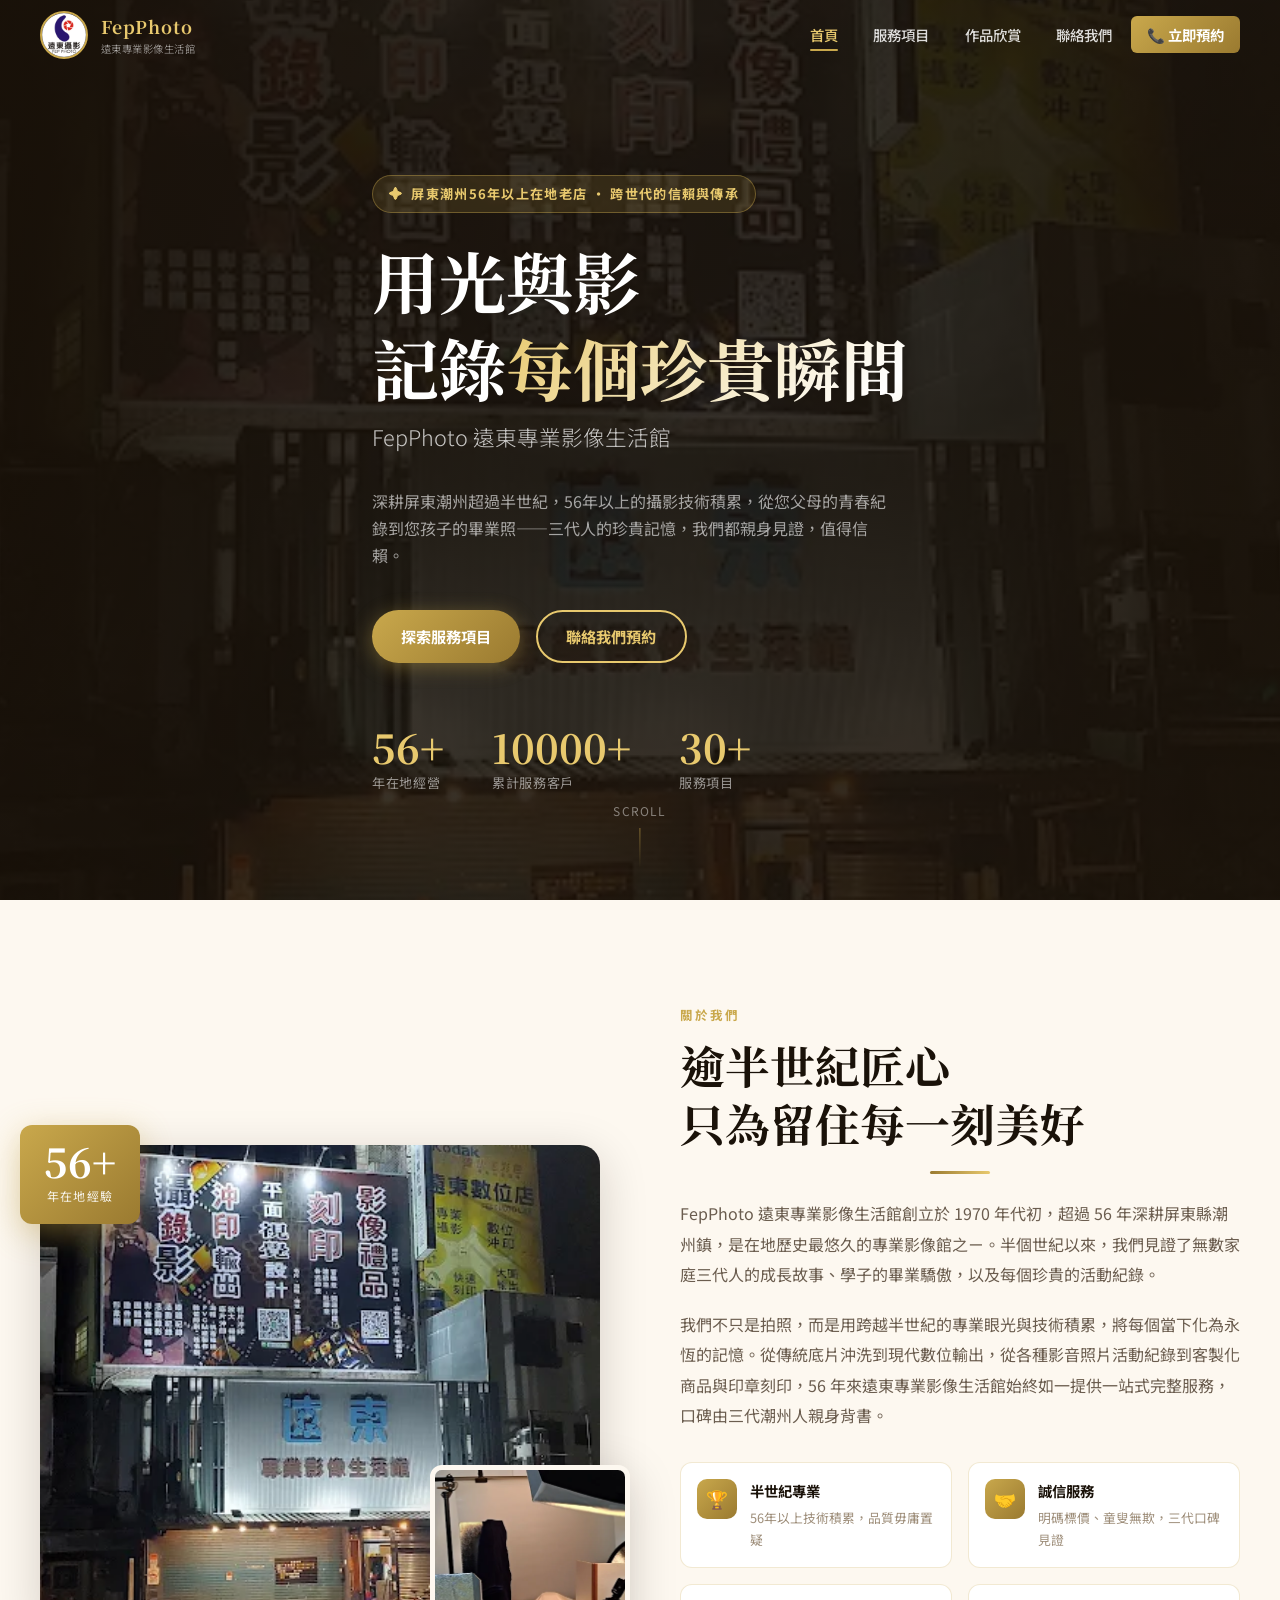
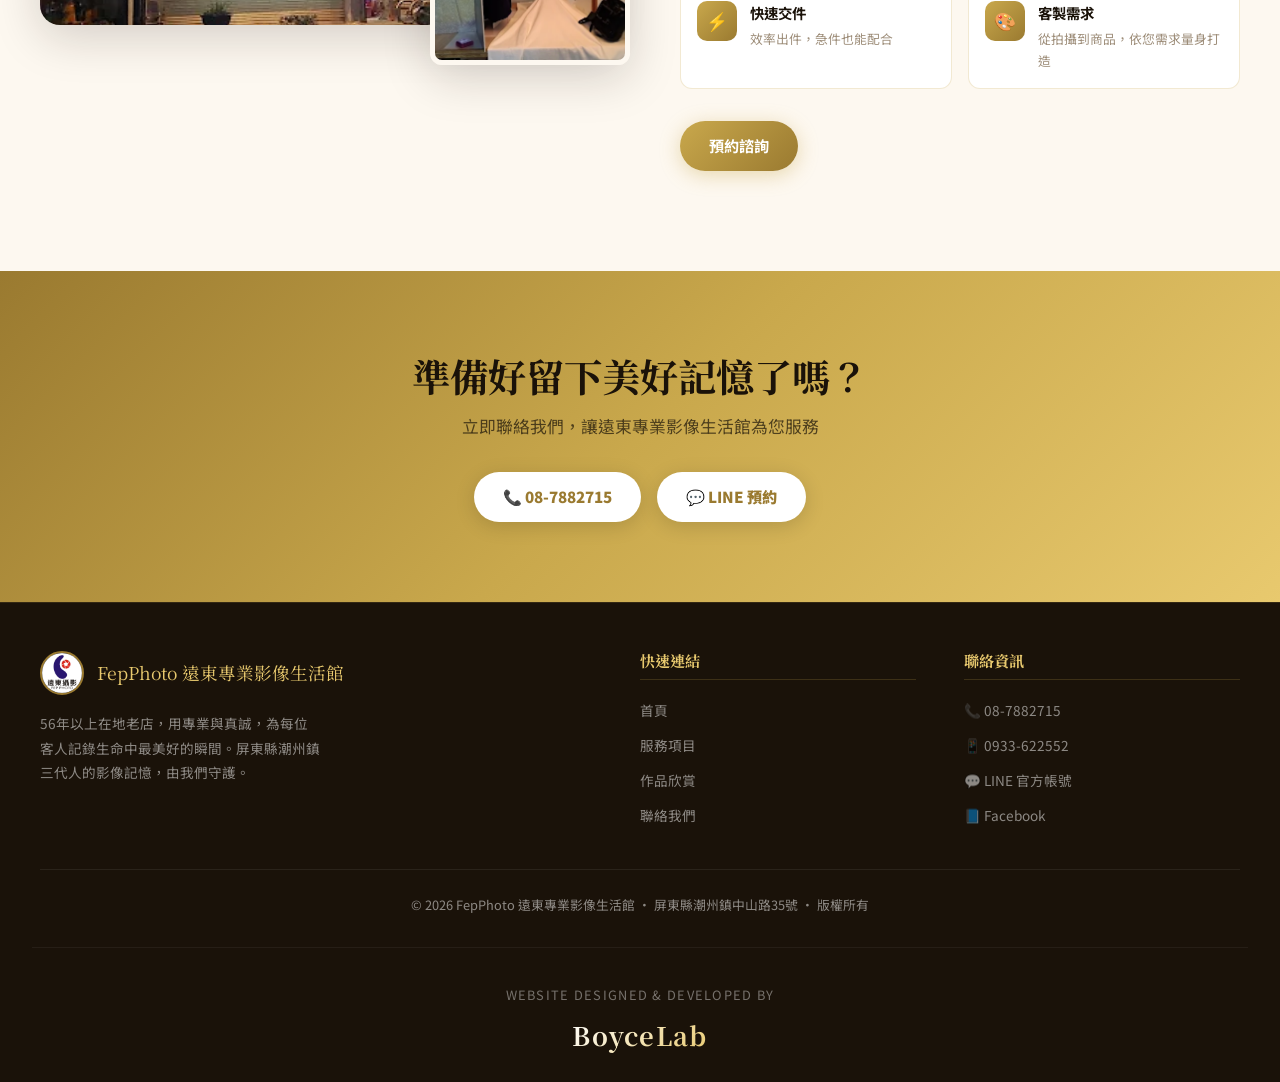
==== commit a584b873: "v2" ====
--- a/index.html
+++ b/index.html
@@ -1,513 +1,301 @@
-<!DOCTYPE html>
+<!doctype html>
 <html lang="zh-TW">
-<head>
-  <meta charset="UTF-8">
-  <meta name="viewport" content="width=device-width, initial-scale=1.0">
-  <title>FepPhoto 遠東照相館 | 屏東潮州56年以上在地老店</title>
-  <meta name="description" content="FepPhoto 遠東照相館，屏東縣潮州鎮在地56年以上照相館。提供證件照、婚紗攝影、全家福、商業攝影、客製化商品等專業服務。電話：08-7882715">
-  <meta name="keywords" content="遠東照相館,FepPhoto,屏東照相館,潮州照相館,證件照,婚紗攝影,全家福,攝影">
-  <link rel="canonical" href="https://www.fepphoto.com/">
-  <meta name="google-site-verification" content="google8245c8caf8b90706">
-  <meta name="google-site-verification" content="nr24NHyFVtujl5NdVV3GtezHlyLSi04UzE6ezLuLa_E" />
-  <meta property="og:type" content="website">
-  <meta property="og:title" content="FepPhoto 遠東照相館 | 屏東潮州56年以上在地老店">
-  <meta property="og:description" content="屏東縣潮州鎮在地56年以上照相館，提供證件照、婚紗、全家福、客製化商品等專業攝影服務">
-  <meta property="og:url" content="https://www.fepphoto.com/">
-  <meta property="og:image" content="https://www.fepphoto.com/assets/images/店面圖.webp">
-  <meta name="twitter:card" content="summary_large_image">
-  <link rel="icon" href="assets/images/遠東logo.jpg" type="image/jpeg">
-  <link rel="stylesheet" href="css/style.css">
-</head>
-<body>
-
-  <!-- ==================== NAVBAR ==================== -->
-  <nav class="navbar" id="navbar">
-    <div class="nav-inner">
-      <a href="index.html" class="nav-logo">
-        <img src="assets/images/遠東logo.jpg" alt="FepPhoto Logo">
-        <div class="nav-logo-text">
-          <span class="nav-logo-en">FepPhoto</span>
-          <span class="nav-logo-zh">遠東照相館</span>
-        </div>
-      </a>
-      <ul class="nav-links" id="navLinks">
-        <li><a href="index.html" class="active">首頁</a></li>
-        <li><a href="services.html">服務項目</a></li>
-        <li><a href="products.html">作品欣賞</a></li>
-        <li><a href="contact.html">聯絡我們</a></li>
-        <li><a href="tel:0878882715" class="nav-cta">📞 立即預約</a></li>
-      </ul>
-      <button class="nav-toggle" id="navToggle" aria-label="開啟選單">
-        <span></span><span></span><span></span>
-      </button>
-    </div>
-  </nav>
-
-  <!-- ==================== HERO ==================== -->
-  <section class="hero" id="hero">
-    <div class="hero-bg"></div>
-    <div class="hero-overlay"></div>
-    <div class="hero-content">
-      <div class="hero-badge">
-        <span>✦</span> 屏東潮州56年以上在地老店 · 跨世代的信賴與傳承
-      </div>
-      <h1>用光與影<br>記錄<span>每個珍貴瞬間</span></h1>
-      <p class="hero-subtitle">FepPhoto 遠東照相館</p>
-      <p class="hero-desc">深耕屏東潮州超過半世紀，56年以上的攝影技術積累，從您父母的婚紗到您孩子的畢業照——三代人的珍貴記憶，我們都親身見證，值得信賴。</p>
-      <div class="hero-actions">
-        <a href="services.html" class="btn btn-gold">探索服務項目</a>
-        <a href="contact.html" class="btn btn-outline" style="color:#e8c96e; border-color:#e8c96e;">聯絡我們預約</a>
-      </div>
-      <div class="hero-stats">
-        <div>
-          <span class="hero-stat-num" data-count="56" data-suffix="+">56+</span>
-          <div class="hero-stat-label">年在地經營</div>
-        </div>
-        <div>
-          <span class="hero-stat-num" data-count="10000" data-suffix="+">10000+</span>
-          <div class="hero-stat-label">累計服務客戶</div>
-        </div>
-        <div>
-          <span class="hero-stat-num" data-count="30" data-suffix="+">30+</span>
-          <div class="hero-stat-label">服務項目</div>
-        </div>
-      </div>
-    </div>
-    <div class="scroll-hint">SCROLL</div>
-  </section>
-
-  <!-- ==================== ABOUT ==================== -->
-  <section class="about" id="about">
-    <div class="about-inner">
-      <div class="about-images reveal">
-        <div class="about-badge">
-          <span class="about-badge-num">56+</span>
-          <span class="about-badge-text">年在地經驗</span>
-        </div>
-        <img src="assets/images/店面圖.webp" alt="遠東照相館店面" class="about-img-main">
-        <img src="assets/images/攝影棚以及器具.webp" alt="攝影棚設備" class="about-img-float">
-      </div>
-      <div class="about-content reveal reveal-delay-2">
-        <span class="section-label">關於我們</span>
-        <h2 class="section-title">逾半世紀匠心<br>只為留住每一刻美好</h2>
-        <div class="gold-divider"></div>
-        <p class="about-text">
-          FepPhoto 遠東照相館創立於 1970 年代初，超過 56 年深耕屏東縣潮州鎮，是在地歷史最悠久的照相館之一。半個世紀以來，我們見證了無數家庭三代人的成長故事、學子的畢業驕傲，以及每對新人最甜蜜的誓言。
+  <head>
+    <meta charset="UTF-8" />
+    <meta name="viewport" content="width=device-width, initial-scale=1.0" />
+    <title>FepPhoto 遠東專業影像生活館 | 屏東潮州56年以上在地老店</title>
+    <meta
+      name="description"
+      content="FepPhoto 遠東專業影像生活館，屏東縣潮州鎮在地56年以上照相館。提供證件照、各種影音照片活動紀錄、全家福、商業攝影、印章刻印、客製化商品等專業服務。電話：08-7882715"
+    />
+    <meta
+      name="keywords"
+      content="遠東,遠東照相館,遠東專業影像生活館,FepPhoto,屏東照相館,潮州照相館,證件照,各種影音照片活動紀錄,全家福,攝影,印章刻印"
+    />
+    <link rel="canonical" href="https://www.fepphoto.com/" />
+    <meta name="google-site-verification" content="google8245c8caf8b90706" />
+    <meta
+      name="google-site-verification"
+      content="nr24NHyFVtujl5NdVV3GtezHlyLSi04UzE6ezLuLa_E"
+    />
+    <meta property="og:type" content="website" />
+    <meta
+      property="og:title"
+      content="FepPhoto 遠東專業影像生活館 | 屏東潮州56年以上在地老店"
+    />
+    <meta
+      property="og:description"
+      content="屏東縣潮州鎮在地56年以上遠東專業影像生活館，提供證件照、各種影音照片活動紀錄、全家福、客製化商品等專業服務"
+    />
+    <meta property="og:url" content="https://www.fepphoto.com/" />
+    <meta
+      property="og:image"
+      content="https://www.fepphoto.com/assets/images/店面圖.webp"
+    />
+    <meta name="twitter:card" content="summary_large_image" />
+    <link rel="icon" href="assets/images/遠東logo.jpg" type="image/jpeg" />
+    <link rel="stylesheet" href="css/style.css" />
+  </head>
+  <body>
+    <!-- ==================== NAVBAR ==================== -->
+    <nav class="navbar" id="navbar">
+      <div class="nav-inner">
+        <a href="index.html" class="nav-logo">
+          <img src="assets/images/遠東logo.jpg" alt="FepPhoto Logo" />
+          <div class="nav-logo-text">
+            <span class="nav-logo-en">FepPhoto</span>
+            <span class="nav-logo-zh">遠東專業影像生活館</span>
+          </div>
+        </a>
+        <ul class="nav-links" id="navLinks">
+          <li><a href="index.html" class="active">首頁</a></li>
+          <li><a href="services.html">服務項目</a></li>
+          <li><a href="products.html">作品欣賞</a></li>
+          <li><a href="contact.html">聯絡我們</a></li>
+          <li><a href="tel:0878882715" class="nav-cta">📞 立即預約</a></li>
+        </ul>
+        <button class="nav-toggle" id="navToggle" aria-label="開啟選單">
+          <span></span><span></span><span></span>
+        </button>
+      </div>
+    </nav>
+
+    <!-- ==================== HERO ==================== -->
+    <section class="hero" id="hero">
+      <div class="hero-bg"></div>
+      <div class="hero-overlay"></div>
+      <div class="hero-content">
+        <div class="hero-badge">
+          <span>✦</span> 屏東潮州56年以上在地老店 · 跨世代的信賴與傳承
+        </div>
+        <h1>用光與影<br />記錄<span>每個珍貴瞬間</span></h1>
+        <p class="hero-subtitle">FepPhoto 遠東專業影像生活館</p>
+        <p class="hero-desc">
+          深耕屏東潮州超過半世紀，56年以上的攝影技術積累，從您父母的青春紀錄到您孩子的畢業照——三代人的珍貴記憶，我們都親身見證，值得信賴。
         </p>
-        <p class="about-text">
-          我們不只是拍照，而是用跨越半世紀的專業眼光與技術積累，將每個當下化為永恆的記憶。從傳統底片沖洗到現代數位輸出，從婚紗攝影到客製化商品，56 年來遠東照相館始終如一提供一站式完整服務，口碑由三代潮州人親身背書。
-        </p>
-        <div class="about-values">
-          <div class="about-value-item">
-            <div class="about-value-icon">🏆</div>
-            <div>
-              <div class="about-value-title">半世紀專業</div>
-              <div class="about-value-desc">56年以上技術積累，品質毋庸置疑</div>
-            </div>
-          </div>
-          <div class="about-value-item">
-            <div class="about-value-icon">🤝</div>
-            <div>
-              <div class="about-value-title">誠信服務</div>
-              <div class="about-value-desc">明碼標價、童叟無欺，三代口碑見證</div>
-            </div>
-          </div>
-          <div class="about-value-item">
-            <div class="about-value-icon">⚡</div>
-            <div>
-              <div class="about-value-title">快速交件</div>
-              <div class="about-value-desc">效率出件，急件也能配合</div>
-            </div>
-          </div>
-          <div class="about-value-item">
-            <div class="about-value-icon">🎨</div>
-            <div>
-              <div class="about-value-title">客製需求</div>
-              <div class="about-value-desc">從拍攝到商品，依您需求量身打造</div>
-            </div>
-          </div>
-        </div>
-        <a href="contact.html" class="btn btn-gold">預約諮詢</a>
-      </div>
-    </div>
-  </section>
-
-  <!-- ==================== SERVICES PREVIEW ==================== -->
-  <section class="services" id="services">
-    <div class="services-inner">
-      <div class="text-center reveal">
-        <span class="section-label">服務項目</span>
-        <h2 class="section-title">專業全方位<br>影像服務</h2>
-        <div class="gold-divider"></div>
-        <p class="section-desc" style="color:rgba(255,255,255,0.55);">從傳統攝影到現代客製化周邊，任何影像需求，我們都能滿足</p>
-      </div>
-      <div class="services-grid">
-        <div class="service-card reveal reveal-delay-1">
-          <div class="service-icon">📷</div>
-          <div class="service-name">證件照</div>
-          <div class="service-desc">護照、身份證、學生證、工作證等各式證件照，專業燈光保證品質</div>
-        </div>
-        <div class="service-card reveal reveal-delay-2">
-          <div class="service-icon">💍</div>
-          <div class="service-name">婚紗攝影</div>
-          <div class="service-desc">記錄最美好的誓約，打造永恆珍貴的婚紗影像紀念</div>
-        </div>
-        <div class="service-card reveal reveal-delay-3">
-          <div class="service-icon">👨‍👩‍👧</div>
-          <div class="service-name">全家福</div>
-          <div class="service-desc">凝聚家人情感，專業棚拍讓每個家庭畫面都溫馨動人</div>
-        </div>
-        <div class="service-card reveal reveal-delay-1">
-          <div class="service-icon">📸</div>
-          <div class="service-name">形象照</div>
-          <div class="service-desc">個人形象塑造、履歷照、商業人像，展現您最好的一面</div>
-        </div>
-        <div class="service-card reveal reveal-delay-2">
-          <div class="service-icon">🎓</div>
-          <div class="service-name">畢業攝影</div>
-          <div class="service-desc">個人及團體畢業照，記錄青春最美的榮耀時刻</div>
-        </div>
-        <div class="service-card reveal reveal-delay-3">
-          <div class="service-icon">🎁</div>
-          <div class="service-name">客製化商品</div>
-          <div class="service-desc">馬克杯、抱枕、水晶貼、衣服套印等，讓影像製成獨一無二的禮物</div>
-        </div>
-        <div class="service-card reveal reveal-delay-1">
-          <div class="service-icon">🖼️</div>
-          <div class="service-name">沖印輸出</div>
-          <div class="service-desc">高品質彩色沖印、大圖輸出、相框裝裱一站完成</div>
-        </div>
-        <div class="service-card reveal reveal-delay-2">
-          <div class="service-icon">🎞️</div>
-          <div class="service-name">底片服務</div>
-          <div class="service-desc">傳統底片沖洗、拍貼機底片，保留老時光的溫度</div>
-        </div>
-      </div>
-      <div class="text-center reveal" style="margin-top:3rem;">
-        <a href="services.html" class="btn btn-gold">查看所有服務</a>
-      </div>
-    </div>
-  </section>
-
-  <!-- ==================== GALLERY ==================== -->
-  <section class="gallery" id="gallery">
-    <div class="gallery-inner">
-      <div class="text-center reveal">
-        <span class="section-label">作品欣賞</span>
-        <h2 class="section-title">用鏡頭說故事</h2>
-        <div class="gold-divider"></div>
-        <p class="section-desc">每一張作品背後，都是一段值得珍藏的記憶</p>
-      </div>
-      <div class="gallery-grid reveal">
-        <div class="gallery-item large">
-          <img src="assets/images/畢業團體照.webp" alt="畢業團體照">
-          <div class="gallery-info">
-            <span class="gallery-info-text">畢業團體攝影</span>
-          </div>
-        </div>
-        <div class="gallery-item">
-          <img src="assets/images/寫真.webp" alt="寫真攝影">
-          <div class="gallery-info">
-            <span class="gallery-info-text">個人寫真</span>
-          </div>
-        </div>
-        <div class="gallery-item">
-          <img src="assets/images/團體照.webp" alt="團體照">
-          <div class="gallery-info">
-            <span class="gallery-info-text">團體攝影</span>
-          </div>
-        </div>
-        <div class="gallery-item">
-          <img src="assets/images/美食特寫照片.webp" alt="商業攝影">
-          <div class="gallery-info">
-            <span class="gallery-info-text">商業攝影</span>
-          </div>
-        </div>
-        <div class="gallery-item">
-          <img src="assets/images/美食特寫照2.webp" alt="商業特寫攝影">
-          <div class="gallery-info">
-            <span class="gallery-info-text">商品特寫</span>
-          </div>
-        </div>
-      </div>
-      <div class="text-center reveal" style="margin-top:2.5rem;">
-        <a href="products.html" class="btn btn-gold">查看更多作品</a>
-      </div>
-    </div>
-  </section>
-
-  <!-- ==================== WHY US ==================== -->
-  <section class="features" id="features">
-    <div class="features-inner">
-      <div class="text-center reveal">
-        <span class="section-label">為何選擇我們</span>
-        <h2 class="section-title" style="color:white;">在地信賴<br>品質保證</h2>
-        <div class="gold-divider"></div>
-        <p class="section-desc" style="color:rgba(255,255,255,0.55);">56年以上口碑傳承，三代家庭的共同記憶，每位顧客都是我們最重要的夥伴</p>
-      </div>
-      <div class="features-grid">
-        <div class="feature-item reveal reveal-delay-1">
-          <span class="feature-icon">🏠</span>
-          <div class="feature-title">56年以上在地老店</div>
-          <div class="feature-desc">深耕潮州鎮超過半世紀，三代家庭的影像記憶皆在此誕生，是潮州鎮最受信賴的照相館</div>
-        </div>
-        <div class="feature-item reveal reveal-delay-2">
-          <span class="feature-icon">🎯</span>
-          <div class="feature-title">專業設備</div>
-          <div class="feature-desc">專業攝影棚、高端設備，確保每張影像都達到最高品質標準</div>
-        </div>
-        <div class="feature-item reveal reveal-delay-3">
-          <span class="feature-icon">💯</span>
-          <div class="feature-title">誠信第一</div>
-          <div class="feature-desc">童叟無欺，明碼標價，讓您安心消費，服務不滿意我們全力改善</div>
-        </div>
-        <div class="feature-item reveal reveal-delay-4">
-          <span class="feature-icon">🌟</span>
-          <div class="feature-title">一站式服務</div>
-          <div class="feature-desc">從拍攝、修圖、沖印到客製商品，一家搞定所有影像需求</div>
-        </div>
-        <div class="feature-item reveal reveal-delay-1">
-          <span class="feature-icon">☁️</span>
-          <div class="feature-title">雲端影像存放</div>
-          <div class="feature-desc">數位化管理您的珍貴影像，隨時隨地存取，不再擔心照片遺失或損毀</div>
-        </div>
-      </div>
-    </div>
-  </section>
-
-  <!-- ==================== CLOUD STORAGE ==================== -->
-  <section class="cloud-section" style="padding:100px 2rem; background:var(--cream);">
-    <div style="max-width:1200px; margin:0 auto;">
-      <div class="text-center reveal">
-        <span class="section-label">雲端服務</span>
-        <h2 class="section-title">影像上雲端<br>隨時取用 · 永久珍存</h2>
-        <div class="gold-divider"></div>
-        <p class="section-desc">告別硬碟故障、底片老化的煩惱。遠東照相館提供雲端影像存放服務，讓您的珍貴記憶安全保存在雲端，任何裝置都能輕鬆取用。</p>
-      </div>
-
-      <div class="cloud-grid" style="display:grid; grid-template-columns:1fr 1fr; gap:4rem; align-items:center; margin-top:3rem;">
-        <!-- Left: Visual -->
-        <div class="reveal" style="position:relative;">
-          <div style="background:linear-gradient(135deg,var(--dark) 0%,var(--dark-2) 100%); border-radius:var(--radius-lg); padding:3rem; border:1px solid var(--border); position:relative; overflow:hidden;">
-            <div style="text-align:center; margin-bottom:2rem;">
-              <div style="font-size:5rem; animation:bounce 3s ease-in-out infinite;">☁️</div>
-              <div style="display:flex; justify-content:center; gap:0.5rem; margin-top:1rem; flex-wrap:wrap;">
-                <span style="background:rgba(201,168,76,0.15); border:1px solid rgba(201,168,76,0.3); color:var(--gold-light); padding:0.3rem 0.8rem; border-radius:50px; font-size:0.78rem;">📷 照片</span>
-                <span style="background:rgba(201,168,76,0.15); border:1px solid rgba(201,168,76,0.3); color:var(--gold-light); padding:0.3rem 0.8rem; border-radius:50px; font-size:0.78rem;">🎞️ 底片</span>
-                <span style="background:rgba(201,168,76,0.15); border:1px solid rgba(201,168,76,0.3); color:var(--gold-light); padding:0.3rem 0.8rem; border-radius:50px; font-size:0.78rem;">💍 婚紗</span>
-                <span style="background:rgba(201,168,76,0.15); border:1px solid rgba(201,168,76,0.3); color:var(--gold-light); padding:0.3rem 0.8rem; border-radius:50px; font-size:0.78rem;">🎓 畢業照</span>
-                <span style="background:rgba(201,168,76,0.15); border:1px solid rgba(201,168,76,0.3); color:var(--gold-light); padding:0.3rem 0.8rem; border-radius:50px; font-size:0.78rem;">👨‍👩‍👧 全家福</span>
-              </div>
-            </div>
-            <div style="display:flex; justify-content:center; gap:3rem; margin-top:1.5rem;">
-              <div style="text-align:center; color:rgba(255,255,255,0.6);">
-                <div style="font-size:2.2rem;">📱</div>
-                <div style="font-size:0.75rem; margin-top:0.3rem;">手機</div>
-              </div>
-              <div style="text-align:center; color:rgba(255,255,255,0.6);">
-                <div style="font-size:2.2rem;">💻</div>
-                <div style="font-size:0.75rem; margin-top:0.3rem;">電腦</div>
-              </div>
-              <div style="text-align:center; color:rgba(255,255,255,0.6);">
-                <div style="font-size:2.2rem;">📟</div>
-                <div style="font-size:0.75rem; margin-top:0.3rem;">平板</div>
-              </div>
-            </div>
-            <div style="background:rgba(201,168,76,0.1); border:1px solid rgba(201,168,76,0.25); border-radius:var(--radius); padding:1rem; margin-top:1.5rem; text-align:center;">
-              <div style="color:var(--gold-light); font-weight:700; font-size:0.9rem;">✅ 安全加密 · 隨時取用 · 永久保存</div>
-            </div>
-          </div>
-        </div>
-
-        <!-- Right: Benefits -->
-        <div class="reveal reveal-delay-2">
-          <div style="display:flex; flex-direction:column; gap:1.5rem;">
-            <div style="display:flex; gap:1.2rem; align-items:flex-start;">
-              <div style="width:52px; height:52px; background:linear-gradient(135deg,var(--gold),var(--gold-dark)); border-radius:14px; display:flex; align-items:center; justify-content:center; font-size:1.4rem; flex-shrink:0;">🔒</div>
+        <div class="hero-actions">
+          <a href="services.html" class="btn btn-gold">探索服務項目</a>
+          <a
+            href="contact.html"
+            class="btn btn-outline"
+            style="color: #e8c96e; border-color: #e8c96e"
+            >聯絡我們預約</a
+          >
+        </div>
+        <div class="hero-stats">
+          <div>
+            <span class="hero-stat-num" data-count="56" data-suffix="+"
+              >56+</span
+            >
+            <div class="hero-stat-label">年在地經營</div>
+          </div>
+          <div>
+            <span class="hero-stat-num" data-count="10000" data-suffix="+"
+              >10000+</span
+            >
+            <div class="hero-stat-label">累計服務客戶</div>
+          </div>
+          <div>
+            <span class="hero-stat-num" data-count="30" data-suffix="+"
+              >30+</span
+            >
+            <div class="hero-stat-label">服務項目</div>
+          </div>
+        </div>
+      </div>
+      <div class="scroll-hint">SCROLL</div>
+    </section>
+
+    <!-- ==================== ABOUT ==================== -->
+    <section class="about" id="about">
+      <div class="about-inner">
+        <div class="about-images reveal">
+          <div class="about-badge">
+            <span class="about-badge-num">56+</span>
+            <span class="about-badge-text">年在地經驗</span>
+          </div>
+          <img
+            src="assets/images/店面圖.webp"
+            alt="遠東專業影像生活館店面"
+            class="about-img-main"
+          />
+          <img
+            src="assets/images/攝影棚以及器具.webp"
+            alt="攝影棚設備"
+            class="about-img-float"
+          />
+        </div>
+        <div class="about-content reveal reveal-delay-2">
+          <span class="section-label">關於我們</span>
+          <h2 class="section-title">逾半世紀匠心<br />只為留住每一刻美好</h2>
+          <div class="gold-divider"></div>
+          <p class="about-text">
+            FepPhoto 遠東專業影像生活館創立於 1970 年代初，超過 56
+            年深耕屏東縣潮州鎮，是在地歷史最悠久的專業影像館之ㄧ。半個世紀以來，我們見證了無數家庭三代人的成長故事、學子的畢業驕傲，以及每個珍貴的活動紀錄。
+          </p>
+          <p class="about-text">
+            我們不只是拍照，而是用跨越半世紀的專業眼光與技術積累，將每個當下化為永恆的記憶。從傳統底片沖洗到現代數位輸出，從各種影音照片活動紀錄到客製化商品與印章刻印，56
+            年來遠東專業影像生活館始終如一提供一站式完整服務，口碑由三代潮州人親身背書。
+          </p>
+          <div class="about-values">
+            <div class="about-value-item">
+              <div class="about-value-icon">🏆</div>
               <div>
-                <div style="font-family:'Noto Serif TC',serif; font-weight:700; font-size:1.05rem; color:var(--dark); margin-bottom:0.4rem;">安全加密存放</div>
-                <div style="color:var(--text-light); font-size:0.88rem; line-height:1.7;">每一張影像都經過加密保護，只有您能存取自己的珍貴照片，完全保障隱私安全。</div>
-              </div>
-            </div>
-            <div style="display:flex; gap:1.2rem; align-items:flex-start;">
-              <div style="width:52px; height:52px; background:linear-gradient(135deg,var(--gold),var(--gold-dark)); border-radius:14px; display:flex; align-items:center; justify-content:center; font-size:1.4rem; flex-shrink:0;">📲</div>
-              <div>
-                <div style="font-family:'Noto Serif TC',serif; font-weight:700; font-size:1.05rem; color:var(--dark); margin-bottom:0.4rem;">隨時隨地取用</div>
-                <div style="color:var(--text-light); font-size:0.88rem; line-height:1.7;">手機、電腦、平板無縫切換。出門在外也能即時分享影像給家人朋友，便利不受限。</div>
-              </div>
-            </div>
-            <div style="display:flex; gap:1.2rem; align-items:flex-start;">
-              <div style="width:52px; height:52px; background:linear-gradient(135deg,var(--gold),var(--gold-dark)); border-radius:14px; display:flex; align-items:center; justify-content:center; font-size:1.4rem; flex-shrink:0;">♾️</div>
-              <div>
-                <div style="font-family:'Noto Serif TC',serif; font-weight:700; font-size:1.05rem; color:var(--dark); margin-bottom:0.4rem;">永久保存不失真</div>
-                <div style="color:var(--text-light); font-size:0.88rem; line-height:1.7;">不再怕硬碟損壞、底片老化、USB 遺失。雲端備份讓珍貴記憶永遠清晰如初，代代相傳。</div>
-              </div>
-            </div>
-            <div style="display:flex; gap:1.2rem; align-items:flex-start;">
-              <div style="width:52px; height:52px; background:linear-gradient(135deg,var(--gold),var(--gold-dark)); border-radius:14px; display:flex; align-items:center; justify-content:center; font-size:1.4rem; flex-shrink:0;">🗂️</div>
-              <div>
-                <div style="font-family:'Noto Serif TC',serif; font-weight:700; font-size:1.05rem; color:var(--dark); margin-bottom:0.4rem;">整理簡潔一目了然</div>
-                <div style="color:var(--text-light); font-size:0.88rem; line-height:1.7;">系統化分類管理，依日期、活動、主題整理，快速找到任何時期的影像紀錄，省時省力。</div>
-              </div>
-            </div>
-          </div>
-          <div style="margin-top:2rem;">
-            <a href="contact.html" class="btn btn-gold">來電詢問雲端服務</a>
-          </div>
-        </div>
-      </div>
-
-      <!-- Bottom stats bar -->
-      <div class="cloud-stats-grid reveal" style="display:grid; grid-template-columns:repeat(3,1fr); gap:1.5rem; margin-top:3rem;">
-        <div style="background:var(--dark); border-radius:var(--radius-lg); padding:2rem; text-align:center; border:1px solid rgba(201,168,76,0.2);">
-          <div style="font-family:'Noto Serif TC',serif; font-size:2rem; font-weight:700; color:var(--gold-light);" data-count="1000" data-suffix="+">1000+</div>
-          <div style="color:rgba(255,255,255,0.5); font-size:0.85rem; margin-top:0.3rem;">已存放影像筆數</div>
-        </div>
-        <div style="background:var(--dark); border-radius:var(--radius-lg); padding:2rem; text-align:center; border:1px solid rgba(201,168,76,0.2);">
-          <div style="font-family:'Noto Serif TC',serif; font-size:2rem; font-weight:700; color:var(--gold-light);">99.9%</div>
-          <div style="color:rgba(255,255,255,0.5); font-size:0.85rem; margin-top:0.3rem;">資料安全可靠度</div>
-        </div>
-        <div style="background:var(--dark); border-radius:var(--radius-lg); padding:2rem; text-align:center; border:1px solid rgba(201,168,76,0.2);">
-          <div style="font-family:'Noto Serif TC',serif; font-size:2rem; font-weight:700; color:var(--gold-light);">24/7</div>
-          <div style="color:rgba(255,255,255,0.5); font-size:0.85rem; margin-top:0.3rem;">全天候隨時存取</div>
-        </div>
-      </div>
-    </div>
-  </section>
-
-  <!-- ==================== CONTACT PREVIEW ==================== -->
-  <section class="contact" id="contact">
-    <div class="contact-inner">
-      <div class="contact-info-card reveal">
-        <h3>聯絡我們</h3>
-        <p>有任何問題或預約需求，歡迎隨時與我們聯繫</p>
-
-        <div class="contact-item">
-          <div class="contact-item-icon">📍</div>
-          <div>
-            <div class="contact-item-label">店址</div>
-            <div class="contact-item-value">屏東縣潮州鎮中山路35號</div>
-          </div>
-        </div>
-        <div class="contact-item">
-          <div class="contact-item-icon">📞</div>
-          <div>
-            <div class="contact-item-label">電話</div>
-            <div class="contact-item-value">
-              <a href="tel:0878882715">08-7882715</a><br>
-              <a href="tel:0933622552">0933-622552</a>
-            </div>
-          </div>
-        </div>
-        <div class="contact-item">
-          <div class="contact-item-icon">🕐</div>
-          <div>
-            <div class="contact-item-label">營業時間</div>
-            <div class="contact-item-value">
-              <div class="hours-grid">
-                <div class="hours-row">
-                  <span class="hours-day">週一 ～ 週五</span>
-                  <span class="hours-time">08:00 – 21:00</span>
-                </div>
-                <div class="hours-row">
-                  <span class="hours-day">週六</span>
-                  <span class="hours-time">09:00 – 18:00</span>
-                </div>
-                <div class="hours-row">
-                  <span class="hours-day">週日</span>
-                  <span class="hours-special">請來電確認是否營業</span>
+                <div class="about-value-title">半世紀專業</div>
+                <div class="about-value-desc">
+                  56年以上技術積累，品質毋庸置疑
                 </div>
               </div>
             </div>
-          </div>
-        </div>
-
-        <div class="social-links">
-          <a href="https://www.facebook.com/fepphoto/?locale=zh_TW" target="_blank" rel="noopener" class="social-btn fb">
-            <svg width="16" height="16" viewBox="0 0 24 24" fill="currentColor"><path d="M24 12.073c0-6.627-5.373-12-12-12s-12 5.373-12 12c0 5.99 4.388 10.954 10.125 11.854v-8.385H7.078v-3.47h3.047V9.43c0-3.007 1.792-4.669 4.533-4.669 1.312 0 2.686.235 2.686.235v2.953H15.83c-1.491 0-1.956.925-1.956 1.874v2.25h3.328l-.532 3.47h-2.796v8.385C19.612 23.027 24 18.062 24 12.073z"/></svg>
-            Facebook
-          </a>
-          <a href="https://lin.ee/yuSKPWY" target="_blank" rel="noopener" class="social-btn line">
-            <svg width="16" height="16" viewBox="0 0 24 24" fill="currentColor"><path d="M19.365 9.863c.349 0 .63.285.63.631 0 .345-.281.63-.63.63H17.61v1.125h1.755c.349 0 .63.283.63.63 0 .344-.281.629-.63.629h-2.386c-.345 0-.627-.285-.627-.629V8.108c0-.345.282-.63.63-.63h2.386c.349 0 .63.285.63.63 0 .349-.281.63-.63.63H17.61v1.125h1.755zm-3.855 3.016c0 .27-.174.51-.432.596-.064.021-.133.031-.199.031-.211 0-.391-.09-.51-.25l-2.443-3.317v2.94c0 .344-.279.629-.631.629-.346 0-.626-.285-.626-.629V8.108c0-.27.173-.51.43-.595.06-.023.136-.033.194-.033.195 0 .375.104.495.254l2.462 3.33V8.108c0-.345.282-.63.63-.63.345 0 .63.285.63.63v4.771zm-5.741 0c0 .344-.282.629-.631.629-.345 0-.627-.285-.627-.629V8.108c0-.345.282-.63.627-.63.349 0 .631.285.631.63v4.771zm-2.466.629H4.917c-.345 0-.63-.285-.63-.629V8.108c0-.345.285-.63.63-.63.348 0 .63.285.63.63v4.141h1.756c.348 0 .629.283.629.63 0 .344-.281.629-.629.629M24 10.314C24 4.943 18.615.572 12 .572S0 4.943 0 10.314c0 4.811 4.27 8.842 10.035 9.608.391.082.923.258 1.058.59.12.301.079.766.038 1.08l-.164 1.02c-.045.301-.24 1.186 1.049.645 1.291-.539 6.916-4.078 9.436-6.975C23.176 14.393 24 12.458 24 10.314"/></svg>
-            LINE 官方
-          </a>
-        </div>
-      </div>
-
-      <div class="reveal reveal-delay-2">
-        <div class="text-center" style="margin-bottom:1.5rem;">
-          <span class="section-label">找到我們</span>
-          <h2 class="section-title">店家位置</h2>
-          <div class="gold-divider"></div>
-        </div>
-        <div class="map-container">
-          <iframe
-            src="https://www.google.com/maps/embed?pb=!1m18!1m12!1m3!1d3678.5!2d120.5415!3d22.5516!2m3!1f0!2f0!3f0!3m2!1i1024!2i768!4f13.1!3m3!1m2!1s0x346e9d5b0c9d0001%3A0x0!2z5dWP5p2x5BW95Zyw5bee6K235b2V5Lit5bGx6Lev35omPw!5e0!3m2!1szh-TW!2stw!4v1699000000000!5m2!1szh-TW!2stw&q=屏東縣潮州鎮中山路35號"
-            allowfullscreen=""
-            loading="lazy"
-            referrerpolicy="no-referrer-when-downgrade"
-            title="遠東照相館地圖位置">
-          </iframe>
-        </div>
-        <p style="text-align:center; margin-top:1rem; color:var(--text-muted); font-size:0.85rem;">
-          📍 屏東縣潮州鎮中山路35號 ·
-          <a href="https://maps.google.com/?q=屏東縣潮州鎮中山路35號" target="_blank" style="color:var(--gold);">在 Google Maps 開啟</a>
+            <div class="about-value-item">
+              <div class="about-value-icon">🤝</div>
+              <div>
+                <div class="about-value-title">誠信服務</div>
+                <div class="about-value-desc">
+                  明碼標價、童叟無欺，三代口碑見證
+                </div>
+              </div>
+            </div>
+            <div class="about-value-item">
+              <div class="about-value-icon">⚡</div>
+              <div>
+                <div class="about-value-title">快速交件</div>
+                <div class="about-value-desc">效率出件，急件也能配合</div>
+              </div>
+            </div>
+            <div class="about-value-item">
+              <div class="about-value-icon">🎨</div>
+              <div>
+                <div class="about-value-title">客製需求</div>
+                <div class="about-value-desc">
+                  從拍攝到商品，依您需求量身打造
+                </div>
+              </div>
+            </div>
+          </div>
+          <a href="contact.html" class="btn btn-gold">預約諮詢</a>
+        </div>
+      </div>
+    </section>
+
+    <!-- Sections removed for simplicity -->
+
+    <!-- ==================== CTA BANNER ==================== -->
+    <section class="cta-banner">
+      <h2>準備好留下美好記憶了嗎？</h2>
+      <p>立即聯絡我們，讓遠東專業影像生活館為您服務</p>
+      <div
+        style="
+          display: flex;
+          gap: 1rem;
+          justify-content: center;
+          flex-wrap: wrap;
+        "
+      >
+        <a href="tel:0878882715" class="btn btn-white">📞 08-7882715</a>
+        <a
+          href="https://lin.ee/yuSKPWY"
+          target="_blank"
+          rel="noopener"
+          class="btn btn-white"
+          >💬 LINE 預約</a
+        >
+      </div>
+    </section>
+
+    <!-- ==================== FOOTER ==================== -->
+    <footer class="footer">
+      <div class="footer-inner">
+        <div>
+          <div class="footer-brand-logo">
+            <img src="assets/images/遠東logo.jpg" alt="FepPhoto Logo" />
+            <span class="footer-brand-name">FepPhoto 遠東專業影像生活館</span>
+          </div>
+          <p class="footer-desc">
+            56年以上在地老店，用專業與真誠，為每位客人記錄生命中最美好的瞬間。屏東縣潮州鎮三代人的影像記憶，由我們守護。
+          </p>
+        </div>
+        <div class="footer-col">
+          <h4>快速連結</h4>
+          <ul>
+            <li><a href="index.html">首頁</a></li>
+            <li><a href="services.html">服務項目</a></li>
+            <li><a href="products.html">作品欣賞</a></li>
+            <li><a href="contact.html">聯絡我們</a></li>
+          </ul>
+        </div>
+        <div class="footer-col">
+          <h4>聯絡資訊</h4>
+          <ul>
+            <li><a href="tel:0878882715">📞 08-7882715</a></li>
+            <li><a href="tel:0933622552">📱 0933-622552</a></li>
+            <li>
+              <a href="https://lin.ee/yuSKPWY" target="_blank"
+                >💬 LINE 官方帳號</a
+              >
+            </li>
+            <li>
+              <a
+                href="https://www.facebook.com/fepphoto/?locale=zh_TW"
+                target="_blank"
+                >📘 Facebook</a
+              >
+            </li>
+          </ul>
+        </div>
+      </div>
+      <div class="footer-bottom">
+        <p>
+          © 2026 FepPhoto 遠東專業影像生活館 · 屏東縣潮州鎮中山路35號 ·
+          版權所有
         </p>
       </div>
-    </div>
-  </section>
-
-  <!-- ==================== CTA BANNER ==================== -->
-  <section class="cta-banner">
-    <h2>準備好留下美好記憶了嗎？</h2>
-    <p>立即聯絡我們，讓遠東照相館為您服務</p>
-    <div style="display:flex; gap:1rem; justify-content:center; flex-wrap:wrap;">
-      <a href="tel:0878882715" class="btn btn-white">📞 08-7882715</a>
-      <a href="https://lin.ee/yuSKPWY" target="_blank" rel="noopener" class="btn btn-white">💬 LINE 預約</a>
-    </div>
-  </section>
-
-  <!-- ==================== FOOTER ==================== -->
-  <footer class="footer">
-    <div class="footer-inner">
-      <div>
-        <div class="footer-brand-logo">
-          <img src="assets/images/遠東logo.jpg" alt="FepPhoto Logo">
-          <span class="footer-brand-name">FepPhoto 遠東照相館</span>
-        </div>
-        <p class="footer-desc">56年以上在地老店，用專業與真誠，為每位客人記錄生命中最美好的瞬間。屏東縣潮州鎮三代人的影像記憶，由我們守護。</p>
-      </div>
-      <div class="footer-col">
-        <h4>快速連結</h4>
-        <ul>
-          <li><a href="index.html">首頁</a></li>
-          <li><a href="services.html">服務項目</a></li>
-          <li><a href="products.html">作品欣賞</a></li>
-          <li><a href="contact.html">聯絡我們</a></li>
-        </ul>
-      </div>
-      <div class="footer-col">
-        <h4>聯絡資訊</h4>
-        <ul>
-          <li><a href="tel:0878882715">📞 08-7882715</a></li>
-          <li><a href="tel:0933622552">📱 0933-622552</a></li>
-          <li><a href="https://lin.ee/yuSKPWY" target="_blank">💬 LINE 官方帳號</a></li>
-          <li><a href="https://www.facebook.com/fepphoto/?locale=zh_TW" target="_blank">📘 Facebook</a></li>
-        </ul>
-      </div>
-    </div>
-    <div class="footer-bottom">
-      <p>© 2026 FepPhoto 遠東照相館 · 屏東縣潮州鎮中山路35號 · 版權所有</p>
-    </div>
-    <!-- BoyceLab 網站製作聲明 -->
-    <div style="margin-top:2rem; padding-top:2rem; border-top:1px solid rgba(255,255,255,0.05); text-align:center;">
-      <a href="https://www.boycelab.com/" target="_blank" rel="noopener" style="display:inline-flex; flex-direction:column; align-items:center; gap:0.5rem; transition:transform 0.3s ease;">
-        <span style="font-size:0.8rem; color:rgba(255,255,255,0.4); letter-spacing:0.1em; text-transform:uppercase;">Website Designed &amp; Developed by</span>
-        <span style="font-family:'Noto Serif TC',serif; font-size:1.6rem; font-weight:700; background:linear-gradient(135deg, #fff, var(--gold-light)); -webkit-background-clip:text; -webkit-text-fill-color:transparent; letter-spacing:0.05em;">BoyceLab</span>
-      </a>
-    </div>
-  </footer>
-
-  <script src="js/main.js"></script>
-</body>
+      <!-- BoyceLab 網站製作聲明 -->
+      <div
+        style="
+          margin-top: 2rem;
+          padding-top: 2rem;
+          border-top: 1px solid rgba(255, 255, 255, 0.05);
+          text-align: center;
+        "
+      >
+        <a
+          href="https://www.boycelab.com/"
+          target="_blank"
+          rel="noopener"
+          style="
+            display: inline-flex;
+            flex-direction: column;
+            align-items: center;
+            gap: 0.5rem;
+            transition: transform 0.3s ease;
+          "
+        >
+          <span
+            style="
+              font-size: 0.8rem;
+              color: rgba(255, 255, 255, 0.4);
+              letter-spacing: 0.1em;
+              text-transform: uppercase;
+            "
+            >Website Designed &amp; Developed by</span
+          >
+          <span
+            style="
+              font-family: &quot;Noto Serif TC&quot;, serif;
+              font-size: 1.6rem;
+              font-weight: 700;
+              background: linear-gradient(135deg, #fff, var(--gold-light));
+              -webkit-background-clip: text;
+              -webkit-text-fill-color: transparent;
+              letter-spacing: 0.05em;
+            "
+            >BoyceLab</span
+          >
+        </a>
+      </div>
+    </footer>
+
+    <script src="js/main.js"></script>
+  </body>
 </html>
--- a/css/style.css
+++ b/css/style.css
@@ -2,7 +2,7 @@
    FepPhoto 遠東照相館 - Main Stylesheet
    ============================================ */
 
-@import url('https://fonts.googleapis.com/css2?family=Noto+Serif+TC:wght@300;400;500;600;700&family=Noto+Sans+TC:wght@300;400;500;700&display=swap');
+@import url("https://fonts.googleapis.com/css2?family=Noto+Serif+TC:wght@300;400;500;600;700&family=Noto+Sans+TC:wght@300;400;500;700&display=swap");
 
 /* === CSS Variables === */
 :root {
@@ -19,9 +19,9 @@
   --white: #ffffff;
   --section-bg: #fdf8f0;
   --card-bg: #fff;
-  --border: rgba(201,168,76,0.25);
-  --shadow: 0 4px 32px rgba(26,18,9,0.10);
-  --shadow-hover: 0 12px 48px rgba(26,18,9,0.18);
+  --border: rgba(201, 168, 76, 0.25);
+  --shadow: 0 4px 32px rgba(26, 18, 9, 0.1);
+  --shadow-hover: 0 12px 48px rgba(26, 18, 9, 0.18);
   --radius: 12px;
   --radius-lg: 20px;
   --transition: all 0.35s cubic-bezier(0.4, 0, 0.2, 1);
@@ -29,7 +29,13 @@
 }
 
 /* === Reset & Base === */
-*, *::before, *::after { box-sizing: border-box; margin: 0; padding: 0; }
+*,
+*::before,
+*::after {
+  box-sizing: border-box;
+  margin: 0;
+  padding: 0;
+}
 
 html {
   scroll-behavior: smooth;
@@ -37,20 +43,32 @@
 }
 
 body {
-  font-family: 'Noto Sans TC', sans-serif;
+  font-family: "Noto Sans TC", sans-serif;
   color: var(--text-main);
   background: var(--cream);
   line-height: 1.7;
   overflow-x: hidden;
 }
 
-img { max-width: 100%; height: auto; display: block; }
-a { color: inherit; text-decoration: none; }
-ul { list-style: none; }
+img {
+  max-width: 100%;
+  height: auto;
+  display: block;
+}
+a {
+  color: inherit;
+  text-decoration: none;
+}
+ul {
+  list-style: none;
+}
 
 /* === Typography === */
-h1, h2, h3, h4 {
-  font-family: 'Noto Serif TC', serif;
+h1,
+h2,
+h3,
+h4 {
+  font-family: "Noto Serif TC", serif;
   line-height: 1.3;
 }
 
@@ -77,7 +95,9 @@
   margin: 0 auto 2.5rem;
 }
 
-.text-center { text-align: center; }
+.text-center {
+  text-align: center;
+}
 
 /* === Gold Divider === */
 .gold-divider {
@@ -95,7 +115,7 @@
   gap: 0.5rem;
   padding: 0.75rem 1.8rem;
   border-radius: 50px;
-  font-family: 'Noto Sans TC', sans-serif;
+  font-family: "Noto Sans TC", sans-serif;
   font-weight: 700;
   font-size: 0.95rem;
   cursor: pointer;
@@ -107,12 +127,33 @@
 .btn-gold {
   background: linear-gradient(135deg, var(--gold), var(--gold-dark));
   color: var(--white);
-  box-shadow: 0 4px 20px rgba(201,168,76,0.4);
+  box-shadow: 0 4px 20px rgba(201, 168, 76, 0.4);
+  position: relative;
+  overflow: hidden;
+}
+.btn-gold::before {
+  content: "";
+  position: absolute;
+  top: 0;
+  left: -100%;
+  width: 50%;
+  height: 100%;
+  background: linear-gradient(
+    to right,
+    transparent,
+    rgba(255, 255, 255, 0.3),
+    transparent
+  );
+  transform: skewX(-20deg);
+  transition: 0.5s;
 }
 .btn-gold:hover {
   background: linear-gradient(135deg, var(--gold-light), var(--gold));
-  box-shadow: 0 6px 28px rgba(201,168,76,0.55);
+  box-shadow: 0 6px 28px rgba(201, 168, 76, 0.6);
   transform: translateY(-2px);
+}
+.btn-gold:hover::before {
+  left: 150%;
 }
 
 .btn-outline {
@@ -129,10 +170,10 @@
 .btn-white {
   background: var(--white);
   color: var(--dark);
-  box-shadow: 0 4px 20px rgba(0,0,0,0.15);
+  box-shadow: 0 4px 20px rgba(0, 0, 0, 0.15);
 }
 .btn-white:hover {
-  box-shadow: 0 6px 28px rgba(0,0,0,0.22);
+  box-shadow: 0 6px 28px rgba(0, 0, 0, 0.22);
   transform: translateY(-2px);
 }
 
@@ -141,7 +182,9 @@
    ============================================ */
 .navbar {
   position: fixed;
-  top: 0; left: 0; right: 0;
+  top: 0;
+  left: 0;
+  right: 0;
   height: var(--nav-h);
   z-index: 1000;
   transition: var(--transition);
@@ -149,9 +192,16 @@
 }
 
 .navbar.scrolled {
-  background: rgba(26, 18, 9, 0.96);
-  backdrop-filter: blur(12px);
-  box-shadow: 0 2px 20px rgba(0,0,0,0.3);
+  background: rgba(
+    26,
+    18,
+    9,
+    0.85
+  ); /* More transparent for better glass effect */
+  backdrop-filter: blur(16px) saturate(120%);
+  -webkit-backdrop-filter: blur(16px) saturate(120%);
+  box-shadow: 0 4px 30px rgba(0, 0, 0, 0.4);
+  border-bottom: 1px solid rgba(255, 255, 255, 0.05);
 }
 
 .nav-inner {
@@ -183,16 +233,18 @@
 }
 
 .nav-logo-en {
-  font-family: 'Noto Serif TC', serif;
+  font-family: "Noto Serif TC", serif;
   font-weight: 700;
   font-size: 1.1rem;
   color: var(--gold-light);
   letter-spacing: 0.05em;
 }
 .nav-logo-zh {
-  font-size: 0.72rem;
-  color: rgba(255,255,255,0.65);
-  letter-spacing: 0.1em;
+  font-size: 0.65rem; /* Slightly smaller for the longer brand name */
+  color: rgba(255, 255, 255, 0.7);
+  letter-spacing: 0.05em;
+  font-weight: 300;
+  margin-top: -2px;
 }
 
 .nav-links {
@@ -204,26 +256,31 @@
 .nav-links a {
   padding: 0.5rem 1rem;
   border-radius: 6px;
-  color: rgba(255,255,255,0.85);
+  color: rgba(255, 255, 255, 0.85);
   font-size: 0.9rem;
   font-weight: 500;
   transition: var(--transition);
   position: relative;
 }
 .nav-links a::after {
-  content: '';
+  content: "";
   position: absolute;
-  bottom: 2px; left: 50%; right: 50%;
+  bottom: 2px;
+  left: 50%;
+  right: 50%;
   height: 2px;
   background: var(--gold);
   transition: var(--transition);
   border-radius: 2px;
 }
-.nav-links a:hover, .nav-links a.active {
+.nav-links a:hover,
+.nav-links a.active {
   color: var(--gold-light);
 }
-.nav-links a:hover::after, .nav-links a.active::after {
-  left: 1rem; right: 1rem;
+.nav-links a:hover::after,
+.nav-links a.active::after {
+  left: 1rem;
+  right: 1rem;
 }
 
 .nav-cta {
@@ -233,10 +290,12 @@
   color: var(--white) !important;
   font-weight: 700 !important;
 }
-.nav-cta::after { display: none; }
+.nav-cta::after {
+  display: none;
+}
 .nav-cta:hover {
   color: var(--white) !important;
-  box-shadow: 0 4px 16px rgba(201,168,76,0.5);
+  box-shadow: 0 4px 16px rgba(201, 168, 76, 0.5);
   transform: translateY(-1px);
 }
 
@@ -256,9 +315,15 @@
   border-radius: 2px;
   transition: var(--transition);
 }
-.nav-toggle.open span:nth-child(1) { transform: translateY(7px) rotate(45deg); }
-.nav-toggle.open span:nth-child(2) { opacity: 0; }
-.nav-toggle.open span:nth-child(3) { transform: translateY(-7px) rotate(-45deg); }
+.nav-toggle.open span:nth-child(1) {
+  transform: translateY(7px) rotate(45deg);
+}
+.nav-toggle.open span:nth-child(2) {
+  opacity: 0;
+}
+.nav-toggle.open span:nth-child(3) {
+  transform: translateY(-7px) rotate(-45deg);
+}
 
 /* ============================================
    HERO SECTION
@@ -275,7 +340,7 @@
 .hero-bg {
   position: absolute;
   inset: 0;
-  background-image: url('../assets/images/店面圖.webp');
+  background-image: url("../assets/images/店面圖.webp");
   background-size: cover;
   background-position: center;
   opacity: 0.35;
@@ -284,8 +349,12 @@
 }
 
 @keyframes heroZoom {
-  from { transform: scale(1.05); }
-  to { transform: scale(1.12); }
+  from {
+    transform: scale(1.05);
+  }
+  to {
+    transform: scale(1.12);
+  }
 }
 
 .hero-overlay {
@@ -293,9 +362,9 @@
   inset: 0;
   background: linear-gradient(
     135deg,
-    rgba(26,18,9,0.85) 0%,
-    rgba(26,18,9,0.6) 50%,
-    rgba(26,18,9,0.75) 100%
+    rgba(26, 18, 9, 0.85) 0%,
+    rgba(26, 18, 9, 0.6) 50%,
+    rgba(26, 18, 9, 0.75) 100%
   );
 }
 
@@ -312,8 +381,8 @@
   display: inline-flex;
   align-items: center;
   gap: 0.5rem;
-  background: rgba(201,168,76,0.15);
-  border: 1px solid rgba(201,168,76,0.4);
+  background: rgba(201, 168, 76, 0.15);
+  border: 1px solid rgba(201, 168, 76, 0.4);
   color: var(--gold-light);
   padding: 0.4rem 1rem;
   border-radius: 50px;
@@ -332,15 +401,22 @@
 }
 
 .hero h1 span {
-  background: linear-gradient(135deg, var(--gold-light), var(--gold));
+  background: linear-gradient(
+    135deg,
+    var(--gold-light) 0%,
+    #fff 50%,
+    var(--gold) 100%
+  );
+  background-size: 200% auto;
   -webkit-background-clip: text;
   -webkit-text-fill-color: transparent;
   background-clip: text;
+  animation: shine 4s linear infinite;
 }
 
 .hero-subtitle {
   font-size: clamp(1rem, 2.5vw, 1.35rem);
-  color: rgba(255,255,255,0.75);
+  color: rgba(255, 255, 255, 0.75);
   font-weight: 300;
   margin-bottom: 2rem;
   animation: fadeInUp 0.9s ease 0.2s both;
@@ -348,7 +424,7 @@
 
 .hero-desc {
   font-size: 1rem;
-  color: rgba(255,255,255,0.6);
+  color: rgba(255, 255, 255, 0.6);
   max-width: 520px;
   margin-bottom: 2.5rem;
   animation: fadeInUp 0.9s ease 0.3s both;
@@ -370,7 +446,7 @@
 }
 
 .hero-stat-num {
-  font-family: 'Noto Serif TC', serif;
+  font-family: "Noto Serif TC", serif;
   font-size: 2.5rem;
   font-weight: 700;
   color: var(--gold-light);
@@ -379,7 +455,7 @@
 }
 .hero-stat-label {
   font-size: 0.82rem;
-  color: rgba(255,255,255,0.55);
+  color: rgba(255, 255, 255, 0.55);
   letter-spacing: 0.05em;
   margin-top: 0.3rem;
 }
@@ -394,22 +470,27 @@
   flex-direction: column;
   align-items: center;
   gap: 0.4rem;
-  color: rgba(255,255,255,0.45);
+  color: rgba(255, 255, 255, 0.45);
   font-size: 0.75rem;
   letter-spacing: 0.1em;
   animation: bounce 2s infinite;
   z-index: 2;
 }
 .scroll-hint::after {
-  content: '';
+  content: "";
   width: 1px;
   height: 40px;
-  background: linear-gradient(to bottom, rgba(201,168,76,0.6), transparent);
+  background: linear-gradient(to bottom, rgba(201, 168, 76, 0.6), transparent);
 }
 
 @keyframes bounce {
-  0%, 100% { transform: translateX(-50%) translateY(0); }
-  50% { transform: translateX(-50%) translateY(-8px); }
+  0%,
+  100% {
+    transform: translateX(-50%) translateY(0);
+  }
+  50% {
+    transform: translateX(-50%) translateY(-8px);
+  }
 }
 
 /* ============================================
@@ -462,10 +543,10 @@
   padding: 1rem 1.5rem;
   border-radius: var(--radius);
   text-align: center;
-  box-shadow: 0 8px 32px rgba(201,168,76,0.45);
+  box-shadow: 0 8px 32px rgba(201, 168, 76, 0.45);
 }
 .about-badge-num {
-  font-family: 'Noto Serif TC', serif;
+  font-family: "Noto Serif TC", serif;
   font-size: 2.5rem;
   font-weight: 700;
   line-height: 1;
@@ -477,7 +558,9 @@
   letter-spacing: 0.1em;
 }
 
-.about-content h2 { margin-bottom: 1.2rem; }
+.about-content h2 {
+  margin-bottom: 1.2rem;
+}
 
 .about-text {
   color: var(--text-light);
@@ -537,10 +620,10 @@
 }
 
 .services::before {
-  content: '';
+  content: "";
   position: absolute;
   inset: 0;
-  background-image: url('../assets/images/攝影棚以及器具.webp');
+  background-image: url("../assets/images/攝影棚以及器具.webp");
   background-size: cover;
   background-position: center;
   opacity: 0.06;
@@ -553,9 +636,15 @@
   z-index: 1;
 }
 
-.services .section-title { color: var(--white); }
-.services .section-desc { color: rgba(255,255,255,0.55); }
-.services .gold-divider { margin: 0.8rem auto 1.5rem; }
+.services .section-title {
+  color: var(--white);
+}
+.services .section-desc {
+  color: rgba(255, 255, 255, 0.55);
+}
+.services .gold-divider {
+  margin: 0.8rem auto 1.5rem;
+}
 
 .services-grid {
   display: grid;
@@ -565,8 +654,8 @@
 }
 
 .service-card {
-  background: rgba(255,255,255,0.05);
-  border: 1px solid rgba(201,168,76,0.2);
+  background: rgba(255, 255, 255, 0.05);
+  border: 1px solid rgba(201, 168, 76, 0.2);
   border-radius: var(--radius-lg);
   padding: 2rem;
   transition: var(--transition);
@@ -574,27 +663,35 @@
   overflow: hidden;
 }
 .service-card::before {
-  content: '';
+  content: "";
   position: absolute;
-  top: 0; left: 0; right: 0;
+  top: 0;
+  left: 0;
+  right: 0;
   height: 3px;
   background: linear-gradient(90deg, var(--gold-dark), var(--gold-light));
   transform: scaleX(0);
   transition: var(--transition);
 }
 .service-card:hover {
-  background: rgba(255,255,255,0.08);
-  border-color: rgba(201,168,76,0.45);
+  background: rgba(255, 255, 255, 0.08);
+  border-color: rgba(201, 168, 76, 0.45);
   transform: translateY(-5px);
-  box-shadow: 0 20px 50px rgba(0,0,0,0.3);
-}
-.service-card:hover::before { transform: scaleX(1); }
+  box-shadow: 0 20px 50px rgba(0, 0, 0, 0.3);
+}
+.service-card:hover::before {
+  transform: scaleX(1);
+}
 
 .service-icon {
   width: 56px;
   height: 56px;
-  background: linear-gradient(135deg, rgba(201,168,76,0.2), rgba(201,168,76,0.1));
-  border: 1px solid rgba(201,168,76,0.35);
+  background: linear-gradient(
+    135deg,
+    rgba(201, 168, 76, 0.2),
+    rgba(201, 168, 76, 0.1)
+  );
+  border: 1px solid rgba(201, 168, 76, 0.35);
   border-radius: 14px;
   display: flex;
   align-items: center;
@@ -609,7 +706,7 @@
 }
 
 .service-name {
-  font-family: 'Noto Serif TC', serif;
+  font-family: "Noto Serif TC", serif;
   font-size: 1.1rem;
   font-weight: 700;
   color: var(--white);
@@ -618,7 +715,7 @@
 
 .service-desc {
   font-size: 0.85rem;
-  color: rgba(255,255,255,0.5);
+  color: rgba(255, 255, 255, 0.5);
   line-height: 1.7;
 }
 
@@ -656,7 +753,9 @@
   object-fit: cover;
   transition: transform 0.5s ease;
 }
-.gallery-item:hover img { transform: scale(1.07); }
+.gallery-item:hover img {
+  transform: scale(1.07);
+}
 
 .gallery-item.large {
   grid-column: span 2;
@@ -665,14 +764,20 @@
 .gallery-item .gallery-info {
   position: absolute;
   inset: 0;
-  background: linear-gradient(to top, rgba(26,18,9,0.85) 0%, transparent 60%);
+  background: linear-gradient(
+    to top,
+    rgba(26, 18, 9, 0.85) 0%,
+    transparent 60%
+  );
   display: flex;
   align-items: flex-end;
   padding: 1.2rem;
   opacity: 0;
   transition: var(--transition);
 }
-.gallery-item:hover .gallery-info { opacity: 1; }
+.gallery-item:hover .gallery-info {
+  opacity: 1;
+}
 .gallery-info-text {
   color: white;
   font-size: 0.9rem;
@@ -692,8 +797,12 @@
   margin: 0 auto;
 }
 
-.features .section-title { color: var(--white); }
-.features .section-desc { color: rgba(255,255,255,0.55); }
+.features .section-title {
+  color: var(--white);
+}
+.features .section-desc {
+  color: rgba(255, 255, 255, 0.55);
+}
 
 .features-grid {
   display: grid;
@@ -706,13 +815,13 @@
   text-align: center;
   padding: 2.5rem 1.5rem;
   border-radius: var(--radius-lg);
-  border: 1px solid rgba(201,168,76,0.15);
-  background: rgba(255,255,255,0.03);
+  border: 1px solid rgba(201, 168, 76, 0.15);
+  background: rgba(255, 255, 255, 0.03);
   transition: var(--transition);
 }
 .feature-item:hover {
-  border-color: rgba(201,168,76,0.4);
-  background: rgba(255,255,255,0.06);
+  border-color: rgba(201, 168, 76, 0.4);
+  background: rgba(255, 255, 255, 0.06);
   transform: translateY(-4px);
 }
 
@@ -722,14 +831,14 @@
   display: block;
 }
 .feature-title {
-  font-family: 'Noto Serif TC', serif;
+  font-family: "Noto Serif TC", serif;
   font-size: 1.15rem;
   color: var(--gold-light);
   margin-bottom: 0.7rem;
 }
 .feature-desc {
   font-size: 0.875rem;
-  color: rgba(255,255,255,0.5);
+  color: rgba(255, 255, 255, 0.5);
   line-height: 1.75;
 }
 
@@ -765,7 +874,7 @@
   margin-bottom: 0.5rem;
 }
 .contact-info-card p {
-  color: rgba(255,255,255,0.55);
+  color: rgba(255, 255, 255, 0.55);
   font-size: 0.9rem;
   margin-bottom: 2rem;
 }
@@ -775,9 +884,11 @@
   align-items: flex-start;
   gap: 1rem;
   padding: 1.2rem 0;
-  border-bottom: 1px solid rgba(255,255,255,0.07);
-}
-.contact-item:last-of-type { border: none; }
+  border-bottom: 1px solid rgba(255, 255, 255, 0.07);
+}
+.contact-item:last-of-type {
+  border: none;
+}
 
 .contact-item-icon {
   width: 44px;
@@ -793,7 +904,7 @@
 
 .contact-item-label {
   font-size: 0.75rem;
-  color: rgba(255,255,255,0.45);
+  color: rgba(255, 255, 255, 0.45);
   letter-spacing: 0.08em;
   margin-bottom: 0.2rem;
 }
@@ -806,7 +917,9 @@
   color: var(--gold-light);
   transition: var(--transition);
 }
-.contact-item-value a:hover { color: var(--gold); }
+.contact-item-value a:hover {
+  color: var(--gold);
+}
 
 .social-links {
   display: flex;
@@ -823,14 +936,26 @@
   font-size: 0.85rem;
   font-weight: 700;
   transition: var(--transition);
-  border: 1px solid rgba(255,255,255,0.15);
+  border: 1px solid rgba(255, 255, 255, 0.15);
   color: var(--white);
 }
-.social-btn:hover { transform: translateY(-2px); }
-.social-btn.fb { background: rgba(24,119,242,0.2); border-color: rgba(24,119,242,0.4); }
-.social-btn.fb:hover { background: #1877f2; }
-.social-btn.line { background: rgba(0,199,95,0.2); border-color: rgba(0,199,95,0.4); }
-.social-btn.line:hover { background: #00c75f; }
+.social-btn:hover {
+  transform: translateY(-2px);
+}
+.social-btn.fb {
+  background: rgba(24, 119, 242, 0.2);
+  border-color: rgba(24, 119, 242, 0.4);
+}
+.social-btn.fb:hover {
+  background: #1877f2;
+}
+.social-btn.line {
+  background: rgba(0, 199, 95, 0.2);
+  border-color: rgba(0, 199, 95, 0.4);
+}
+.social-btn.line:hover {
+  background: #00c75f;
+}
 
 .map-container {
   border-radius: var(--radius-lg);
@@ -857,18 +982,26 @@
   justify-content: space-between;
   font-size: 0.85rem;
 }
-.hours-day { color: rgba(255,255,255,0.6); }
-.hours-time { color: var(--gold-light); font-weight: 500; }
-.hours-special { color: rgba(255,255,255,0.4); font-size: 0.8rem; }
+.hours-day {
+  color: rgba(255, 255, 255, 0.6);
+}
+.hours-time {
+  color: var(--gold-light);
+  font-weight: 500;
+}
+.hours-special {
+  color: rgba(255, 255, 255, 0.4);
+  font-size: 0.8rem;
+}
 
 /* ============================================
    FOOTER
    ============================================ */
 .footer {
   background: var(--dark);
-  color: rgba(255,255,255,0.5);
+  color: rgba(255, 255, 255, 0.5);
   padding: 3rem 2rem 1.5rem;
-  border-top: 1px solid rgba(201,168,76,0.15);
+  border-top: 1px solid rgba(201, 168, 76, 0.15);
 }
 
 .footer-inner {
@@ -878,7 +1011,7 @@
   grid-template-columns: 2fr 1fr 1fr;
   gap: 3rem;
   padding-bottom: 2rem;
-  border-bottom: 1px solid rgba(255,255,255,0.07);
+  border-bottom: 1px solid rgba(255, 255, 255, 0.07);
 }
 
 .footer-brand-logo {
@@ -895,7 +1028,7 @@
   border: 2px solid var(--gold-dark);
 }
 .footer-brand-name {
-  font-family: 'Noto Serif TC', serif;
+  font-family: "Noto Serif TC", serif;
   font-size: 1.1rem;
   color: var(--gold-light);
 }
@@ -907,22 +1040,25 @@
 }
 
 .footer-col h4 {
-  font-family: 'Noto Serif TC', serif;
+  font-family: "Noto Serif TC", serif;
   font-size: 0.95rem;
   color: var(--gold-light);
   margin-bottom: 1rem;
   padding-bottom: 0.5rem;
-  border-bottom: 1px solid rgba(201,168,76,0.2);
+  border-bottom: 1px solid rgba(201, 168, 76, 0.2);
 }
 .footer-col ul li {
   margin-bottom: 0.5rem;
 }
 .footer-col ul li a {
   font-size: 0.85rem;
-  color: rgba(255,255,255,0.5);
+  color: rgba(255, 255, 255, 0.5);
   transition: var(--transition);
 }
-.footer-col ul li a:hover { color: var(--gold-light); padding-left: 4px; }
+.footer-col ul li a:hover {
+  color: var(--gold-light);
+  padding-left: 4px;
+}
 
 .footer-bottom {
   padding-top: 1.5rem;
@@ -934,104 +1070,234 @@
    ANIMATIONS
    ============================================ */
 @keyframes fadeInUp {
-  from { opacity: 0; transform: translateY(30px); }
-  to { opacity: 1; transform: translateY(0); }
+  from {
+    opacity: 0;
+    transform: translateY(30px);
+  }
+  to {
+    opacity: 1;
+    transform: translateY(0);
+  }
 }
 @keyframes fadeInDown {
-  from { opacity: 0; transform: translateY(-20px); }
-  to { opacity: 1; transform: translateY(0); }
+  from {
+    opacity: 0;
+    transform: translateY(-20px);
+  }
+  to {
+    opacity: 1;
+    transform: translateY(0);
+  }
+}
+@keyframes shine {
+  to {
+    background-position: 200% center;
+  }
 }
 
 .reveal {
   opacity: 0;
   transform: translateY(40px);
-  transition: opacity 0.7s ease, transform 0.7s ease;
+  transition:
+    opacity 0.7s ease,
+    transform 0.7s ease;
 }
 .reveal.visible {
   opacity: 1;
   transform: translateY(0);
 }
-.reveal-delay-1 { transition-delay: 0.1s; }
-.reveal-delay-2 { transition-delay: 0.2s; }
-.reveal-delay-3 { transition-delay: 0.3s; }
-.reveal-delay-4 { transition-delay: 0.4s; }
+.reveal-delay-1 {
+  transition-delay: 0.1s;
+}
+.reveal-delay-2 {
+  transition-delay: 0.2s;
+}
+.reveal-delay-3 {
+  transition-delay: 0.3s;
+}
+.reveal-delay-4 {
+  transition-delay: 0.4s;
+}
 
 /* ============================================
    RESPONSIVE
    ============================================ */
 @media (max-width: 1024px) {
-  .about-inner { grid-template-columns: 1fr; gap: 3rem; }
-  .about-images { order: -1; }
-  .about-img-float { width: 150px; height: 150px; right: 0; }
-  .about-badge { top: -15px; left: 0; }
-  .contact-inner { grid-template-columns: 1fr; }
-  .contact-info-card { position: static; }
-  .footer-inner { grid-template-columns: 1fr 1fr; }
+  .about-inner {
+    grid-template-columns: 1fr;
+    gap: 3rem;
+  }
+  .about-images {
+    order: -1;
+  }
+  .about-img-float {
+    width: 150px;
+    height: 150px;
+    right: 0;
+  }
+  .about-badge {
+    top: -15px;
+    left: 0;
+  }
+  .contact-inner {
+    grid-template-columns: 1fr;
+  }
+  .contact-info-card {
+    position: static;
+  }
+  .footer-inner {
+    grid-template-columns: 1fr 1fr;
+  }
   /* Cloud section RWD */
-  .cloud-grid { grid-template-columns: 1fr !important; gap: 2.5rem !important; }
-  .cloud-stats-grid { grid-template-columns: repeat(3,1fr) !important; }
+  .cloud-grid {
+    grid-template-columns: 1fr !important;
+    gap: 2.5rem !important;
+  }
+  .cloud-stats-grid {
+    grid-template-columns: repeat(3, 1fr) !important;
+  }
 }
 
 @media (max-width: 768px) {
-  .nav-links { display: none; }
-  .nav-toggle { display: flex; }
+  .nav-links {
+    display: none;
+  }
+  .nav-toggle {
+    display: flex;
+  }
 
   .nav-links.mobile-open {
     display: flex;
     flex-direction: column;
     position: fixed;
     top: var(--nav-h);
-    left: 0; right: 0;
-    background: rgba(26,18,9,0.98);
+    left: 0;
+    right: 0;
+    background: rgba(26, 18, 9, 0.98);
     backdrop-filter: blur(12px);
     padding: 1.5rem 2rem;
-    border-top: 1px solid rgba(201,168,76,0.2);
+    border-top: 1px solid rgba(201, 168, 76, 0.2);
     gap: 0;
   }
   .nav-links.mobile-open a {
     padding: 1rem 0;
-    border-bottom: 1px solid rgba(255,255,255,0.06);
+    border-bottom: 1px solid rgba(255, 255, 255, 0.06);
     border-radius: 0;
   }
-  .nav-links.mobile-open a::after { display: none; }
-
-  .hero h1 { font-size: clamp(1.8rem, 8vw, 2.8rem); }
-  .hero-stats { gap: 1.5rem; }
-  .hero-stat-num { font-size: 2rem; }
-  .hero-content { padding: 0 1.2rem; padding-top: var(--nav-h); }
-  .gallery-grid { grid-template-columns: 1fr 1fr; }
-  .gallery-item.large { grid-column: span 2; }
-  .features-grid { grid-template-columns: 1fr 1fr; }
-  .about-values { grid-template-columns: 1fr; }
-  .footer-inner { grid-template-columns: 1fr; gap: 2rem; }
+  .nav-links.mobile-open a::after {
+    display: none;
+  }
+
+  .hero h1 {
+    font-size: clamp(1.8rem, 8vw, 2.8rem);
+  }
+  .hero-stats {
+    gap: 1.5rem;
+  }
+  .hero-stat-num {
+    font-size: 2rem;
+  }
+  .hero-content {
+    padding: 0 1.2rem;
+    padding-top: var(--nav-h);
+  }
+  .gallery-grid {
+    grid-template-columns: 1fr 1fr;
+  }
+  .gallery-item.large {
+    grid-column: span 2;
+  }
+  .features-grid {
+    grid-template-columns: 1fr 1fr;
+  }
+  .about-values {
+    grid-template-columns: 1fr;
+  }
+  .footer-inner {
+    grid-template-columns: 1fr;
+    gap: 2rem;
+  }
   /* Cloud section */
-  .cloud-grid { grid-template-columns: 1fr !important; gap: 2rem !important; }
-  .cloud-stats-grid { grid-template-columns: 1fr !important; gap: 1rem !important; }
+  .cloud-grid {
+    grid-template-columns: 1fr !important;
+    gap: 2rem !important;
+  }
+  .cloud-stats-grid {
+    grid-template-columns: 1fr !important;
+    gap: 1rem !important;
+  }
   /* Section padding */
-  .about { padding: 60px 1.2rem; }
-  .services { padding: 60px 1.2rem; }
-  .gallery { padding: 60px 1.2rem; }
-  .features { padding: 60px 1.2rem; }
-  .contact { padding: 60px 1.2rem; }
-  .cta-banner { padding: 60px 1.2rem; }
-  section[style*="padding:100px"] { padding-top: 60px !important; padding-bottom: 60px !important; }
-  .cloud-section { padding-top: 60px !important; padding-bottom: 60px !important; }
-  .contact-inner { gap: 2rem; }
+  .about {
+    padding: 60px 1.2rem;
+  }
+  .services {
+    padding: 60px 1.2rem;
+  }
+  .gallery {
+    padding: 60px 1.2rem;
+  }
+  .features {
+    padding: 60px 1.2rem;
+  }
+  .contact {
+    padding: 60px 1.2rem;
+  }
+  .cta-banner {
+    padding: 60px 1.2rem;
+  }
+  section[style*="padding:100px"] {
+    padding-top: 60px !important;
+    padding-bottom: 60px !important;
+  }
+  .cloud-section {
+    padding-top: 60px !important;
+    padding-bottom: 60px !important;
+  }
+  .contact-inner {
+    gap: 2rem;
+  }
 }
 
 @media (max-width: 480px) {
-  .gallery-grid { grid-template-columns: 1fr; }
-  .gallery-item.large { grid-column: span 1; }
-  .features-grid { grid-template-columns: 1fr; }
-  .hero-actions { flex-direction: column; }
-  .hero-actions .btn { width: 100%; justify-content: center; }
-  .about-img-float { display: none; }
-  .hero-stats { gap: 1rem; flex-wrap: wrap; }
-  .hero-stat-num { font-size: 1.7rem; }
-  .cloud-stats-grid { grid-template-columns: 1fr !important; gap: 0.8rem !important; }
-  .about-inner { gap: 2rem; }
-  .about-img-main { height: 300px; }
-  .service-items-grid { grid-template-columns: 1fr 1fr !important; }
+  .gallery-grid {
+    grid-template-columns: 1fr;
+  }
+  .gallery-item.large {
+    grid-column: span 1;
+  }
+  .features-grid {
+    grid-template-columns: 1fr;
+  }
+  .hero-actions {
+    flex-direction: column;
+  }
+  .hero-actions .btn {
+    width: 100%;
+    justify-content: center;
+  }
+  .about-img-float {
+    display: none;
+  }
+  .hero-stats {
+    gap: 1rem;
+    flex-wrap: wrap;
+  }
+  .hero-stat-num {
+    font-size: 1.7rem;
+  }
+  .cloud-stats-grid {
+    grid-template-columns: 1fr !important;
+    gap: 0.8rem !important;
+  }
+  .about-inner {
+    gap: 2rem;
+  }
+  .about-img-main {
+    height: 300px;
+  }
+  .service-items-grid {
+    grid-template-columns: 1fr 1fr !important;
+  }
 }
 
 /* ============================================
@@ -1045,13 +1311,17 @@
   overflow: hidden;
 }
 .page-hero::before {
-  content: '';
+  content: "";
   position: absolute;
   inset: 0;
-  background: radial-gradient(ellipse at center, rgba(201,168,76,0.08) 0%, transparent 70%);
+  background: radial-gradient(
+    ellipse at center,
+    rgba(201, 168, 76, 0.08) 0%,
+    transparent 70%
+  );
 }
 .page-hero-title {
-  font-family: 'Noto Serif TC', serif;
+  font-family: "Noto Serif TC", serif;
   font-size: clamp(2rem, 5vw, 3.2rem);
   color: var(--white);
   margin-bottom: 0.8rem;
@@ -1064,7 +1334,7 @@
   background-clip: text;
 }
 .page-hero-subtitle {
-  color: rgba(255,255,255,0.55);
+  color: rgba(255, 255, 255, 0.55);
   font-size: 1.05rem;
   max-width: 500px;
   margin: 0 auto;
@@ -1078,7 +1348,10 @@
   padding: 80px 2rem;
   background: var(--cream);
 }
-.products-inner { max-width: 1200px; margin: 0 auto; }
+.products-inner {
+  max-width: 1200px;
+  margin: 0 auto;
+}
 
 .category-tabs {
   display: flex;
@@ -1093,13 +1366,14 @@
   border: 1.5px solid var(--border);
   background: transparent;
   color: var(--text-light);
-  font-family: 'Noto Sans TC', sans-serif;
+  font-family: "Noto Sans TC", sans-serif;
   font-size: 0.88rem;
   font-weight: 500;
   cursor: pointer;
   transition: var(--transition);
 }
-.tab-btn:hover, .tab-btn.active {
+.tab-btn:hover,
+.tab-btn.active {
   background: var(--gold);
   border-color: var(--gold);
   color: var(--white);
@@ -1117,7 +1391,7 @@
   overflow: hidden;
   border: 1px solid var(--border);
   transition: var(--transition);
-  box-shadow: 0 2px 16px rgba(26,18,9,0.06);
+  box-shadow: 0 2px 16px rgba(26, 18, 9, 0.06);
 }
 .product-card:hover {
   transform: translateY(-6px);
@@ -1135,7 +1409,9 @@
   object-fit: cover;
   transition: transform 0.5s ease;
 }
-.product-card:hover .product-img img { transform: scale(1.06); }
+.product-card:hover .product-img img {
+  transform: scale(1.06);
+}
 
 .product-info {
   padding: 1.5rem;
@@ -1146,13 +1422,13 @@
   font-weight: 700;
   letter-spacing: 0.08em;
   padding: 0.2rem 0.7rem;
-  background: rgba(201,168,76,0.12);
+  background: rgba(201, 168, 76, 0.12);
   color: var(--gold-dark);
   border-radius: 50px;
   margin-bottom: 0.6rem;
 }
 .product-name {
-  font-family: 'Noto Serif TC', serif;
+  font-family: "Noto Serif TC", serif;
   font-size: 1.1rem;
   color: var(--dark);
   margin-bottom: 0.4rem;
@@ -1170,7 +1446,10 @@
   padding: 80px 2rem;
   background: var(--cream);
 }
-.services-page-inner { max-width: 1200px; margin: 0 auto; }
+.services-page-inner {
+  max-width: 1200px;
+  margin: 0 auto;
+}
 
 .service-section {
   margin-bottom: 5rem;
@@ -1195,7 +1474,7 @@
   flex-shrink: 0;
 }
 .service-section-title {
-  font-family: 'Noto Serif TC', serif;
+  font-family: "Noto Serif TC", serif;
   font-size: 1.4rem;
   color: var(--dark);
 }
@@ -1216,7 +1495,10 @@
   border-radius: var(--radius);
   border: 1px solid var(--border);
 }
-.service-item-icon { font-size: 1.8rem; margin-bottom: 0.7rem; }
+.service-item-icon {
+  font-size: 1.8rem;
+  margin-bottom: 0.7rem;
+}
 .service-item-name {
   font-weight: 700;
   font-size: 0.95rem;
@@ -1231,7 +1513,12 @@
 /* CTA Banner */
 .cta-banner {
   padding: 80px 2rem;
-  background: linear-gradient(135deg, var(--gold-dark), var(--gold), var(--gold-light));
+  background: linear-gradient(
+    135deg,
+    var(--gold-dark),
+    var(--gold),
+    var(--gold-light)
+  );
   text-align: center;
 }
 .cta-banner h2 {
@@ -1240,7 +1527,7 @@
   margin-bottom: 0.7rem;
 }
 .cta-banner p {
-  color: rgba(26,18,9,0.7);
+  color: rgba(26, 18, 9, 0.7);
   margin-bottom: 2rem;
   font-size: 1.05rem;
 }
